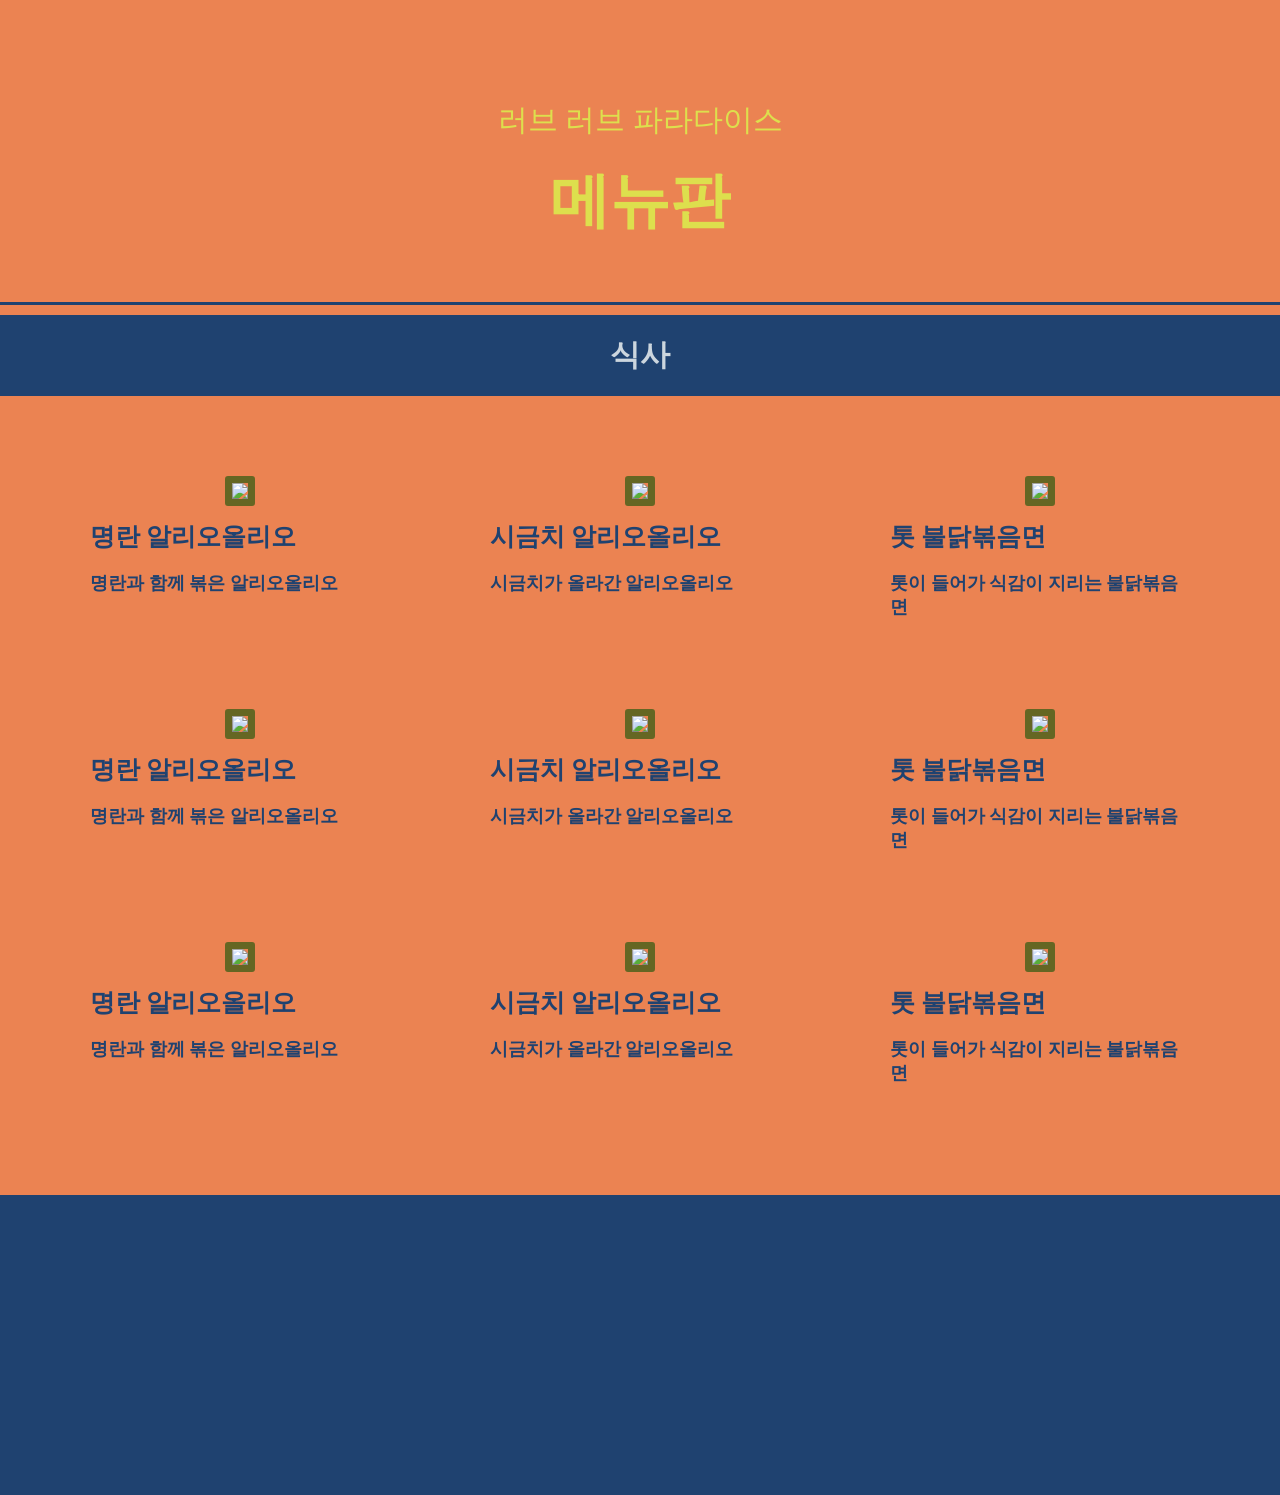
==== index.html @ 1af5fb3c "Init" ====
<!DOCTYPE html>
<html lang="en">
<head>
    <meta charset="UTF-8">
    <meta name="viewport" content="width=device-width, initial-scale=1.0">
    <title>Love Love Paradise</title>
    <link rel="stylesheet" href="index.css" />
</head>
<body>
    <header class="head-container">
        <h1>러브 러브 파라다이스</h1>
        <p>메뉴판</p>
    </header>

    <div class="line"></div>

    <div class="menu-container-wrapper">
        <div class="menu-container">
            <h3 class="menu-container-header">식사</h3>
            <div class="menu-card-wrapper">
                <div class="menu-card">
                    <div class="img-wrapper">
                        <img class="menu-img" src="https://blog.kakaocdn.net/dn/b9HRYb/btsl0VYTbI5/VXFDdSrzNPkSFCFZr5yyDk/img.jpg">
                    </div>
                    <div class="menu-name">명란 알리오올리오</div>
                    <p class="menu-detail">명란과 함께 볶은 알리오올리오</p>
                </div>
                <div class="menu-card">
                    <div class="img-wrapper">
                        <img class="menu-img" src="https://blog.kakaocdn.net/dn/b9HRYb/btsl0VYTbI5/VXFDdSrzNPkSFCFZr5yyDk/img.jpg">
                    </div>
                    <div class="menu-name">시금치 알리오올리오</div>
                    <p class="menu-detail">시금치가 올라간 알리오올리오</p>
                </div>
                <div class="menu-card">
                    <div class="img-wrapper">
                        <img class="menu-img" src="https://blog.kakaocdn.net/dn/b9HRYb/btsl0VYTbI5/VXFDdSrzNPkSFCFZr5yyDk/img.jpg">
                    </div>
                    <div class="menu-name">톳 불닭볶음면</div>
                    <p class="menu-detail">톳이 들어가 식감이 지리는 불닭볶음면</p>
                </div>
            </div>
            <div class="menu-card-wrapper">
                <div class="menu-card">
                    <div class="img-wrapper">
                        <img class="menu-img" src="https://blog.kakaocdn.net/dn/b9HRYb/btsl0VYTbI5/VXFDdSrzNPkSFCFZr5yyDk/img.jpg">
                    </div>
                    <div class="menu-name">명란 알리오올리오</div>
                    <p class="menu-detail">명란과 함께 볶은 알리오올리오</p>
                </div>
                <div class="menu-card">
                    <div class="img-wrapper">
                        <img class="menu-img" src="https://blog.kakaocdn.net/dn/b9HRYb/btsl0VYTbI5/VXFDdSrzNPkSFCFZr5yyDk/img.jpg">
                    </div>
                    <div class="menu-name">시금치 알리오올리오</div>
                    <p class="menu-detail">시금치가 올라간 알리오올리오</p>
                </div>
                <div class="menu-card">
                    <div class="img-wrapper">
                        <img class="menu-img" src="https://blog.kakaocdn.net/dn/b9HRYb/btsl0VYTbI5/VXFDdSrzNPkSFCFZr5yyDk/img.jpg">
                    </div>
                    <div class="menu-name">톳 불닭볶음면</div>
                    <p class="menu-detail">톳이 들어가 식감이 지리는 불닭볶음면</p>
                </div>
            </div>
            <div class="menu-card-wrapper">
                <div class="menu-card">
                    <div class="img-wrapper">
                        <img class="menu-img" src="https://blog.kakaocdn.net/dn/b9HRYb/btsl0VYTbI5/VXFDdSrzNPkSFCFZr5yyDk/img.jpg">
                    </div>
                    <div class="menu-name">명란 알리오올리오</div>
                    <p class="menu-detail">명란과 함께 볶은 알리오올리오</p>
                </div>
                <div class="menu-card">
                    <div class="img-wrapper">
                        <img class="menu-img" src="https://blog.kakaocdn.net/dn/b9HRYb/btsl0VYTbI5/VXFDdSrzNPkSFCFZr5yyDk/img.jpg">
                    </div>
                    <div class="menu-name">시금치 알리오올리오</div>
                    <p class="menu-detail">시금치가 올라간 알리오올리오</p>
                </div>
                <div class="menu-card">
                    <div class="img-wrapper">
                        <img class="menu-img" src="https://blog.kakaocdn.net/dn/b9HRYb/btsl0VYTbI5/VXFDdSrzNPkSFCFZr5yyDk/img.jpg">
                    </div>
                    <div class="menu-name">톳 불닭볶음면</div>
                    <p class="menu-detail">톳이 들어가 식감이 지리는 불닭볶음면</p>
                </div>
            </div>
        </div>
    </div>
<footer>

</footer>
</body>
</html>
---- index.css ----
@font-face {
    font-family: 'YoonChildfundkoreaManSeh';
    src: url('https://fastly.jsdelivr.net/gh/projectnoonnu/2408@1.0/YoonChildfundkoreaManSeh.woff2') format('woff2');
    font-weight: normal;
    font-style: normal;
}

body {
    background-color: #eb8352;
    padding: 0;
    margin: 0;
}

.head-container {
    width: 100%;
    text-align: center;
    margin-top: 100px;
    border-bottom: 3px solid #1f4270;
}

.head-container h1 {
    font-size: 30px;
    font-weight: 100;
    color: #dddf4d;
    font-family: "YoonChildfundkoreaManSeh", serif
}

.head-container p {
    font-size: 60px;
    font-weight: bold;
    margin-top: 0;
    color: #dddf4d;
    font-family: "YoonChildfundkoreaManSeh", serif
}

.menu-container-wrapper {
    margin-bottom: 100px;
}

.menu-container-header {
    padding: 20px 0 20px 0;
    font-size: 30px;
    color: #ccd6de;
    background-color: #1f4270;
    margin-top: 10px;
    margin-bottom: 80px;
    text-align: center;
}

.menu-card-wrapper {
    display: flex;
    justify-content: center;
    gap: 100px;
    margin-bottom: 80px;
}

.menu-card {
    width: 300px;
}

.img-wrapper {
    text-align: center;
    margin-bottom: 10px;
}

.menu-img {
    width: 100%;
    border: 7px solid #656623;
    border-radius: 3px;
}

.menu-name {
    font-size: 25px;
    font-weight: bold;
    margin-bottom: 10px;
    color: #1f4270;
    font-family: "YoonChildfundkoreaManSeh", serif
}

.menu-detail {
    font-size: 18px;
    font-weight: bold;
    margin-bottom: 10px;
    color: #1f4270;
    font-family: "YoonChildfundkoreaManSeh", serif
}


























footer {
    background-color: #1f4270;
    width: 100%;
    height: 300px;
}
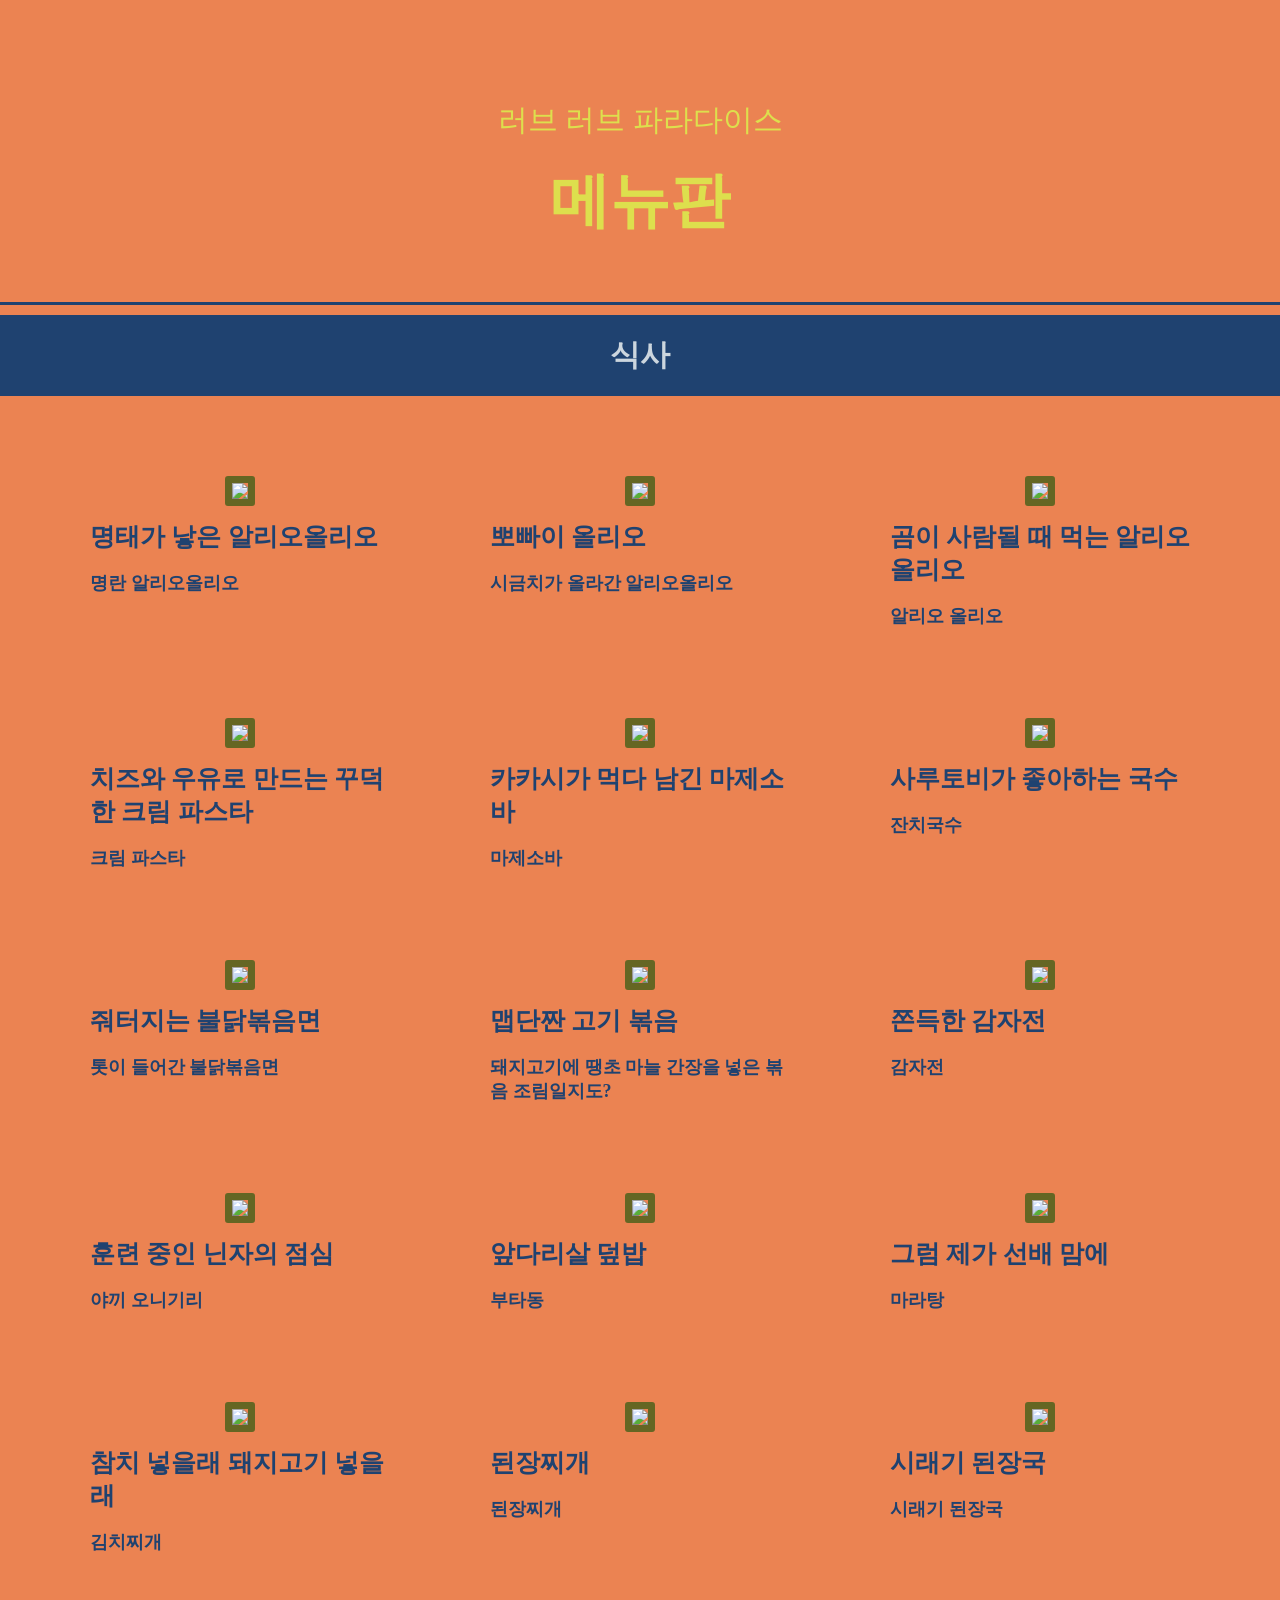
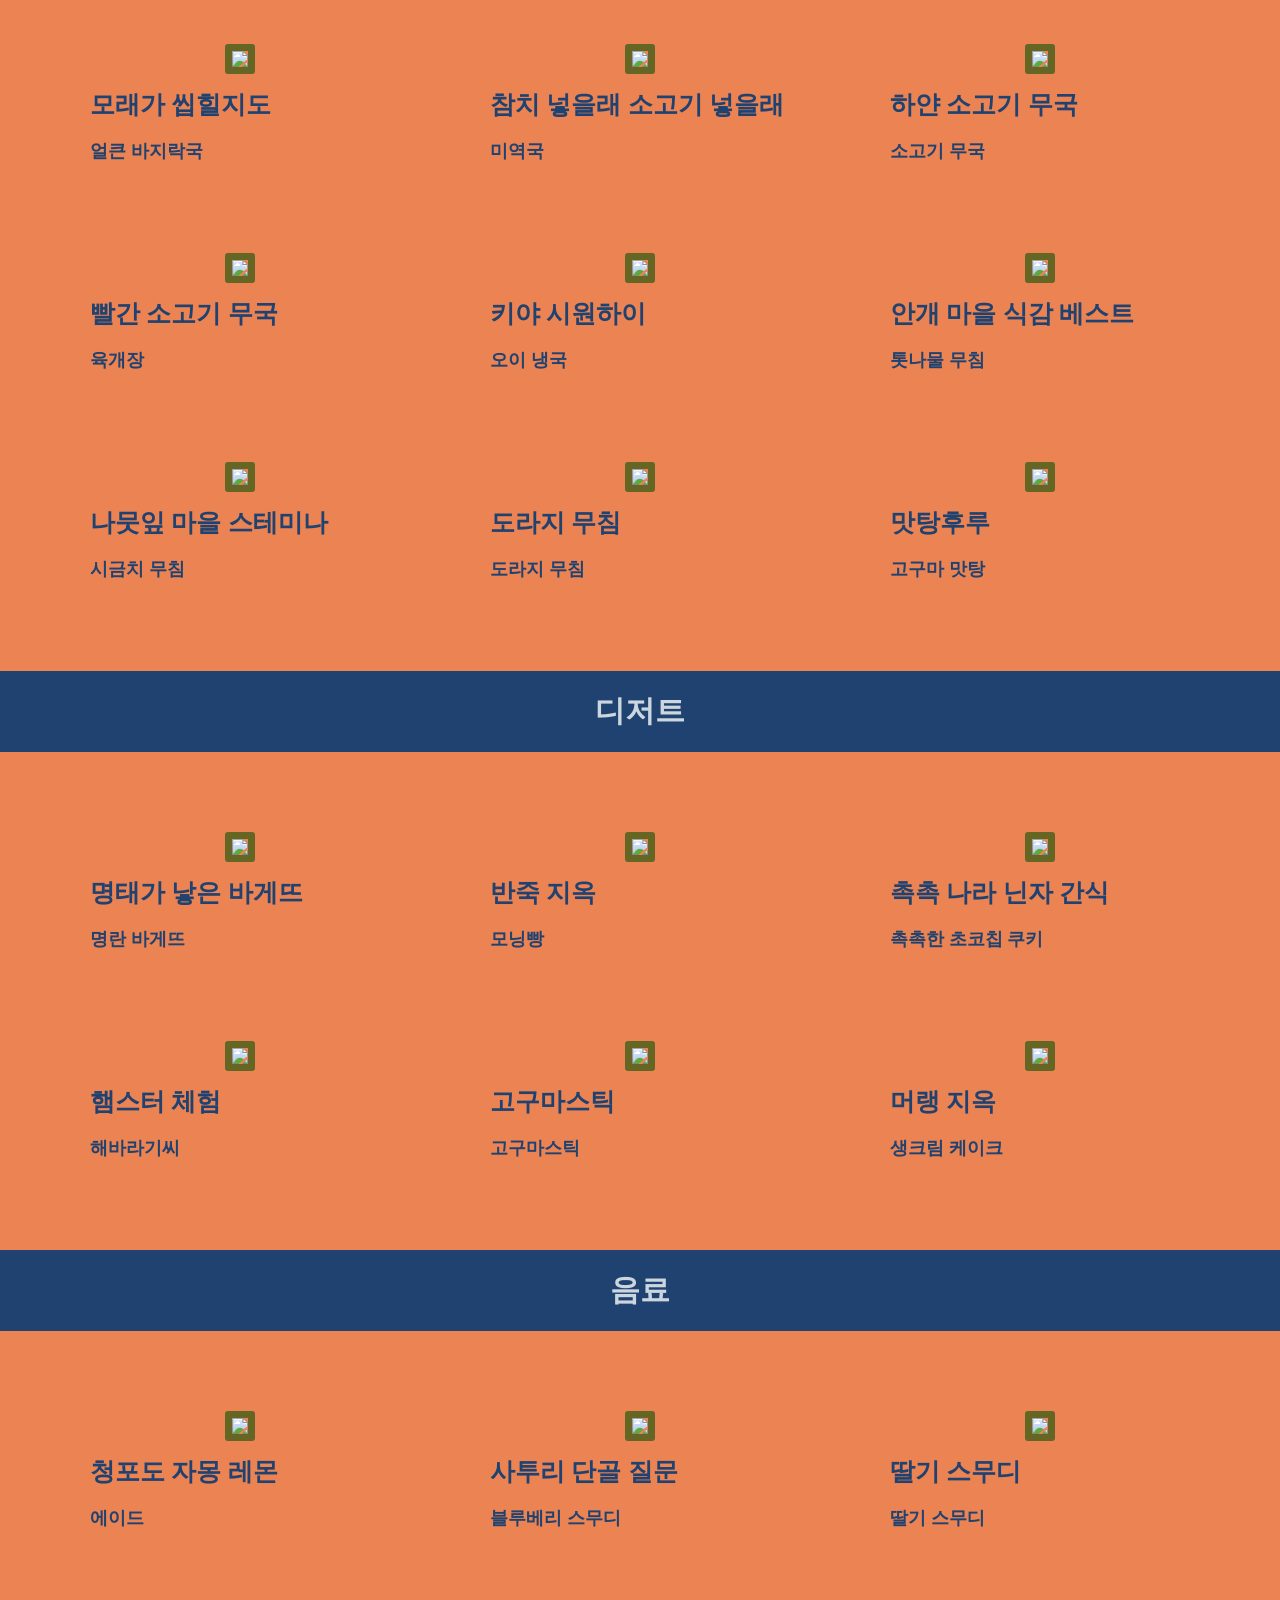
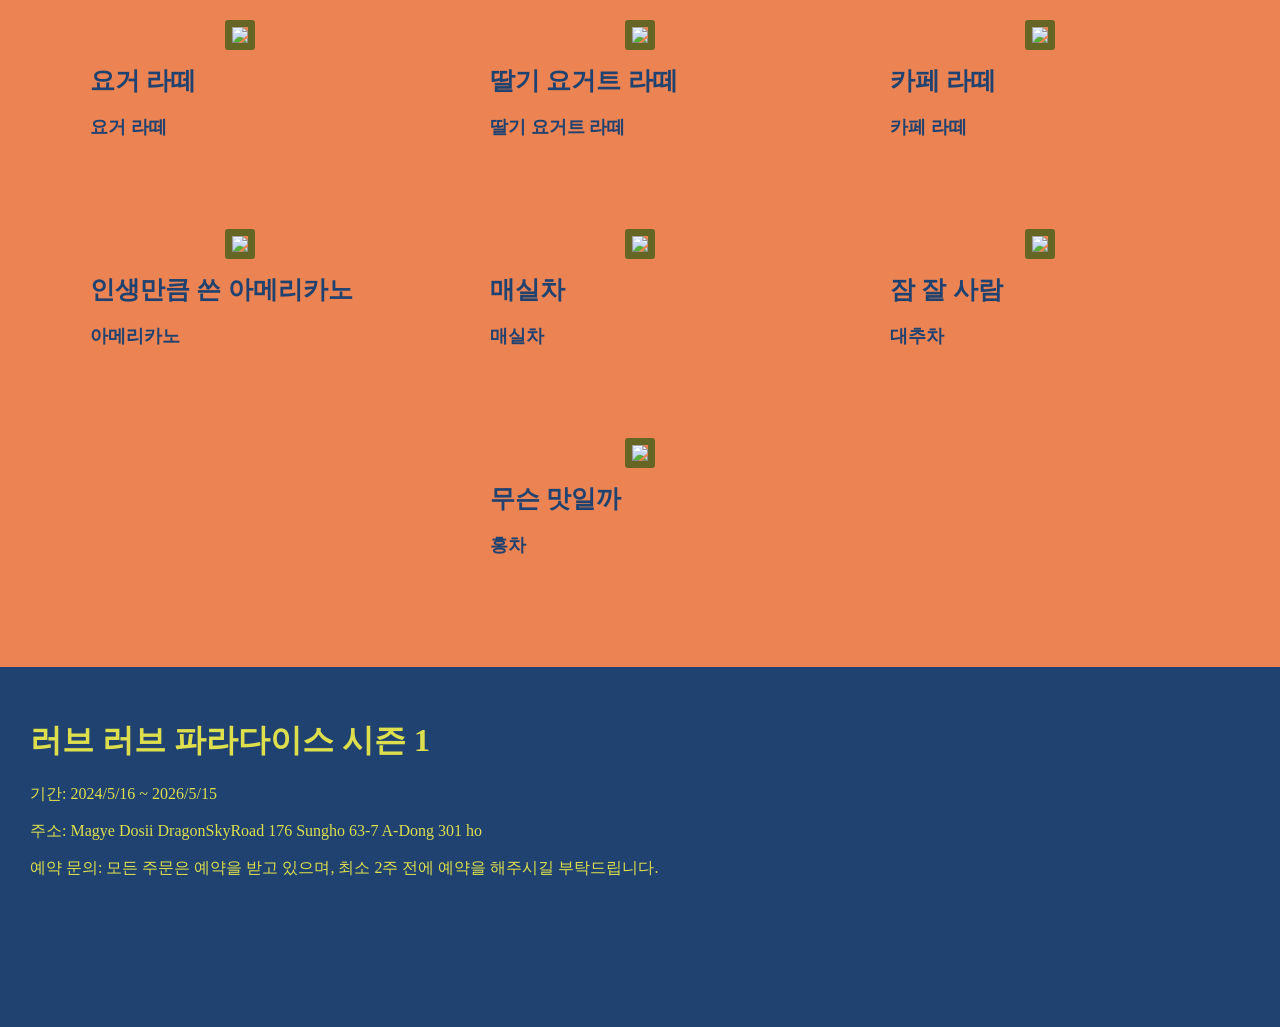
==== commit 9c227390: "Update: menu" ====
--- a/index.html
+++ b/index.html
@@ -22,74 +22,325 @@
                     <div class="img-wrapper">
                         <img class="menu-img" src="https://blog.kakaocdn.net/dn/b9HRYb/btsl0VYTbI5/VXFDdSrzNPkSFCFZr5yyDk/img.jpg">
                     </div>
-                    <div class="menu-name">명란 알리오올리오</div>
-                    <p class="menu-detail">명란과 함께 볶은 알리오올리오</p>
-                </div>
-                <div class="menu-card">
-                    <div class="img-wrapper">
-                        <img class="menu-img" src="https://blog.kakaocdn.net/dn/b9HRYb/btsl0VYTbI5/VXFDdSrzNPkSFCFZr5yyDk/img.jpg">
-                    </div>
-                    <div class="menu-name">시금치 알리오올리오</div>
+                    <div class="menu-name">명태가 낳은 알리오올리오</div>
+                    <p class="menu-detail">명란 알리오올리오</p>
+                </div>
+                <div class="menu-card">
+                    <div class="img-wrapper">
+                        <img class="menu-img" src="https://blog.kakaocdn.net/dn/b9HRYb/btsl0VYTbI5/VXFDdSrzNPkSFCFZr5yyDk/img.jpg">
+                    </div>
+                    <div class="menu-name">뽀빠이 올리오</div>
                     <p class="menu-detail">시금치가 올라간 알리오올리오</p>
                 </div>
                 <div class="menu-card">
                     <div class="img-wrapper">
                         <img class="menu-img" src="https://blog.kakaocdn.net/dn/b9HRYb/btsl0VYTbI5/VXFDdSrzNPkSFCFZr5yyDk/img.jpg">
                     </div>
-                    <div class="menu-name">톳 불닭볶음면</div>
-                    <p class="menu-detail">톳이 들어가 식감이 지리는 불닭볶음면</p>
-                </div>
-            </div>
-            <div class="menu-card-wrapper">
-                <div class="menu-card">
-                    <div class="img-wrapper">
-                        <img class="menu-img" src="https://blog.kakaocdn.net/dn/b9HRYb/btsl0VYTbI5/VXFDdSrzNPkSFCFZr5yyDk/img.jpg">
-                    </div>
-                    <div class="menu-name">명란 알리오올리오</div>
-                    <p class="menu-detail">명란과 함께 볶은 알리오올리오</p>
-                </div>
-                <div class="menu-card">
-                    <div class="img-wrapper">
-                        <img class="menu-img" src="https://blog.kakaocdn.net/dn/b9HRYb/btsl0VYTbI5/VXFDdSrzNPkSFCFZr5yyDk/img.jpg">
-                    </div>
-                    <div class="menu-name">시금치 알리오올리오</div>
-                    <p class="menu-detail">시금치가 올라간 알리오올리오</p>
-                </div>
-                <div class="menu-card">
-                    <div class="img-wrapper">
-                        <img class="menu-img" src="https://blog.kakaocdn.net/dn/b9HRYb/btsl0VYTbI5/VXFDdSrzNPkSFCFZr5yyDk/img.jpg">
-                    </div>
-                    <div class="menu-name">톳 불닭볶음면</div>
-                    <p class="menu-detail">톳이 들어가 식감이 지리는 불닭볶음면</p>
-                </div>
-            </div>
-            <div class="menu-card-wrapper">
-                <div class="menu-card">
-                    <div class="img-wrapper">
-                        <img class="menu-img" src="https://blog.kakaocdn.net/dn/b9HRYb/btsl0VYTbI5/VXFDdSrzNPkSFCFZr5yyDk/img.jpg">
-                    </div>
-                    <div class="menu-name">명란 알리오올리오</div>
-                    <p class="menu-detail">명란과 함께 볶은 알리오올리오</p>
-                </div>
-                <div class="menu-card">
-                    <div class="img-wrapper">
-                        <img class="menu-img" src="https://blog.kakaocdn.net/dn/b9HRYb/btsl0VYTbI5/VXFDdSrzNPkSFCFZr5yyDk/img.jpg">
-                    </div>
-                    <div class="menu-name">시금치 알리오올리오</div>
-                    <p class="menu-detail">시금치가 올라간 알리오올리오</p>
-                </div>
-                <div class="menu-card">
-                    <div class="img-wrapper">
-                        <img class="menu-img" src="https://blog.kakaocdn.net/dn/b9HRYb/btsl0VYTbI5/VXFDdSrzNPkSFCFZr5yyDk/img.jpg">
-                    </div>
-                    <div class="menu-name">톳 불닭볶음면</div>
-                    <p class="menu-detail">톳이 들어가 식감이 지리는 불닭볶음면</p>
+                    <div class="menu-name">곰이 사람될 때 먹는 알리오 올리오</div>
+                    <p class="menu-detail">알리오 올리오</p>
+                </div>
+            </div>
+            <div class="menu-card-wrapper">
+                <div class="menu-card">
+                    <div class="img-wrapper">
+                        <img class="menu-img" src="https://blog.kakaocdn.net/dn/b9HRYb/btsl0VYTbI5/VXFDdSrzNPkSFCFZr5yyDk/img.jpg">
+                    </div>
+                    <div class="menu-name">치즈와 우유로 만드는 꾸덕한 크림 파스타</div>
+                    <p class="menu-detail">크림 파스타</p>
+                </div>
+                <div class="menu-card">
+                    <div class="img-wrapper">
+                        <img class="menu-img" src="https://blog.kakaocdn.net/dn/b9HRYb/btsl0VYTbI5/VXFDdSrzNPkSFCFZr5yyDk/img.jpg">
+                    </div>
+                    <div class="menu-name">카카시가 먹다 남긴 마제소바</div>
+                    <p class="menu-detail">마제소바</p>
+                </div>
+                <div class="menu-card">
+                    <div class="img-wrapper">
+                        <img class="menu-img" src="https://blog.kakaocdn.net/dn/b9HRYb/btsl0VYTbI5/VXFDdSrzNPkSFCFZr5yyDk/img.jpg">
+                    </div>
+                    <div class="menu-name">사루토비가 좋아하는 국수</div>
+                    <p class="menu-detail">잔치국수</p>
+                </div>
+            </div>
+            <div class="menu-card-wrapper">
+                <div class="menu-card">
+                    <div class="img-wrapper">
+                        <img class="menu-img" src="https://blog.kakaocdn.net/dn/b9HRYb/btsl0VYTbI5/VXFDdSrzNPkSFCFZr5yyDk/img.jpg">
+                    </div>
+                    <div class="menu-name">줘터지는 불닭볶음면</div>
+                    <p class="menu-detail">톳이 들어간 불닭볶음면</p>
+                </div>
+                <div class="menu-card">
+                    <div class="img-wrapper">
+                        <img class="menu-img" src="https://blog.kakaocdn.net/dn/b9HRYb/btsl0VYTbI5/VXFDdSrzNPkSFCFZr5yyDk/img.jpg">
+                    </div>
+                    <div class="menu-name">맵단짠 고기 볶음</div>
+                    <p class="menu-detail">돼지고기에 땡초 마늘 간장을 넣은 볶음 조림일지도?</p>
+                </div>
+                <div class="menu-card">
+                    <div class="img-wrapper">
+                        <img class="menu-img" src="https://blog.kakaocdn.net/dn/b9HRYb/btsl0VYTbI5/VXFDdSrzNPkSFCFZr5yyDk/img.jpg">
+                    </div>
+                    <div class="menu-name">쫀득한 감자전</div>
+                    <p class="menu-detail">감자전</p>
+                </div>
+            </div>
+            <div class="menu-card-wrapper">
+                <div class="menu-card">
+                    <div class="img-wrapper">
+                        <img class="menu-img" src="https://blog.kakaocdn.net/dn/b9HRYb/btsl0VYTbI5/VXFDdSrzNPkSFCFZr5yyDk/img.jpg">
+                    </div>
+                    <div class="menu-name">훈련 중인 닌자의 점심</div>
+                    <p class="menu-detail">야끼 오니기리</p>
+                </div>
+                <div class="menu-card">
+                    <div class="img-wrapper">
+                        <img class="menu-img" src="https://blog.kakaocdn.net/dn/b9HRYb/btsl0VYTbI5/VXFDdSrzNPkSFCFZr5yyDk/img.jpg">
+                    </div>
+                    <div class="menu-name">앞다리살 덮밥</div>
+                    <p class="menu-detail">부타동</p>
+                </div>
+                <div class="menu-card">
+                    <div class="img-wrapper">
+                        <img class="menu-img" src="https://blog.kakaocdn.net/dn/b9HRYb/btsl0VYTbI5/VXFDdSrzNPkSFCFZr5yyDk/img.jpg">
+                    </div>
+                    <div class="menu-name">그럼 제가 선배 맘에</div>
+                    <p class="menu-detail">마라탕</p>
+                </div>
+            </div>
+            <div class="menu-card-wrapper">
+                <div class="menu-card">
+                    <div class="img-wrapper">
+                        <img class="menu-img" src="https://blog.kakaocdn.net/dn/b9HRYb/btsl0VYTbI5/VXFDdSrzNPkSFCFZr5yyDk/img.jpg">
+                    </div>
+                    <div class="menu-name">참치 넣을래 돼지고기 넣을래</div>
+                    <p class="menu-detail">김치찌개</p>
+                </div>
+                <div class="menu-card">
+                    <div class="img-wrapper">
+                        <img class="menu-img" src="https://blog.kakaocdn.net/dn/b9HRYb/btsl0VYTbI5/VXFDdSrzNPkSFCFZr5yyDk/img.jpg">
+                    </div>
+                    <div class="menu-name">된장찌개</div>
+                    <p class="menu-detail">된장찌개</p>
+                </div>
+                <div class="menu-card">
+                    <div class="img-wrapper">
+                        <img class="menu-img" src="https://blog.kakaocdn.net/dn/b9HRYb/btsl0VYTbI5/VXFDdSrzNPkSFCFZr5yyDk/img.jpg">
+                    </div>
+                    <div class="menu-name">시래기 된장국</div>
+                    <p class="menu-detail">시래기 된장국</p>
+                </div>
+            </div>
+            <div class="menu-card-wrapper">
+                <div class="menu-card">
+                    <div class="img-wrapper">
+                        <img class="menu-img" src="https://blog.kakaocdn.net/dn/b9HRYb/btsl0VYTbI5/VXFDdSrzNPkSFCFZr5yyDk/img.jpg">
+                    </div>
+                    <div class="menu-name">모래가 씹힐지도</div>
+                    <p class="menu-detail">얼큰 바지락국</p>
+                </div>
+                <div class="menu-card">
+                    <div class="img-wrapper">
+                        <img class="menu-img" src="https://blog.kakaocdn.net/dn/b9HRYb/btsl0VYTbI5/VXFDdSrzNPkSFCFZr5yyDk/img.jpg">
+                    </div>
+                    <div class="menu-name">참치 넣을래 소고기 넣을래</div>
+                    <p class="menu-detail">미역국</p>
+                </div>
+                <div class="menu-card">
+                    <div class="img-wrapper">
+                        <img class="menu-img" src="https://blog.kakaocdn.net/dn/b9HRYb/btsl0VYTbI5/VXFDdSrzNPkSFCFZr5yyDk/img.jpg">
+                    </div>
+                    <div class="menu-name">하얀 소고기 무국</div>
+                    <p class="menu-detail">소고기 무국</p>
+                </div>
+            </div>
+            <div class="menu-card-wrapper">
+                <div class="menu-card">
+                    <div class="img-wrapper">
+                        <img class="menu-img" src="https://blog.kakaocdn.net/dn/b9HRYb/btsl0VYTbI5/VXFDdSrzNPkSFCFZr5yyDk/img.jpg">
+                    </div>
+                    <div class="menu-name">빨간 소고기 무국</div>
+                    <p class="menu-detail">육개장</p>
+                </div>
+                <div class="menu-card">
+                    <div class="img-wrapper">
+                        <img class="menu-img" src="https://blog.kakaocdn.net/dn/b9HRYb/btsl0VYTbI5/VXFDdSrzNPkSFCFZr5yyDk/img.jpg">
+                    </div>
+                    <div class="menu-name">키야 시원하이</div>
+                    <p class="menu-detail">오이 냉국</p>
+                </div>
+                <div class="menu-card">
+                    <div class="img-wrapper">
+                        <img class="menu-img" src="https://blog.kakaocdn.net/dn/b9HRYb/btsl0VYTbI5/VXFDdSrzNPkSFCFZr5yyDk/img.jpg">
+                    </div>
+                    <div class="menu-name">안개 마을 식감 베스트</div>
+                    <p class="menu-detail">톳나물 무침</p>
+                </div>
+            </div>
+            <div class="menu-card-wrapper">
+                <div class="menu-card">
+                    <div class="img-wrapper">
+                        <img class="menu-img" src="https://blog.kakaocdn.net/dn/b9HRYb/btsl0VYTbI5/VXFDdSrzNPkSFCFZr5yyDk/img.jpg">
+                    </div>
+                    <div class="menu-name">나뭇잎 마을 스테미나</div>
+                    <p class="menu-detail">시금치 무침</p>
+                </div>
+                <div class="menu-card">
+                    <div class="img-wrapper">
+                        <img class="menu-img" src="https://blog.kakaocdn.net/dn/b9HRYb/btsl0VYTbI5/VXFDdSrzNPkSFCFZr5yyDk/img.jpg">
+                    </div>
+                    <div class="menu-name">도라지 무침</div>
+                    <p class="menu-detail">도라지 무침</p>
+                </div>
+                <div class="menu-card">
+                    <div class="img-wrapper">
+                        <img class="menu-img" src="https://blog.kakaocdn.net/dn/b9HRYb/btsl0VYTbI5/VXFDdSrzNPkSFCFZr5yyDk/img.jpg">
+                    </div>
+                    <div class="menu-name">맛탕후루</div>
+                    <p class="menu-detail">고구마 맛탕</p>
+                </div>
+            </div>
+        </div>
+        <div class="menu-container">
+            <h3 class="menu-container-header">디저트</h3>
+            <div class="menu-card-wrapper">
+                <div class="menu-card">
+                    <div class="img-wrapper">
+                        <img class="menu-img" src="https://blog.kakaocdn.net/dn/b9HRYb/btsl0VYTbI5/VXFDdSrzNPkSFCFZr5yyDk/img.jpg">
+                    </div>
+                    <div class="menu-name">명태가 낳은 바게뜨</div>
+                    <p class="menu-detail">명란 바게뜨</p>
+                </div>
+                <div class="menu-card">
+                    <div class="img-wrapper">
+                        <img class="menu-img" src="https://blog.kakaocdn.net/dn/b9HRYb/btsl0VYTbI5/VXFDdSrzNPkSFCFZr5yyDk/img.jpg">
+                    </div>
+                    <div class="menu-name">반죽 지옥</div>
+                    <p class="menu-detail">모닝빵</p>
+                </div>
+                <div class="menu-card">
+                    <div class="img-wrapper">
+                        <img class="menu-img" src="https://blog.kakaocdn.net/dn/b9HRYb/btsl0VYTbI5/VXFDdSrzNPkSFCFZr5yyDk/img.jpg">
+                    </div>
+                    <div class="menu-name">촉촉 나라 닌자 간식</div>
+                    <p class="menu-detail">촉촉한 초코칩 쿠키</p>
+                </div>
+            </div>
+            <div class="menu-card-wrapper">
+                <div class="menu-card">
+                    <div class="img-wrapper">
+                        <img class="menu-img" src="https://blog.kakaocdn.net/dn/b9HRYb/btsl0VYTbI5/VXFDdSrzNPkSFCFZr5yyDk/img.jpg">
+                    </div>
+                    <div class="menu-name">햄스터 체험</div>
+                    <p class="menu-detail">해바라기씨</p>
+                </div>
+                <div class="menu-card">
+                    <div class="img-wrapper">
+                        <img class="menu-img" src="https://blog.kakaocdn.net/dn/b9HRYb/btsl0VYTbI5/VXFDdSrzNPkSFCFZr5yyDk/img.jpg">
+                    </div>
+                    <div class="menu-name">고구마스틱</div>
+                    <p class="menu-detail">고구마스틱</p>
+                </div>
+                <div class="menu-card">
+                    <div class="img-wrapper">
+                        <img class="menu-img" src="https://blog.kakaocdn.net/dn/b9HRYb/btsl0VYTbI5/VXFDdSrzNPkSFCFZr5yyDk/img.jpg">
+                    </div>
+                    <div class="menu-name">머랭 지옥</div>
+                    <p class="menu-detail">생크림 케이크</p>
+                </div>
+            </div>
+        </div>
+        <div class="menu-container">
+            <h3 class="menu-container-header">음료</h3>
+            <div class="menu-card-wrapper">
+                <div class="menu-card">
+                    <div class="img-wrapper">
+                        <img class="menu-img" src="https://blog.kakaocdn.net/dn/b9HRYb/btsl0VYTbI5/VXFDdSrzNPkSFCFZr5yyDk/img.jpg">
+                    </div>
+                    <div class="menu-name">청포도 자몽 레몬</div>
+                    <p class="menu-detail">에이드</p>
+                </div>
+                <div class="menu-card">
+                    <div class="img-wrapper">
+                        <img class="menu-img" src="https://blog.kakaocdn.net/dn/b9HRYb/btsl0VYTbI5/VXFDdSrzNPkSFCFZr5yyDk/img.jpg">
+                    </div>
+                    <div class="menu-name">사투리 단골 질문</div>
+                    <p class="menu-detail">블루베리 스무디</p>
+                </div>
+                <div class="menu-card">
+                    <div class="img-wrapper">
+                        <img class="menu-img" src="https://blog.kakaocdn.net/dn/b9HRYb/btsl0VYTbI5/VXFDdSrzNPkSFCFZr5yyDk/img.jpg">
+                    </div>
+                    <div class="menu-name">딸기 스무디</div>
+                    <p class="menu-detail">딸기 스무디</p>
+                </div>
+            </div>
+            <div class="menu-card-wrapper">
+                <div class="menu-card">
+                    <div class="img-wrapper">
+                        <img class="menu-img" src="https://blog.kakaocdn.net/dn/b9HRYb/btsl0VYTbI5/VXFDdSrzNPkSFCFZr5yyDk/img.jpg">
+                    </div>
+                    <div class="menu-name">요거 라떼</div>
+                    <p class="menu-detail">요거 라떼</p>
+                </div>
+                <div class="menu-card">
+                    <div class="img-wrapper">
+                        <img class="menu-img" src="https://blog.kakaocdn.net/dn/b9HRYb/btsl0VYTbI5/VXFDdSrzNPkSFCFZr5yyDk/img.jpg">
+                    </div>
+                    <div class="menu-name">딸기 요거트 라떼</div>
+                    <p class="menu-detail">딸기 요거트 라떼</p>
+                </div>
+                <div class="menu-card">
+                    <div class="img-wrapper">
+                        <img class="menu-img" src="https://blog.kakaocdn.net/dn/b9HRYb/btsl0VYTbI5/VXFDdSrzNPkSFCFZr5yyDk/img.jpg">
+                    </div>
+                    <div class="menu-name">카페 라떼</div>
+                    <p class="menu-detail">카페 라떼</p>
+                </div>
+
+            </div>
+            <div class="menu-card-wrapper">
+                <div class="menu-card">
+                    <div class="img-wrapper">
+                        <img class="menu-img" src="https://blog.kakaocdn.net/dn/b9HRYb/btsl0VYTbI5/VXFDdSrzNPkSFCFZr5yyDk/img.jpg">
+                    </div>
+                    <div class="menu-name">인생만큼 쓴 아메리카노</div>
+                    <p class="menu-detail">아메리카노</p>
+                </div>
+                <div class="menu-card">
+                    <div class="img-wrapper">
+                        <img class="menu-img" src="https://blog.kakaocdn.net/dn/b9HRYb/btsl0VYTbI5/VXFDdSrzNPkSFCFZr5yyDk/img.jpg">
+                    </div>
+                    <div class="menu-name">매실차</div>
+                    <p class="menu-detail">매실차</p>
+                </div>
+                <div class="menu-card">
+                    <div class="img-wrapper">
+                        <img class="menu-img" src="https://blog.kakaocdn.net/dn/b9HRYb/btsl0VYTbI5/VXFDdSrzNPkSFCFZr5yyDk/img.jpg">
+                    </div>
+                    <div class="menu-name">잠 잘 사람</div>
+                    <p class="menu-detail">대추차</p>
+                </div>
+            </div>
+            <div class="menu-card-wrapper">
+                <div class="menu-card">
+                    <div class="img-wrapper">
+                        <img class="menu-img" src="https://blog.kakaocdn.net/dn/b9HRYb/btsl0VYTbI5/VXFDdSrzNPkSFCFZr5yyDk/img.jpg">
+                    </div>
+                    <div class="menu-name">무슨 맛일까</div>
+                    <p class="menu-detail">홍차</p>
                 </div>
             </div>
         </div>
     </div>
 <footer>
-
+    <div class="wrapper">
+        <h1>러브 러브 파라다이스 시즌 1</h1>
+        <p>기간: 2024/5/16 ~ 2026/5/15</p>
+        <p>주소: Magye Dosii DragonSkyRoad 176 Sungho 63-7 A-Dong 301 ho</p>
+        <p>예약 문의: 모든 주문은 예약을 받고 있으며, 최소 2주 전에 예약을 해주시길 부탁드립니다. </p>
+    </div>
 </footer>
 </body>
 </html>
--- a/index.css
+++ b/index.css
@@ -22,7 +22,7 @@
     font-size: 30px;
     font-weight: 100;
     color: #dddf4d;
-    font-family: "YoonChildfundkoreaManSeh", serif
+    font-family: "YoonChildfundkoreaManSeh", serif;
 }
 
 .head-container p {
@@ -30,7 +30,7 @@
     font-weight: bold;
     margin-top: 0;
     color: #dddf4d;
-    font-family: "YoonChildfundkoreaManSeh", serif
+    font-family: "YoonChildfundkoreaManSeh", serif;
 }
 
 .menu-container-wrapper {
@@ -74,7 +74,7 @@
     font-weight: bold;
     margin-bottom: 10px;
     color: #1f4270;
-    font-family: "YoonChildfundkoreaManSeh", serif
+    font-family: "YoonChildfundkoreaManSeh", serif;
 }
 
 .menu-detail {
@@ -82,36 +82,14 @@
     font-weight: bold;
     margin-bottom: 10px;
     color: #1f4270;
-    font-family: "YoonChildfundkoreaManSeh", serif
+    font-family: "YoonChildfundkoreaManSeh", serif;
 }
 
-
-
-
-
-
-
-
-
-
-
-
-
-
-
-
-
-
-
-
-
-
-
-
-
-
 footer {
+    color: #dddf4d;
+    font-family: "YoonChildfundkoreaManSeh", serif;
     background-color: #1f4270;
     width: 100%;
     height: 300px;
+    padding: 30px;
 }
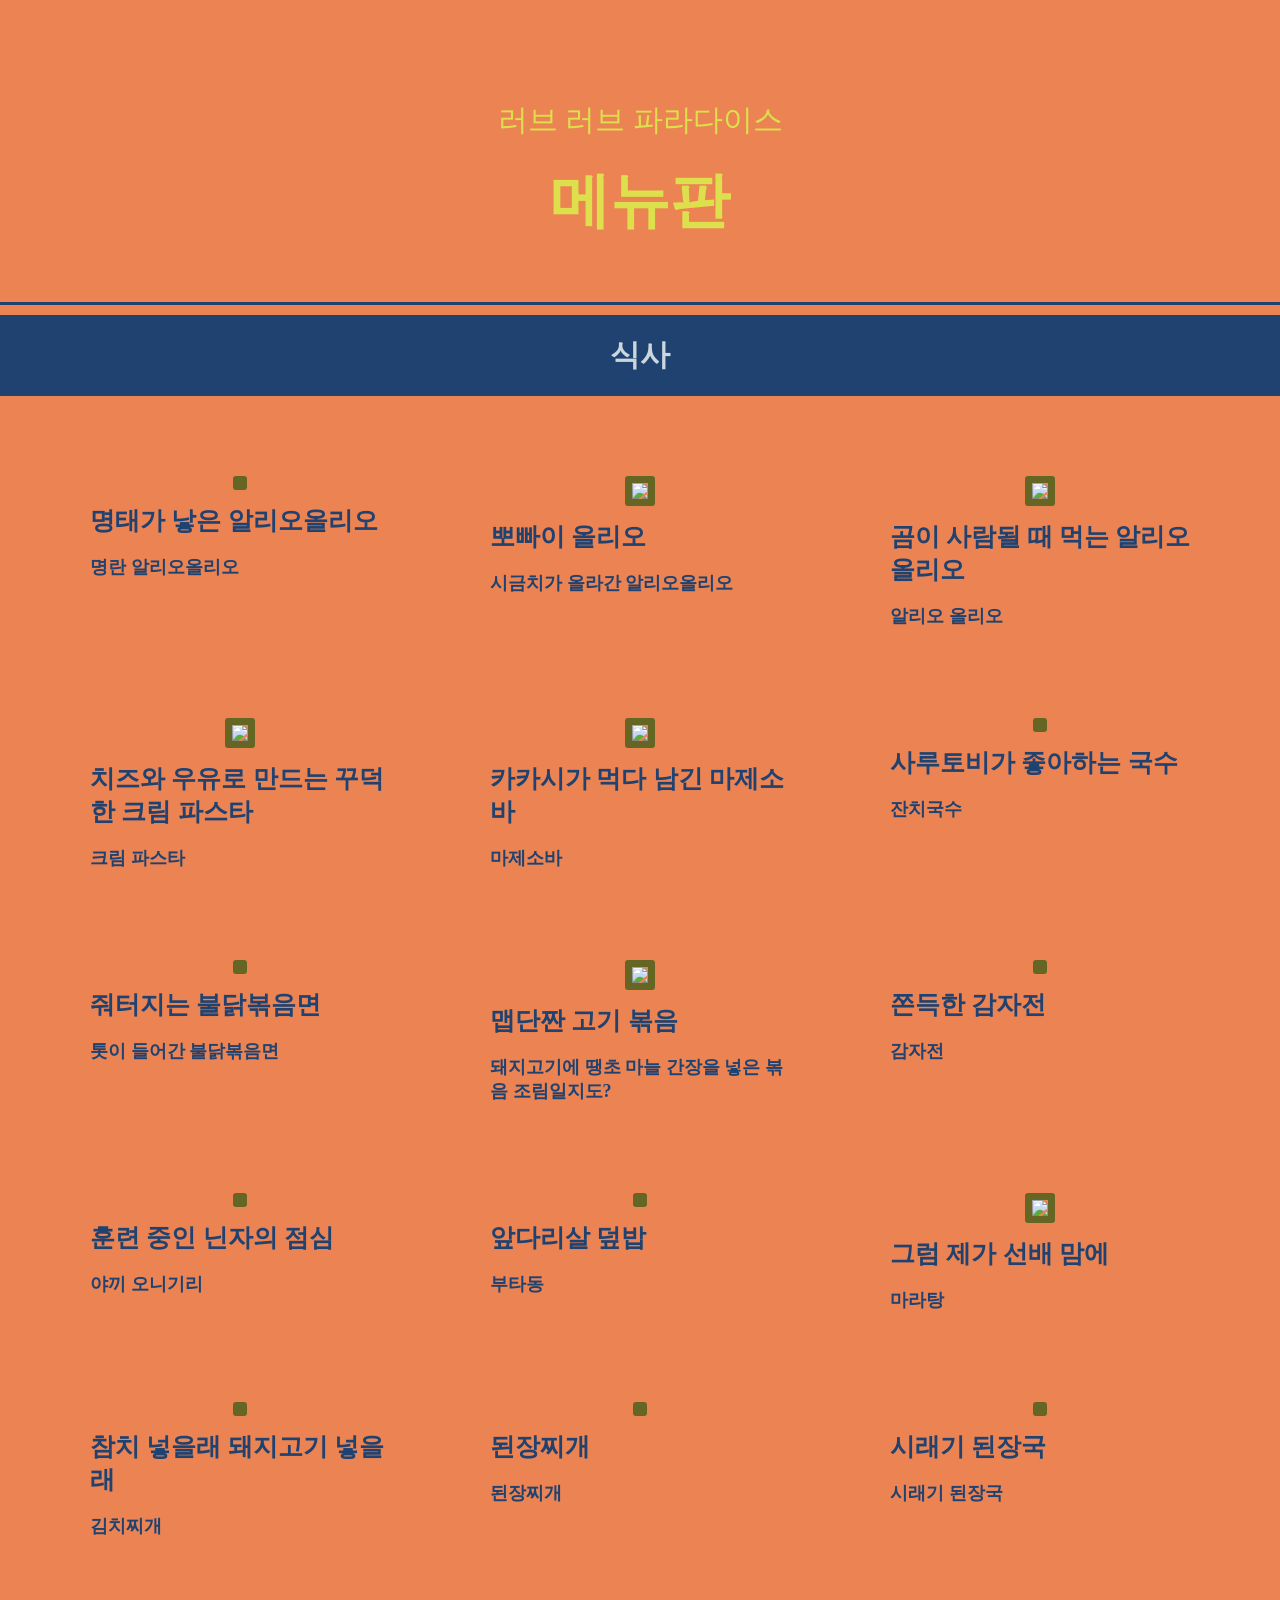
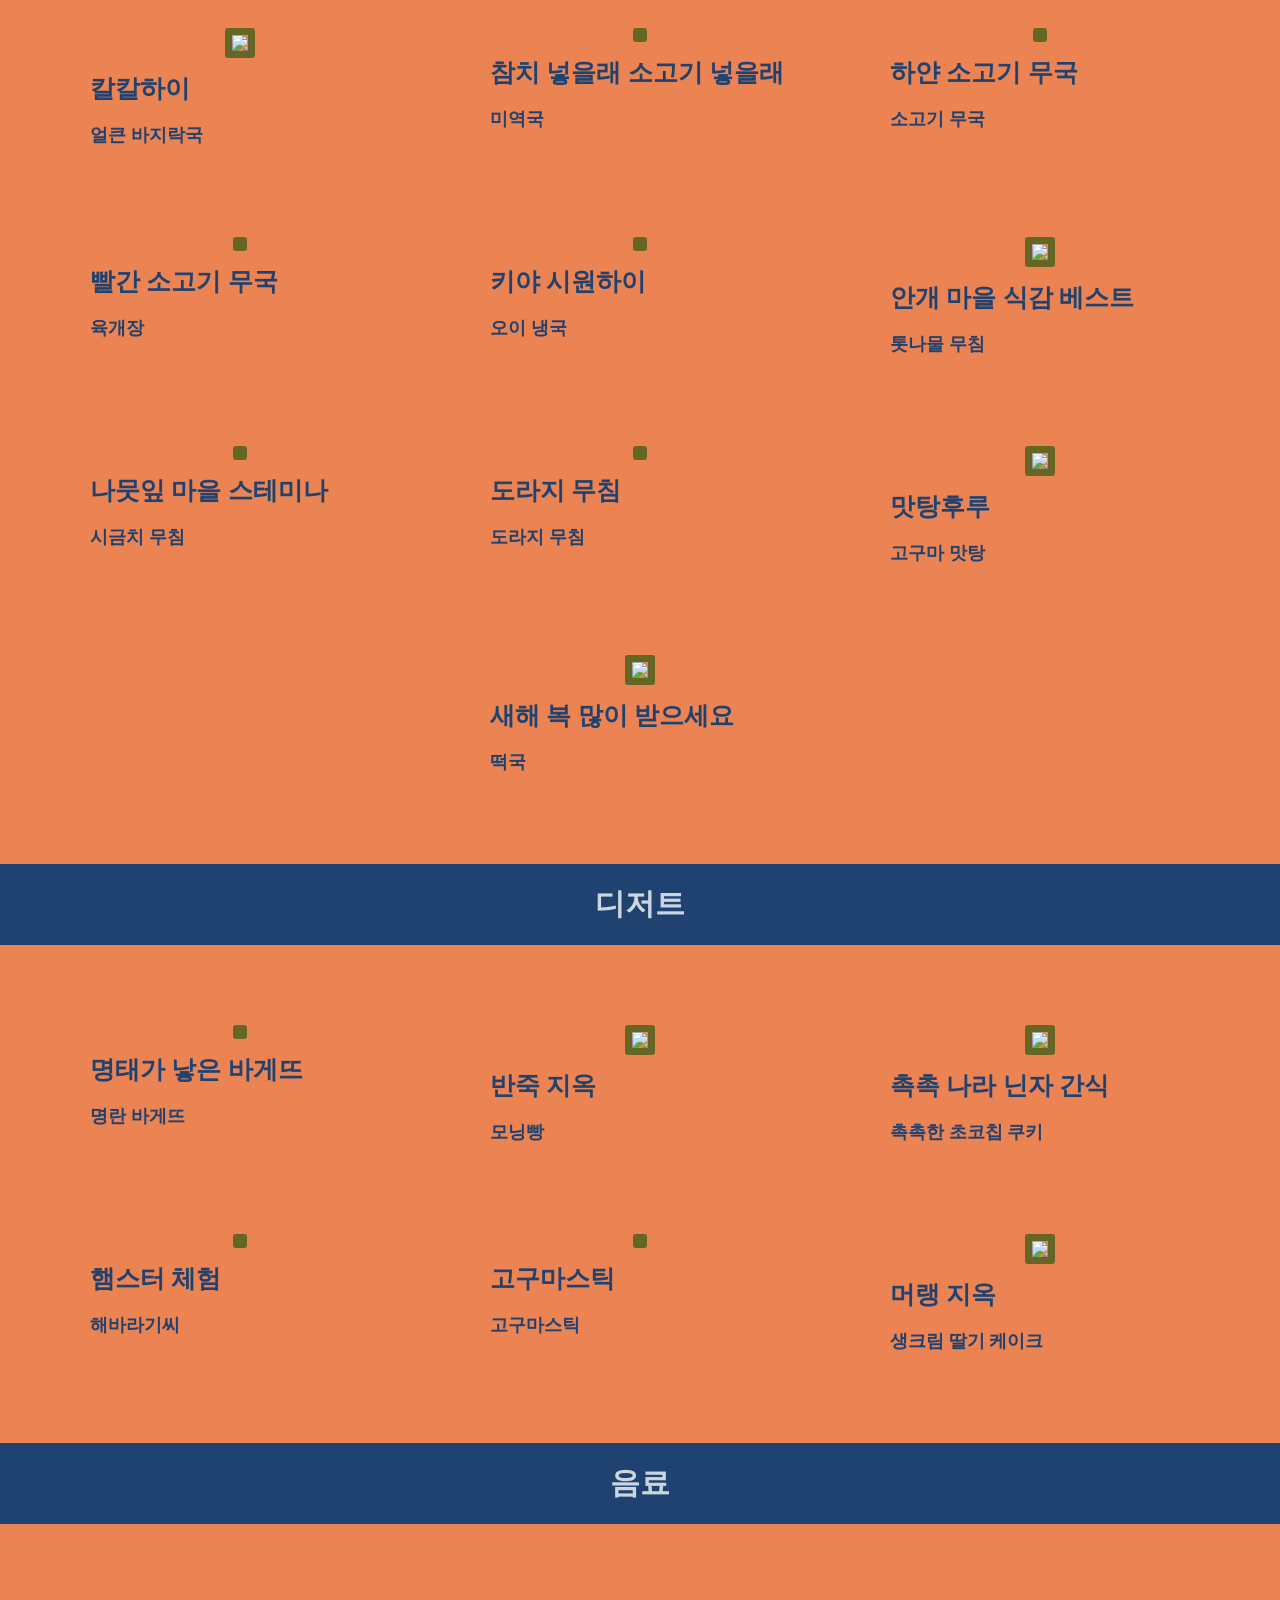
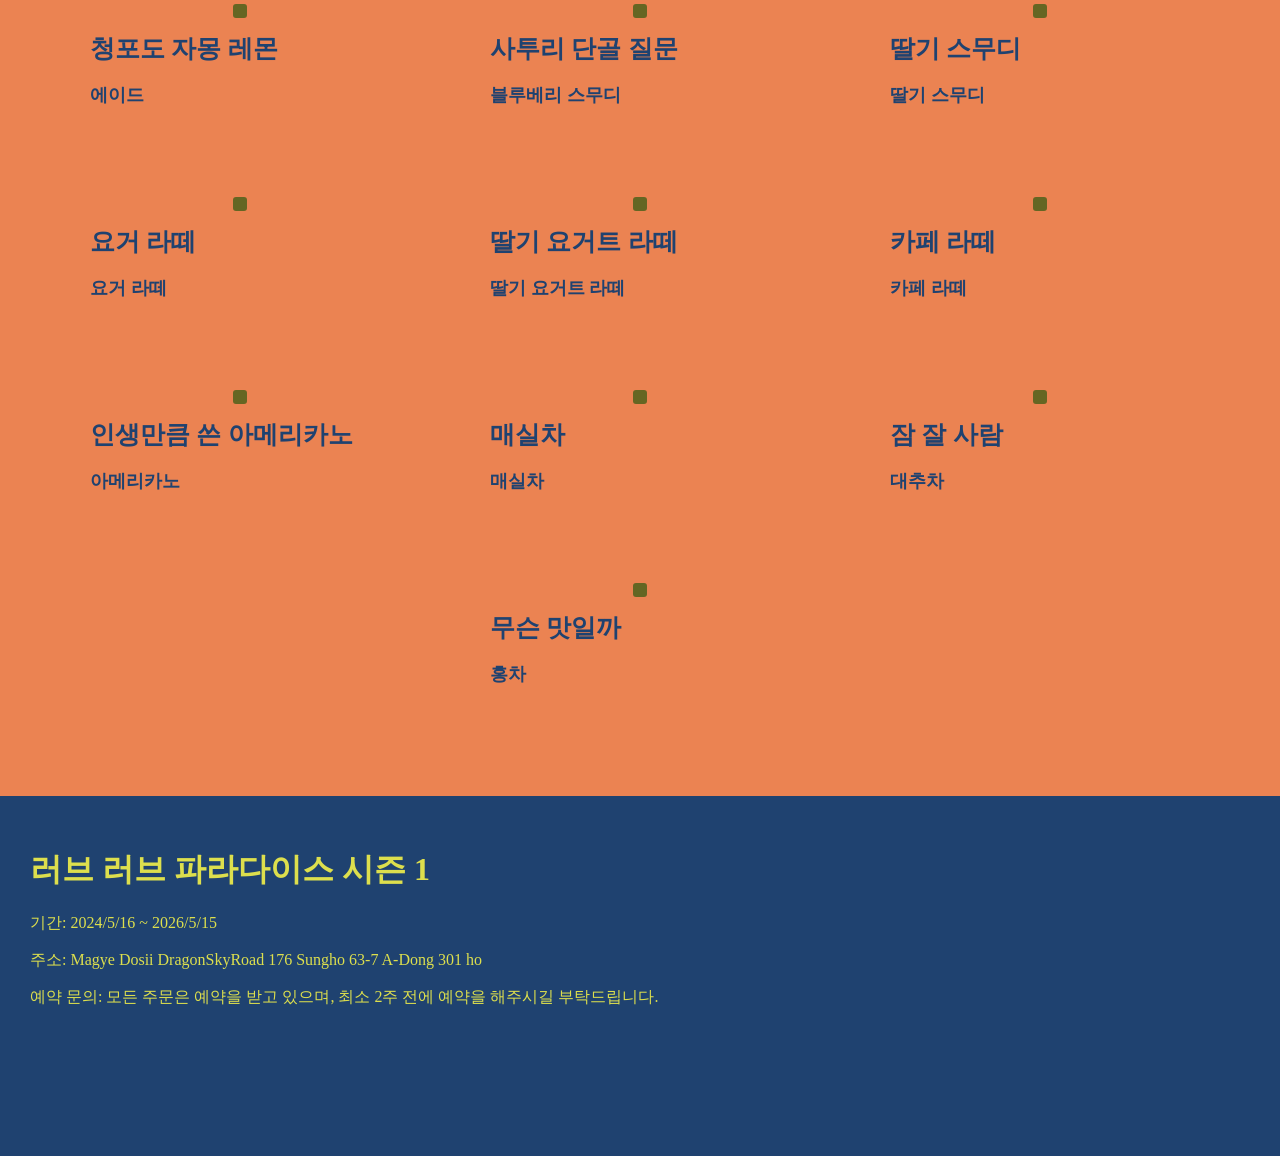
==== commit 16ab5541: "Create: images" ====
--- a/index.html
+++ b/index.html
@@ -20,21 +20,21 @@
             <div class="menu-card-wrapper">
                 <div class="menu-card">
                     <div class="img-wrapper">
-                        <img class="menu-img" src="https://blog.kakaocdn.net/dn/b9HRYb/btsl0VYTbI5/VXFDdSrzNPkSFCFZr5yyDk/img.jpg">
+                        <img class="menu-img" src="">
                     </div>
                     <div class="menu-name">명태가 낳은 알리오올리오</div>
                     <p class="menu-detail">명란 알리오올리오</p>
                 </div>
                 <div class="menu-card">
                     <div class="img-wrapper">
-                        <img class="menu-img" src="https://blog.kakaocdn.net/dn/b9HRYb/btsl0VYTbI5/VXFDdSrzNPkSFCFZr5yyDk/img.jpg">
+                        <img class="menu-img" src="./assets/시금치올리오.png">
                     </div>
                     <div class="menu-name">뽀빠이 올리오</div>
                     <p class="menu-detail">시금치가 올라간 알리오올리오</p>
                 </div>
                 <div class="menu-card">
                     <div class="img-wrapper">
-                        <img class="menu-img" src="https://blog.kakaocdn.net/dn/b9HRYb/btsl0VYTbI5/VXFDdSrzNPkSFCFZr5yyDk/img.jpg">
+                        <img class="menu-img" src="./assets/알리오올리오.png">
                     </div>
                     <div class="menu-name">곰이 사람될 때 먹는 알리오 올리오</div>
                     <p class="menu-detail">알리오 올리오</p>
@@ -43,21 +43,21 @@
             <div class="menu-card-wrapper">
                 <div class="menu-card">
                     <div class="img-wrapper">
-                        <img class="menu-img" src="https://blog.kakaocdn.net/dn/b9HRYb/btsl0VYTbI5/VXFDdSrzNPkSFCFZr5yyDk/img.jpg">
+                        <img class="menu-img" src="./assets/크림파스타.png">
                     </div>
                     <div class="menu-name">치즈와 우유로 만드는 꾸덕한 크림 파스타</div>
                     <p class="menu-detail">크림 파스타</p>
                 </div>
                 <div class="menu-card">
                     <div class="img-wrapper">
-                        <img class="menu-img" src="https://blog.kakaocdn.net/dn/b9HRYb/btsl0VYTbI5/VXFDdSrzNPkSFCFZr5yyDk/img.jpg">
+                        <img class="menu-img" src="./assets/마제소바.png">
                     </div>
                     <div class="menu-name">카카시가 먹다 남긴 마제소바</div>
                     <p class="menu-detail">마제소바</p>
                 </div>
                 <div class="menu-card">
                     <div class="img-wrapper">
-                        <img class="menu-img" src="https://blog.kakaocdn.net/dn/b9HRYb/btsl0VYTbI5/VXFDdSrzNPkSFCFZr5yyDk/img.jpg">
+                        <img class="menu-img" src="">
                     </div>
                     <div class="menu-name">사루토비가 좋아하는 국수</div>
                     <p class="menu-detail">잔치국수</p>
@@ -66,21 +66,21 @@
             <div class="menu-card-wrapper">
                 <div class="menu-card">
                     <div class="img-wrapper">
-                        <img class="menu-img" src="https://blog.kakaocdn.net/dn/b9HRYb/btsl0VYTbI5/VXFDdSrzNPkSFCFZr5yyDk/img.jpg">
+                        <img class="menu-img" src="">
                     </div>
                     <div class="menu-name">줘터지는 불닭볶음면</div>
                     <p class="menu-detail">톳이 들어간 불닭볶음면</p>
                 </div>
                 <div class="menu-card">
                     <div class="img-wrapper">
-                        <img class="menu-img" src="https://blog.kakaocdn.net/dn/b9HRYb/btsl0VYTbI5/VXFDdSrzNPkSFCFZr5yyDk/img.jpg">
+                        <img class="menu-img" src="./assets/간장고기조림.png">
                     </div>
                     <div class="menu-name">맵단짠 고기 볶음</div>
                     <p class="menu-detail">돼지고기에 땡초 마늘 간장을 넣은 볶음 조림일지도?</p>
                 </div>
                 <div class="menu-card">
                     <div class="img-wrapper">
-                        <img class="menu-img" src="https://blog.kakaocdn.net/dn/b9HRYb/btsl0VYTbI5/VXFDdSrzNPkSFCFZr5yyDk/img.jpg">
+                        <img class="menu-img" src="">
                     </div>
                     <div class="menu-name">쫀득한 감자전</div>
                     <p class="menu-detail">감자전</p>
@@ -89,21 +89,21 @@
             <div class="menu-card-wrapper">
                 <div class="menu-card">
                     <div class="img-wrapper">
-                        <img class="menu-img" src="https://blog.kakaocdn.net/dn/b9HRYb/btsl0VYTbI5/VXFDdSrzNPkSFCFZr5yyDk/img.jpg">
+                        <img class="menu-img" src="">
                     </div>
                     <div class="menu-name">훈련 중인 닌자의 점심</div>
                     <p class="menu-detail">야끼 오니기리</p>
                 </div>
                 <div class="menu-card">
                     <div class="img-wrapper">
-                        <img class="menu-img" src="https://blog.kakaocdn.net/dn/b9HRYb/btsl0VYTbI5/VXFDdSrzNPkSFCFZr5yyDk/img.jpg">
+                        <img class="menu-img" src="">
                     </div>
                     <div class="menu-name">앞다리살 덮밥</div>
                     <p class="menu-detail">부타동</p>
                 </div>
                 <div class="menu-card">
                     <div class="img-wrapper">
-                        <img class="menu-img" src="https://blog.kakaocdn.net/dn/b9HRYb/btsl0VYTbI5/VXFDdSrzNPkSFCFZr5yyDk/img.jpg">
+                        <img class="menu-img" src="./assets/마라탕.png">
                     </div>
                     <div class="menu-name">그럼 제가 선배 맘에</div>
                     <p class="menu-detail">마라탕</p>
@@ -112,21 +112,21 @@
             <div class="menu-card-wrapper">
                 <div class="menu-card">
                     <div class="img-wrapper">
-                        <img class="menu-img" src="https://blog.kakaocdn.net/dn/b9HRYb/btsl0VYTbI5/VXFDdSrzNPkSFCFZr5yyDk/img.jpg">
+                        <img class="menu-img" src="">
                     </div>
                     <div class="menu-name">참치 넣을래 돼지고기 넣을래</div>
                     <p class="menu-detail">김치찌개</p>
                 </div>
                 <div class="menu-card">
                     <div class="img-wrapper">
-                        <img class="menu-img" src="https://blog.kakaocdn.net/dn/b9HRYb/btsl0VYTbI5/VXFDdSrzNPkSFCFZr5yyDk/img.jpg">
+                        <img class="menu-img" src="">
                     </div>
                     <div class="menu-name">된장찌개</div>
                     <p class="menu-detail">된장찌개</p>
                 </div>
                 <div class="menu-card">
                     <div class="img-wrapper">
-                        <img class="menu-img" src="https://blog.kakaocdn.net/dn/b9HRYb/btsl0VYTbI5/VXFDdSrzNPkSFCFZr5yyDk/img.jpg">
+                        <img class="menu-img" src="">
                     </div>
                     <div class="menu-name">시래기 된장국</div>
                     <p class="menu-detail">시래기 된장국</p>
@@ -135,21 +135,21 @@
             <div class="menu-card-wrapper">
                 <div class="menu-card">
                     <div class="img-wrapper">
-                        <img class="menu-img" src="https://blog.kakaocdn.net/dn/b9HRYb/btsl0VYTbI5/VXFDdSrzNPkSFCFZr5yyDk/img.jpg">
-                    </div>
-                    <div class="menu-name">모래가 씹힐지도</div>
+                        <img class="menu-img" src="./assets/바지락국.png">
+                    </div>
+                    <div class="menu-name">칼칼하이</div>
                     <p class="menu-detail">얼큰 바지락국</p>
                 </div>
                 <div class="menu-card">
                     <div class="img-wrapper">
-                        <img class="menu-img" src="https://blog.kakaocdn.net/dn/b9HRYb/btsl0VYTbI5/VXFDdSrzNPkSFCFZr5yyDk/img.jpg">
+                        <img class="menu-img" src="">
                     </div>
                     <div class="menu-name">참치 넣을래 소고기 넣을래</div>
                     <p class="menu-detail">미역국</p>
                 </div>
                 <div class="menu-card">
                     <div class="img-wrapper">
-                        <img class="menu-img" src="https://blog.kakaocdn.net/dn/b9HRYb/btsl0VYTbI5/VXFDdSrzNPkSFCFZr5yyDk/img.jpg">
+                        <img class="menu-img" src="">
                     </div>
                     <div class="menu-name">하얀 소고기 무국</div>
                     <p class="menu-detail">소고기 무국</p>
@@ -158,21 +158,21 @@
             <div class="menu-card-wrapper">
                 <div class="menu-card">
                     <div class="img-wrapper">
-                        <img class="menu-img" src="https://blog.kakaocdn.net/dn/b9HRYb/btsl0VYTbI5/VXFDdSrzNPkSFCFZr5yyDk/img.jpg">
+                        <img class="menu-img" src="">
                     </div>
                     <div class="menu-name">빨간 소고기 무국</div>
                     <p class="menu-detail">육개장</p>
                 </div>
                 <div class="menu-card">
                     <div class="img-wrapper">
-                        <img class="menu-img" src="https://blog.kakaocdn.net/dn/b9HRYb/btsl0VYTbI5/VXFDdSrzNPkSFCFZr5yyDk/img.jpg">
+                        <img class="menu-img" src="">
                     </div>
                     <div class="menu-name">키야 시원하이</div>
                     <p class="menu-detail">오이 냉국</p>
                 </div>
                 <div class="menu-card">
                     <div class="img-wrapper">
-                        <img class="menu-img" src="https://blog.kakaocdn.net/dn/b9HRYb/btsl0VYTbI5/VXFDdSrzNPkSFCFZr5yyDk/img.jpg">
+                        <img class="menu-img" src="./assets/톳나물.png">
                     </div>
                     <div class="menu-name">안개 마을 식감 베스트</div>
                     <p class="menu-detail">톳나물 무침</p>
@@ -181,24 +181,33 @@
             <div class="menu-card-wrapper">
                 <div class="menu-card">
                     <div class="img-wrapper">
-                        <img class="menu-img" src="https://blog.kakaocdn.net/dn/b9HRYb/btsl0VYTbI5/VXFDdSrzNPkSFCFZr5yyDk/img.jpg">
+                        <img class="menu-img" src="">
                     </div>
                     <div class="menu-name">나뭇잎 마을 스테미나</div>
                     <p class="menu-detail">시금치 무침</p>
                 </div>
                 <div class="menu-card">
                     <div class="img-wrapper">
-                        <img class="menu-img" src="https://blog.kakaocdn.net/dn/b9HRYb/btsl0VYTbI5/VXFDdSrzNPkSFCFZr5yyDk/img.jpg">
+                        <img class="menu-img" src="">
                     </div>
                     <div class="menu-name">도라지 무침</div>
                     <p class="menu-detail">도라지 무침</p>
                 </div>
                 <div class="menu-card">
                     <div class="img-wrapper">
-                        <img class="menu-img" src="https://blog.kakaocdn.net/dn/b9HRYb/btsl0VYTbI5/VXFDdSrzNPkSFCFZr5yyDk/img.jpg">
+                        <img class="menu-img" src="고구마맛탕">
                     </div>
                     <div class="menu-name">맛탕후루</div>
                     <p class="menu-detail">고구마 맛탕</p>
+                </div>
+            </div>
+            <div class="menu-card-wrapper">
+                <div class="menu-card">
+                    <div class="img-wrapper">
+                        <img class="menu-img" src="./assets/떡국.png">
+                    </div>
+                    <div class="menu-name">새해 복 많이 받으세요</div>
+                    <p class="menu-detail">떡국</p>
                 </div>
             </div>
         </div>
@@ -207,21 +216,21 @@
             <div class="menu-card-wrapper">
                 <div class="menu-card">
                     <div class="img-wrapper">
-                        <img class="menu-img" src="https://blog.kakaocdn.net/dn/b9HRYb/btsl0VYTbI5/VXFDdSrzNPkSFCFZr5yyDk/img.jpg">
+                        <img class="menu-img" src="">
                     </div>
                     <div class="menu-name">명태가 낳은 바게뜨</div>
                     <p class="menu-detail">명란 바게뜨</p>
                 </div>
                 <div class="menu-card">
                     <div class="img-wrapper">
-                        <img class="menu-img" src="https://blog.kakaocdn.net/dn/b9HRYb/btsl0VYTbI5/VXFDdSrzNPkSFCFZr5yyDk/img.jpg">
+                        <img class="menu-img" src="./assets/모닝빵.png">
                     </div>
                     <div class="menu-name">반죽 지옥</div>
                     <p class="menu-detail">모닝빵</p>
                 </div>
                 <div class="menu-card">
                     <div class="img-wrapper">
-                        <img class="menu-img" src="https://blog.kakaocdn.net/dn/b9HRYb/btsl0VYTbI5/VXFDdSrzNPkSFCFZr5yyDk/img.jpg">
+                        <img class="menu-img" src="./assets/촉촉한초코칩쿠키.png">
                     </div>
                     <div class="menu-name">촉촉 나라 닌자 간식</div>
                     <p class="menu-detail">촉촉한 초코칩 쿠키</p>
@@ -230,24 +239,24 @@
             <div class="menu-card-wrapper">
                 <div class="menu-card">
                     <div class="img-wrapper">
-                        <img class="menu-img" src="https://blog.kakaocdn.net/dn/b9HRYb/btsl0VYTbI5/VXFDdSrzNPkSFCFZr5yyDk/img.jpg">
+                        <img class="menu-img" src="">
                     </div>
                     <div class="menu-name">햄스터 체험</div>
                     <p class="menu-detail">해바라기씨</p>
                 </div>
                 <div class="menu-card">
                     <div class="img-wrapper">
-                        <img class="menu-img" src="https://blog.kakaocdn.net/dn/b9HRYb/btsl0VYTbI5/VXFDdSrzNPkSFCFZr5yyDk/img.jpg">
+                        <img class="menu-img" src="">
                     </div>
                     <div class="menu-name">고구마스틱</div>
                     <p class="menu-detail">고구마스틱</p>
                 </div>
                 <div class="menu-card">
                     <div class="img-wrapper">
-                        <img class="menu-img" src="https://blog.kakaocdn.net/dn/b9HRYb/btsl0VYTbI5/VXFDdSrzNPkSFCFZr5yyDk/img.jpg">
+                        <img class="menu-img" src="./assets/생크림딸기케이크.png">
                     </div>
                     <div class="menu-name">머랭 지옥</div>
-                    <p class="menu-detail">생크림 케이크</p>
+                    <p class="menu-detail">생크림 딸기 케이크</p>
                 </div>
             </div>
         </div>
@@ -256,21 +265,21 @@
             <div class="menu-card-wrapper">
                 <div class="menu-card">
                     <div class="img-wrapper">
-                        <img class="menu-img" src="https://blog.kakaocdn.net/dn/b9HRYb/btsl0VYTbI5/VXFDdSrzNPkSFCFZr5yyDk/img.jpg">
+                        <img class="menu-img" src="">
                     </div>
                     <div class="menu-name">청포도 자몽 레몬</div>
                     <p class="menu-detail">에이드</p>
                 </div>
                 <div class="menu-card">
                     <div class="img-wrapper">
-                        <img class="menu-img" src="https://blog.kakaocdn.net/dn/b9HRYb/btsl0VYTbI5/VXFDdSrzNPkSFCFZr5yyDk/img.jpg">
+                        <img class="menu-img" src="">
                     </div>
                     <div class="menu-name">사투리 단골 질문</div>
                     <p class="menu-detail">블루베리 스무디</p>
                 </div>
                 <div class="menu-card">
                     <div class="img-wrapper">
-                        <img class="menu-img" src="https://blog.kakaocdn.net/dn/b9HRYb/btsl0VYTbI5/VXFDdSrzNPkSFCFZr5yyDk/img.jpg">
+                        <img class="menu-img" src="">
                     </div>
                     <div class="menu-name">딸기 스무디</div>
                     <p class="menu-detail">딸기 스무디</p>
@@ -279,21 +288,21 @@
             <div class="menu-card-wrapper">
                 <div class="menu-card">
                     <div class="img-wrapper">
-                        <img class="menu-img" src="https://blog.kakaocdn.net/dn/b9HRYb/btsl0VYTbI5/VXFDdSrzNPkSFCFZr5yyDk/img.jpg">
+                        <img class="menu-img" src="">
                     </div>
                     <div class="menu-name">요거 라떼</div>
                     <p class="menu-detail">요거 라떼</p>
                 </div>
                 <div class="menu-card">
                     <div class="img-wrapper">
-                        <img class="menu-img" src="https://blog.kakaocdn.net/dn/b9HRYb/btsl0VYTbI5/VXFDdSrzNPkSFCFZr5yyDk/img.jpg">
+                        <img class="menu-img" src="">
                     </div>
                     <div class="menu-name">딸기 요거트 라떼</div>
                     <p class="menu-detail">딸기 요거트 라떼</p>
                 </div>
                 <div class="menu-card">
                     <div class="img-wrapper">
-                        <img class="menu-img" src="https://blog.kakaocdn.net/dn/b9HRYb/btsl0VYTbI5/VXFDdSrzNPkSFCFZr5yyDk/img.jpg">
+                        <img class="menu-img" src="">
                     </div>
                     <div class="menu-name">카페 라떼</div>
                     <p class="menu-detail">카페 라떼</p>
@@ -303,21 +312,21 @@
             <div class="menu-card-wrapper">
                 <div class="menu-card">
                     <div class="img-wrapper">
-                        <img class="menu-img" src="https://blog.kakaocdn.net/dn/b9HRYb/btsl0VYTbI5/VXFDdSrzNPkSFCFZr5yyDk/img.jpg">
+                        <img class="menu-img" src="">
                     </div>
                     <div class="menu-name">인생만큼 쓴 아메리카노</div>
                     <p class="menu-detail">아메리카노</p>
                 </div>
                 <div class="menu-card">
                     <div class="img-wrapper">
-                        <img class="menu-img" src="https://blog.kakaocdn.net/dn/b9HRYb/btsl0VYTbI5/VXFDdSrzNPkSFCFZr5yyDk/img.jpg">
+                        <img class="menu-img" src="">
                     </div>
                     <div class="menu-name">매실차</div>
                     <p class="menu-detail">매실차</p>
                 </div>
                 <div class="menu-card">
                     <div class="img-wrapper">
-                        <img class="menu-img" src="https://blog.kakaocdn.net/dn/b9HRYb/btsl0VYTbI5/VXFDdSrzNPkSFCFZr5yyDk/img.jpg">
+                        <img class="menu-img" src="">
                     </div>
                     <div class="menu-name">잠 잘 사람</div>
                     <p class="menu-detail">대추차</p>
@@ -326,7 +335,7 @@
             <div class="menu-card-wrapper">
                 <div class="menu-card">
                     <div class="img-wrapper">
-                        <img class="menu-img" src="https://blog.kakaocdn.net/dn/b9HRYb/btsl0VYTbI5/VXFDdSrzNPkSFCFZr5yyDk/img.jpg">
+                        <img class="menu-img" src="">
                     </div>
                     <div class="menu-name">무슨 맛일까</div>
                     <p class="menu-detail">홍차</p>
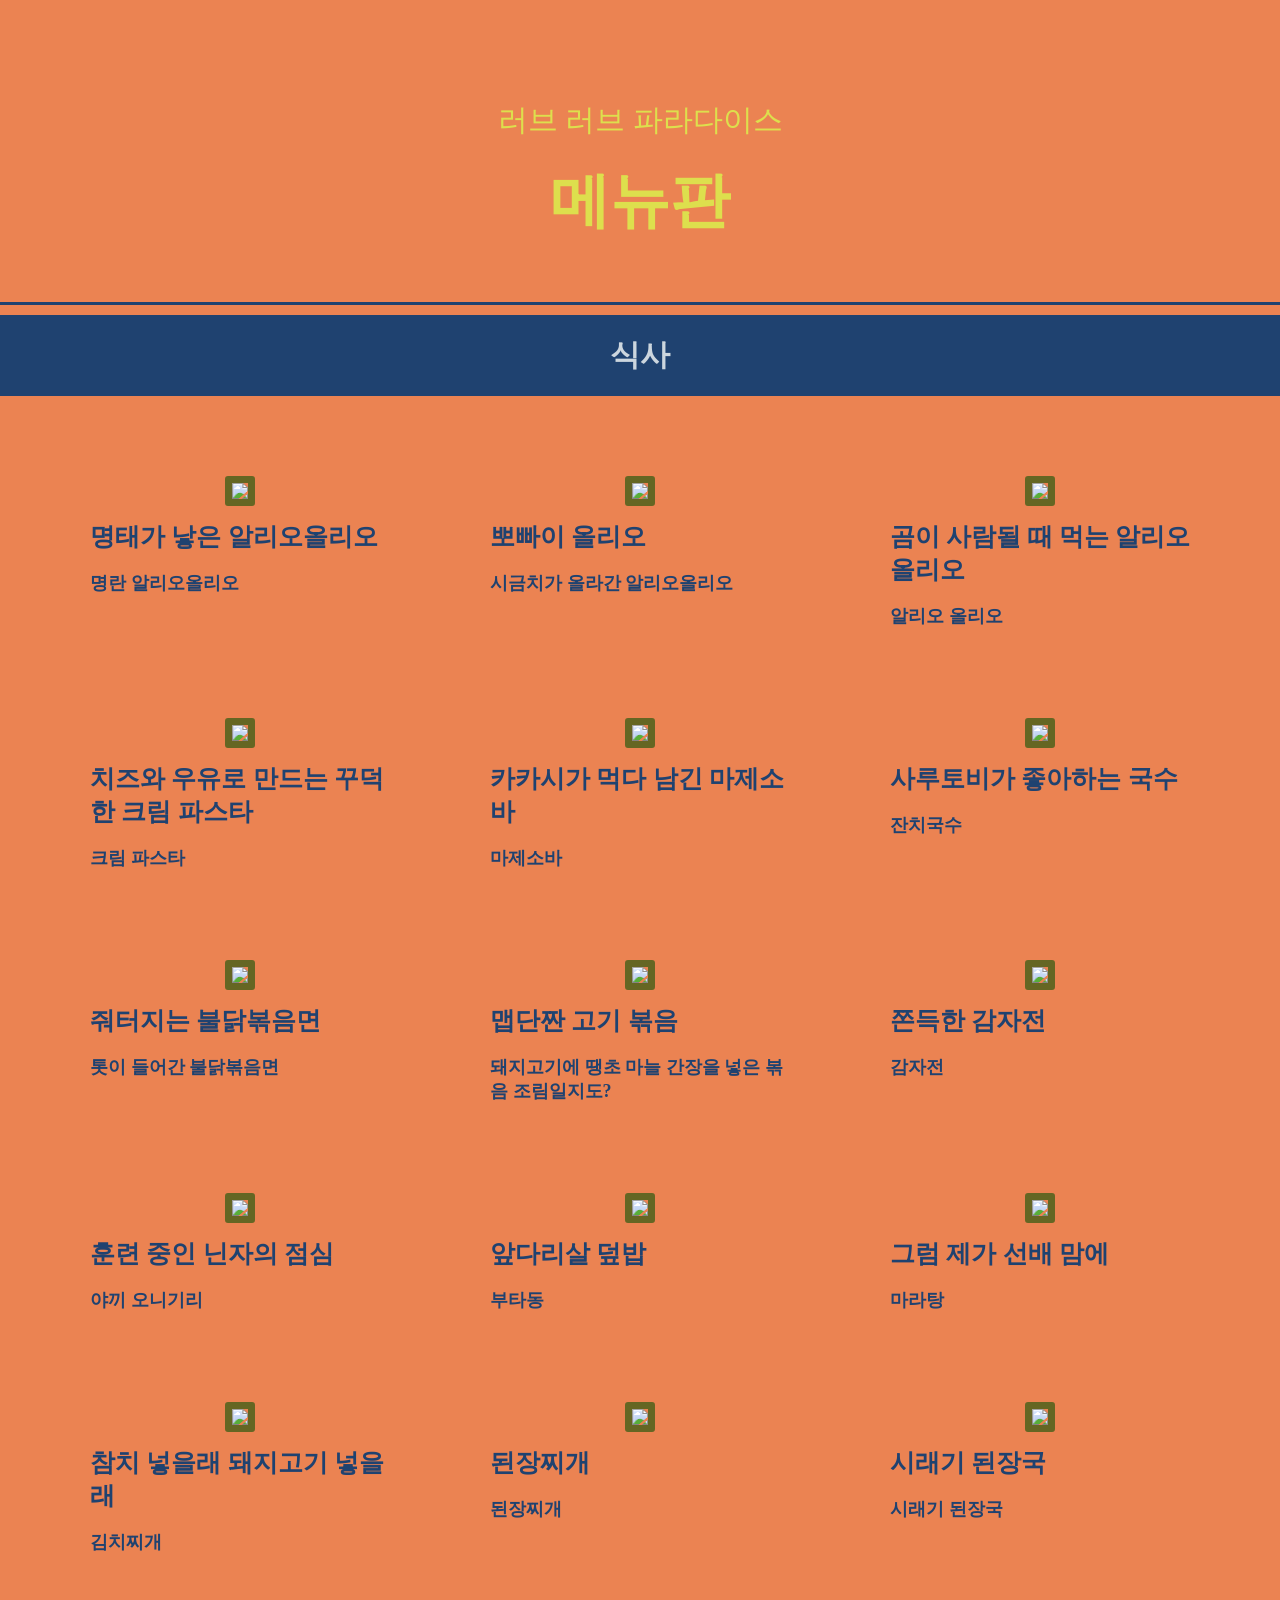
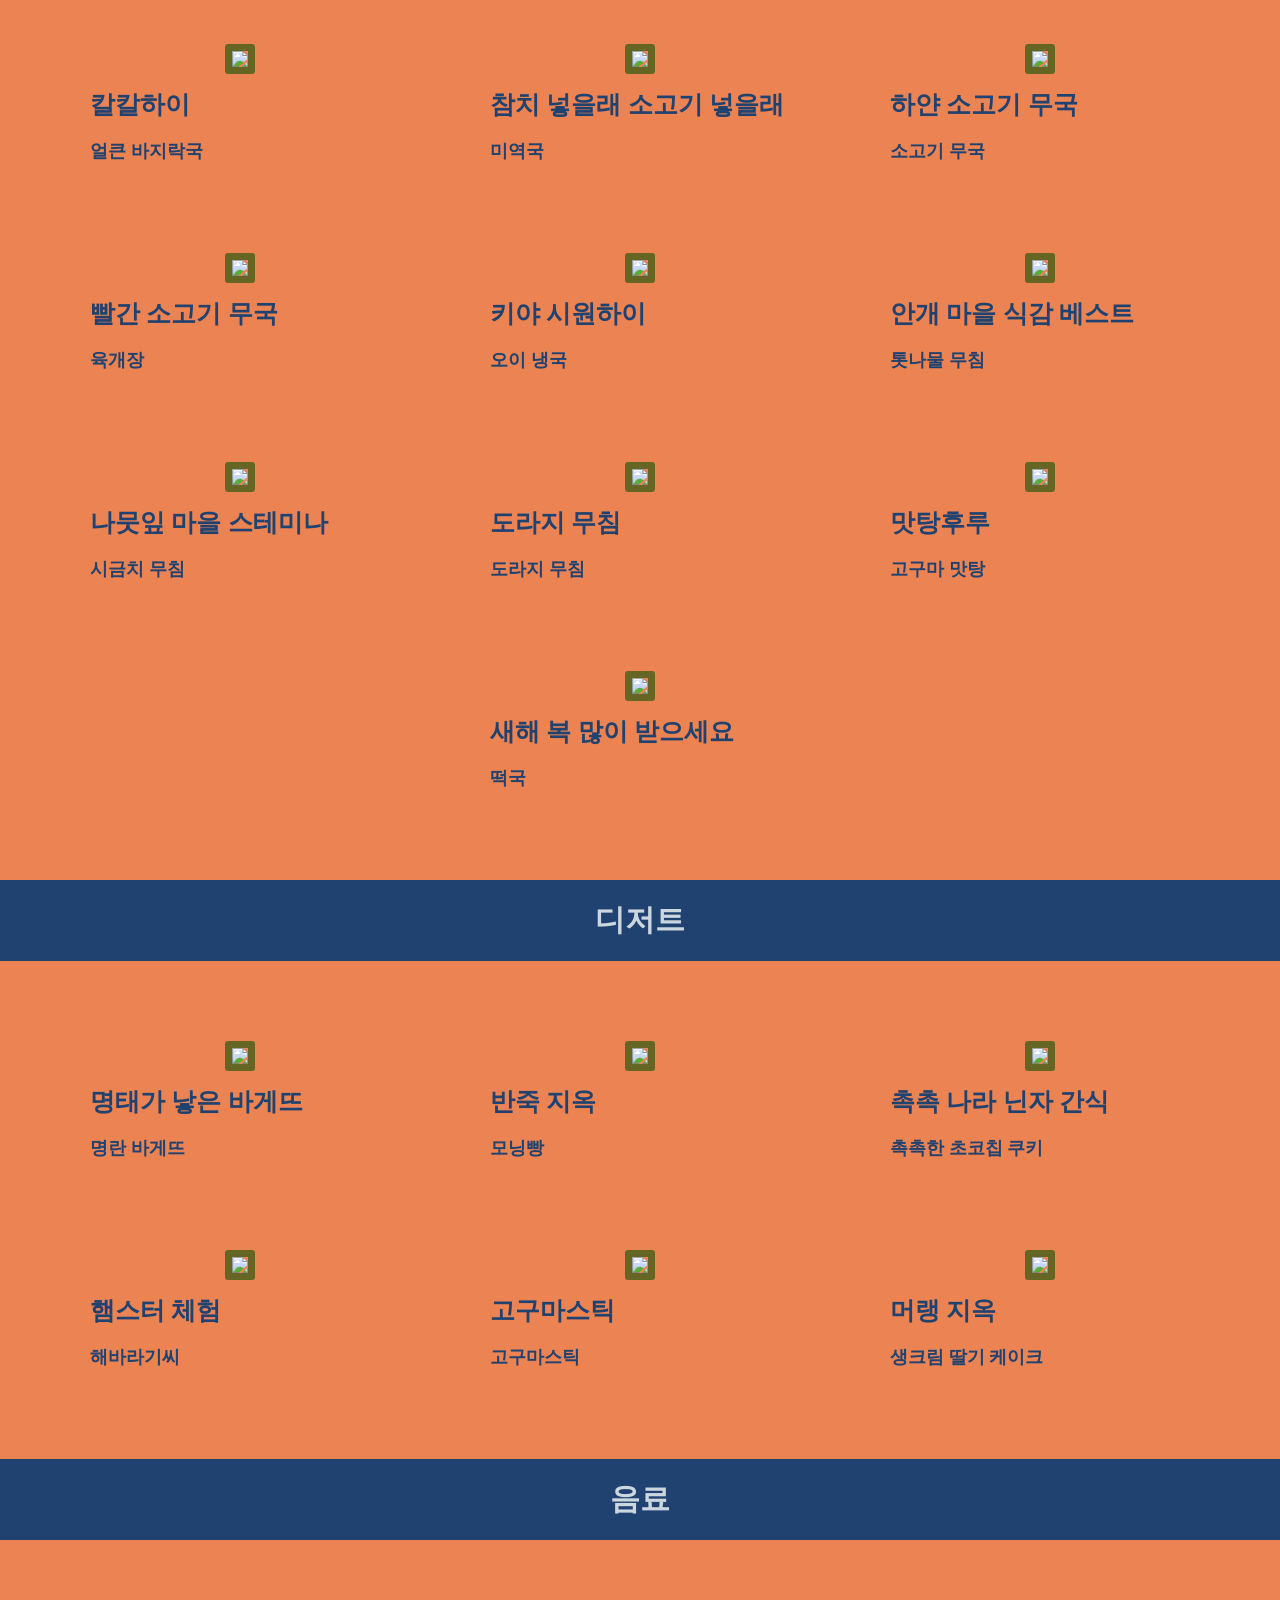
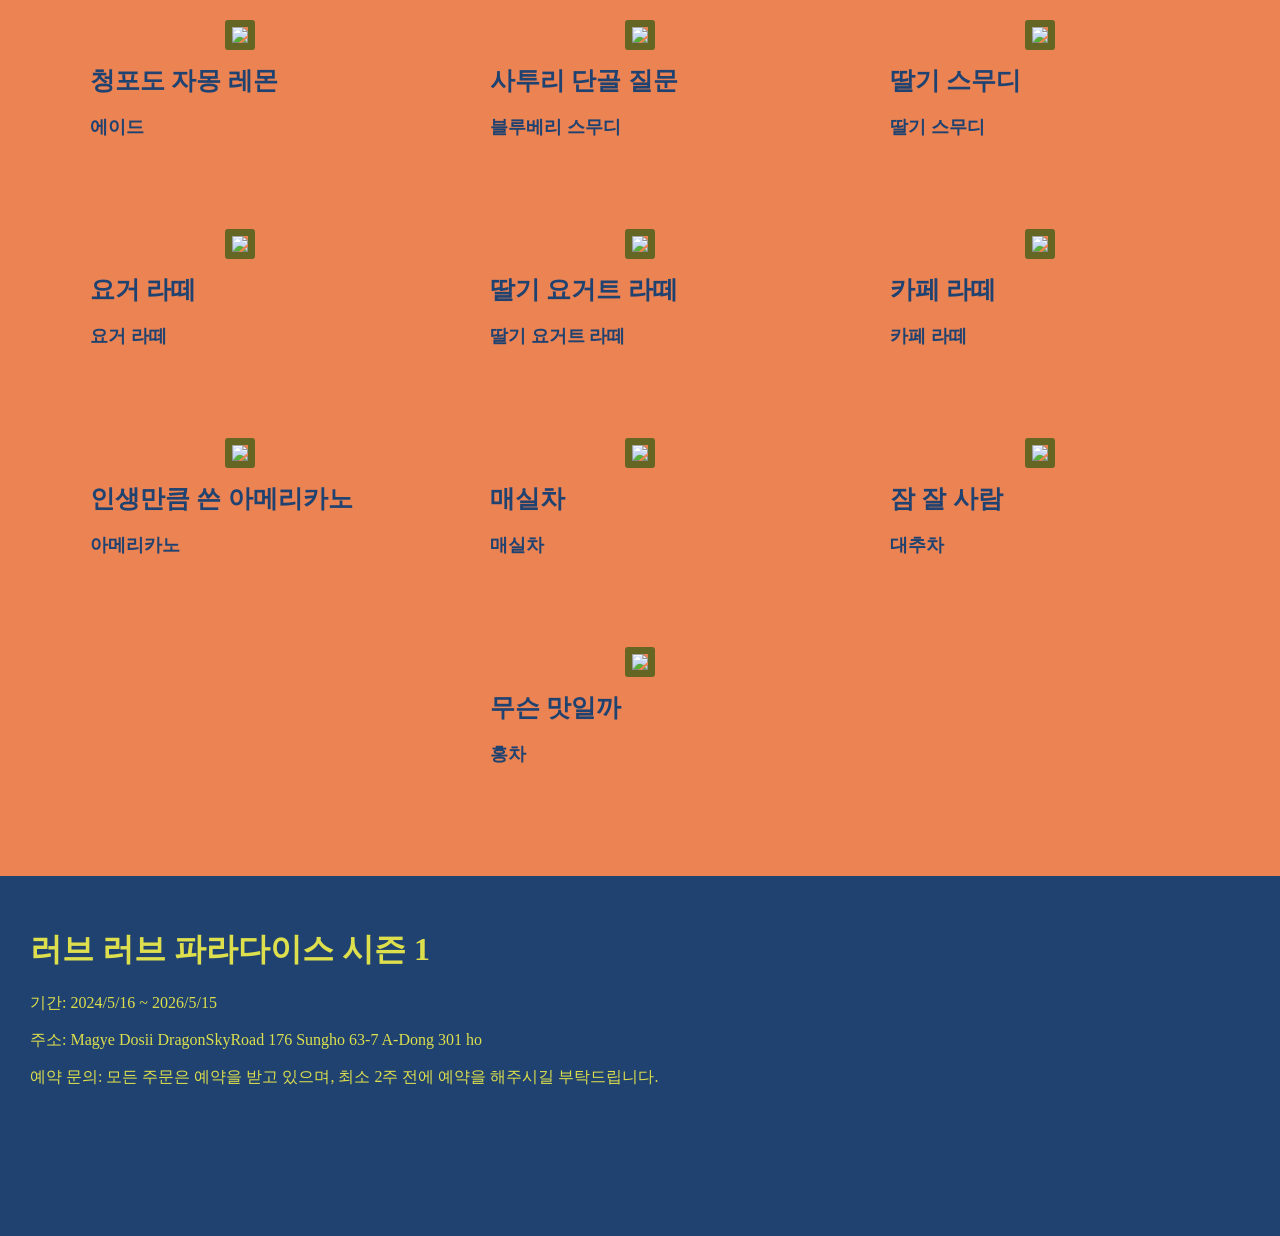
==== commit 93bdd636: "Update: image link" ====
--- a/index.html
+++ b/index.html
@@ -20,21 +20,21 @@
             <div class="menu-card-wrapper">
                 <div class="menu-card">
                     <div class="img-wrapper">
-                        <img class="menu-img" src="">
+                        <img class="menu-img" src="https://i.namu.wiki/i/IE_6CRMM82G0Ag3PAVXO4U20fqJvUgpxa3ZyCsemeITAAdGG-vCcfXVplOfixj6UMYwcw_d5Jc0lJXCOJJHoHLOgeEYLAiezGgAMmRtiNNsPT2LlfQ8wEw_Vo-1fhC6i5OC9AXPHNewkfn0n6Crykg.webp">
                     </div>
                     <div class="menu-name">명태가 낳은 알리오올리오</div>
                     <p class="menu-detail">명란 알리오올리오</p>
                 </div>
                 <div class="menu-card">
                     <div class="img-wrapper">
-                        <img class="menu-img" src="./assets/시금치올리오.png">
+                        <img class="menu-img" src="./assets/시금치올리오.png">
                     </div>
                     <div class="menu-name">뽀빠이 올리오</div>
                     <p class="menu-detail">시금치가 올라간 알리오올리오</p>
                 </div>
                 <div class="menu-card">
                     <div class="img-wrapper">
-                        <img class="menu-img" src="./assets/알리오올리오.png">
+                        <img class="menu-img" src="./assets/알리오올리오.png">
                     </div>
                     <div class="menu-name">곰이 사람될 때 먹는 알리오 올리오</div>
                     <p class="menu-detail">알리오 올리오</p>
@@ -57,7 +57,7 @@
                 </div>
                 <div class="menu-card">
                     <div class="img-wrapper">
-                        <img class="menu-img" src="">
+                        <img class="menu-img" src="https://i.namu.wiki/i/IE_6CRMM82G0Ag3PAVXO4U20fqJvUgpxa3ZyCsemeITAAdGG-vCcfXVplOfixj6UMYwcw_d5Jc0lJXCOJJHoHLOgeEYLAiezGgAMmRtiNNsPT2LlfQ8wEw_Vo-1fhC6i5OC9AXPHNewkfn0n6Crykg.webp">
                     </div>
                     <div class="menu-name">사루토비가 좋아하는 국수</div>
                     <p class="menu-detail">잔치국수</p>
@@ -66,7 +66,7 @@
             <div class="menu-card-wrapper">
                 <div class="menu-card">
                     <div class="img-wrapper">
-                        <img class="menu-img" src="">
+                        <img class="menu-img" src="https://i.namu.wiki/i/IE_6CRMM82G0Ag3PAVXO4U20fqJvUgpxa3ZyCsemeITAAdGG-vCcfXVplOfixj6UMYwcw_d5Jc0lJXCOJJHoHLOgeEYLAiezGgAMmRtiNNsPT2LlfQ8wEw_Vo-1fhC6i5OC9AXPHNewkfn0n6Crykg.webp">
                     </div>
                     <div class="menu-name">줘터지는 불닭볶음면</div>
                     <p class="menu-detail">톳이 들어간 불닭볶음면</p>
@@ -80,7 +80,7 @@
                 </div>
                 <div class="menu-card">
                     <div class="img-wrapper">
-                        <img class="menu-img" src="">
+                        <img class="menu-img" src="https://i.namu.wiki/i/IE_6CRMM82G0Ag3PAVXO4U20fqJvUgpxa3ZyCsemeITAAdGG-vCcfXVplOfixj6UMYwcw_d5Jc0lJXCOJJHoHLOgeEYLAiezGgAMmRtiNNsPT2LlfQ8wEw_Vo-1fhC6i5OC9AXPHNewkfn0n6Crykg.webp">
                     </div>
                     <div class="menu-name">쫀득한 감자전</div>
                     <p class="menu-detail">감자전</p>
@@ -89,14 +89,14 @@
             <div class="menu-card-wrapper">
                 <div class="menu-card">
                     <div class="img-wrapper">
-                        <img class="menu-img" src="">
+                        <img class="menu-img" src="https://i.namu.wiki/i/IE_6CRMM82G0Ag3PAVXO4U20fqJvUgpxa3ZyCsemeITAAdGG-vCcfXVplOfixj6UMYwcw_d5Jc0lJXCOJJHoHLOgeEYLAiezGgAMmRtiNNsPT2LlfQ8wEw_Vo-1fhC6i5OC9AXPHNewkfn0n6Crykg.webp">
                     </div>
                     <div class="menu-name">훈련 중인 닌자의 점심</div>
                     <p class="menu-detail">야끼 오니기리</p>
                 </div>
                 <div class="menu-card">
                     <div class="img-wrapper">
-                        <img class="menu-img" src="">
+                        <img class="menu-img" src="https://i.namu.wiki/i/IE_6CRMM82G0Ag3PAVXO4U20fqJvUgpxa3ZyCsemeITAAdGG-vCcfXVplOfixj6UMYwcw_d5Jc0lJXCOJJHoHLOgeEYLAiezGgAMmRtiNNsPT2LlfQ8wEw_Vo-1fhC6i5OC9AXPHNewkfn0n6Crykg.webp">
                     </div>
                     <div class="menu-name">앞다리살 덮밥</div>
                     <p class="menu-detail">부타동</p>
@@ -112,21 +112,21 @@
             <div class="menu-card-wrapper">
                 <div class="menu-card">
                     <div class="img-wrapper">
-                        <img class="menu-img" src="">
+                        <img class="menu-img" src="https://i.namu.wiki/i/IE_6CRMM82G0Ag3PAVXO4U20fqJvUgpxa3ZyCsemeITAAdGG-vCcfXVplOfixj6UMYwcw_d5Jc0lJXCOJJHoHLOgeEYLAiezGgAMmRtiNNsPT2LlfQ8wEw_Vo-1fhC6i5OC9AXPHNewkfn0n6Crykg.webp">
                     </div>
                     <div class="menu-name">참치 넣을래 돼지고기 넣을래</div>
                     <p class="menu-detail">김치찌개</p>
                 </div>
                 <div class="menu-card">
                     <div class="img-wrapper">
-                        <img class="menu-img" src="">
+                        <img class="menu-img" src="https://i.namu.wiki/i/IE_6CRMM82G0Ag3PAVXO4U20fqJvUgpxa3ZyCsemeITAAdGG-vCcfXVplOfixj6UMYwcw_d5Jc0lJXCOJJHoHLOgeEYLAiezGgAMmRtiNNsPT2LlfQ8wEw_Vo-1fhC6i5OC9AXPHNewkfn0n6Crykg.webp">
                     </div>
                     <div class="menu-name">된장찌개</div>
                     <p class="menu-detail">된장찌개</p>
                 </div>
                 <div class="menu-card">
                     <div class="img-wrapper">
-                        <img class="menu-img" src="">
+                        <img class="menu-img" src="https://i.namu.wiki/i/IE_6CRMM82G0Ag3PAVXO4U20fqJvUgpxa3ZyCsemeITAAdGG-vCcfXVplOfixj6UMYwcw_d5Jc0lJXCOJJHoHLOgeEYLAiezGgAMmRtiNNsPT2LlfQ8wEw_Vo-1fhC6i5OC9AXPHNewkfn0n6Crykg.webp">
                     </div>
                     <div class="menu-name">시래기 된장국</div>
                     <p class="menu-detail">시래기 된장국</p>
@@ -142,14 +142,14 @@
                 </div>
                 <div class="menu-card">
                     <div class="img-wrapper">
-                        <img class="menu-img" src="">
+                        <img class="menu-img" src="https://i.namu.wiki/i/IE_6CRMM82G0Ag3PAVXO4U20fqJvUgpxa3ZyCsemeITAAdGG-vCcfXVplOfixj6UMYwcw_d5Jc0lJXCOJJHoHLOgeEYLAiezGgAMmRtiNNsPT2LlfQ8wEw_Vo-1fhC6i5OC9AXPHNewkfn0n6Crykg.webp">
                     </div>
                     <div class="menu-name">참치 넣을래 소고기 넣을래</div>
                     <p class="menu-detail">미역국</p>
                 </div>
                 <div class="menu-card">
                     <div class="img-wrapper">
-                        <img class="menu-img" src="">
+                        <img class="menu-img" src="https://i.namu.wiki/i/IE_6CRMM82G0Ag3PAVXO4U20fqJvUgpxa3ZyCsemeITAAdGG-vCcfXVplOfixj6UMYwcw_d5Jc0lJXCOJJHoHLOgeEYLAiezGgAMmRtiNNsPT2LlfQ8wEw_Vo-1fhC6i5OC9AXPHNewkfn0n6Crykg.webp">
                     </div>
                     <div class="menu-name">하얀 소고기 무국</div>
                     <p class="menu-detail">소고기 무국</p>
@@ -158,14 +158,14 @@
             <div class="menu-card-wrapper">
                 <div class="menu-card">
                     <div class="img-wrapper">
-                        <img class="menu-img" src="">
+                        <img class="menu-img" src="https://i.namu.wiki/i/IE_6CRMM82G0Ag3PAVXO4U20fqJvUgpxa3ZyCsemeITAAdGG-vCcfXVplOfixj6UMYwcw_d5Jc0lJXCOJJHoHLOgeEYLAiezGgAMmRtiNNsPT2LlfQ8wEw_Vo-1fhC6i5OC9AXPHNewkfn0n6Crykg.webp">
                     </div>
                     <div class="menu-name">빨간 소고기 무국</div>
                     <p class="menu-detail">육개장</p>
                 </div>
                 <div class="menu-card">
                     <div class="img-wrapper">
-                        <img class="menu-img" src="">
+                        <img class="menu-img" src="https://i.namu.wiki/i/IE_6CRMM82G0Ag3PAVXO4U20fqJvUgpxa3ZyCsemeITAAdGG-vCcfXVplOfixj6UMYwcw_d5Jc0lJXCOJJHoHLOgeEYLAiezGgAMmRtiNNsPT2LlfQ8wEw_Vo-1fhC6i5OC9AXPHNewkfn0n6Crykg.webp">
                     </div>
                     <div class="menu-name">키야 시원하이</div>
                     <p class="menu-detail">오이 냉국</p>
@@ -181,21 +181,21 @@
             <div class="menu-card-wrapper">
                 <div class="menu-card">
                     <div class="img-wrapper">
-                        <img class="menu-img" src="">
+                        <img class="menu-img" src="https://i.namu.wiki/i/IE_6CRMM82G0Ag3PAVXO4U20fqJvUgpxa3ZyCsemeITAAdGG-vCcfXVplOfixj6UMYwcw_d5Jc0lJXCOJJHoHLOgeEYLAiezGgAMmRtiNNsPT2LlfQ8wEw_Vo-1fhC6i5OC9AXPHNewkfn0n6Crykg.webp">
                     </div>
                     <div class="menu-name">나뭇잎 마을 스테미나</div>
                     <p class="menu-detail">시금치 무침</p>
                 </div>
                 <div class="menu-card">
                     <div class="img-wrapper">
-                        <img class="menu-img" src="">
+                        <img class="menu-img" src="https://i.namu.wiki/i/IE_6CRMM82G0Ag3PAVXO4U20fqJvUgpxa3ZyCsemeITAAdGG-vCcfXVplOfixj6UMYwcw_d5Jc0lJXCOJJHoHLOgeEYLAiezGgAMmRtiNNsPT2LlfQ8wEw_Vo-1fhC6i5OC9AXPHNewkfn0n6Crykg.webp">
                     </div>
                     <div class="menu-name">도라지 무침</div>
                     <p class="menu-detail">도라지 무침</p>
                 </div>
                 <div class="menu-card">
                     <div class="img-wrapper">
-                        <img class="menu-img" src="고구마맛탕">
+                        <img class="menu-img" src="./assets/고구마맛탕.png">
                     </div>
                     <div class="menu-name">맛탕후루</div>
                     <p class="menu-detail">고구마 맛탕</p>
@@ -216,7 +216,7 @@
             <div class="menu-card-wrapper">
                 <div class="menu-card">
                     <div class="img-wrapper">
-                        <img class="menu-img" src="">
+                        <img class="menu-img" src="https://i.namu.wiki/i/IE_6CRMM82G0Ag3PAVXO4U20fqJvUgpxa3ZyCsemeITAAdGG-vCcfXVplOfixj6UMYwcw_d5Jc0lJXCOJJHoHLOgeEYLAiezGgAMmRtiNNsPT2LlfQ8wEw_Vo-1fhC6i5OC9AXPHNewkfn0n6Crykg.webp">
                     </div>
                     <div class="menu-name">명태가 낳은 바게뜨</div>
                     <p class="menu-detail">명란 바게뜨</p>
@@ -239,14 +239,14 @@
             <div class="menu-card-wrapper">
                 <div class="menu-card">
                     <div class="img-wrapper">
-                        <img class="menu-img" src="">
+                        <img class="menu-img" src="https://i.namu.wiki/i/IE_6CRMM82G0Ag3PAVXO4U20fqJvUgpxa3ZyCsemeITAAdGG-vCcfXVplOfixj6UMYwcw_d5Jc0lJXCOJJHoHLOgeEYLAiezGgAMmRtiNNsPT2LlfQ8wEw_Vo-1fhC6i5OC9AXPHNewkfn0n6Crykg.webp">
                     </div>
                     <div class="menu-name">햄스터 체험</div>
                     <p class="menu-detail">해바라기씨</p>
                 </div>
                 <div class="menu-card">
                     <div class="img-wrapper">
-                        <img class="menu-img" src="">
+                        <img class="menu-img" src="https://i.namu.wiki/i/IE_6CRMM82G0Ag3PAVXO4U20fqJvUgpxa3ZyCsemeITAAdGG-vCcfXVplOfixj6UMYwcw_d5Jc0lJXCOJJHoHLOgeEYLAiezGgAMmRtiNNsPT2LlfQ8wEw_Vo-1fhC6i5OC9AXPHNewkfn0n6Crykg.webp">
                     </div>
                     <div class="menu-name">고구마스틱</div>
                     <p class="menu-detail">고구마스틱</p>
@@ -265,21 +265,21 @@
             <div class="menu-card-wrapper">
                 <div class="menu-card">
                     <div class="img-wrapper">
-                        <img class="menu-img" src="">
+                        <img class="menu-img" src="https://i.namu.wiki/i/IE_6CRMM82G0Ag3PAVXO4U20fqJvUgpxa3ZyCsemeITAAdGG-vCcfXVplOfixj6UMYwcw_d5Jc0lJXCOJJHoHLOgeEYLAiezGgAMmRtiNNsPT2LlfQ8wEw_Vo-1fhC6i5OC9AXPHNewkfn0n6Crykg.webp">
                     </div>
                     <div class="menu-name">청포도 자몽 레몬</div>
                     <p class="menu-detail">에이드</p>
                 </div>
                 <div class="menu-card">
                     <div class="img-wrapper">
-                        <img class="menu-img" src="">
+                        <img class="menu-img" src="https://i.namu.wiki/i/IE_6CRMM82G0Ag3PAVXO4U20fqJvUgpxa3ZyCsemeITAAdGG-vCcfXVplOfixj6UMYwcw_d5Jc0lJXCOJJHoHLOgeEYLAiezGgAMmRtiNNsPT2LlfQ8wEw_Vo-1fhC6i5OC9AXPHNewkfn0n6Crykg.webp">
                     </div>
                     <div class="menu-name">사투리 단골 질문</div>
                     <p class="menu-detail">블루베리 스무디</p>
                 </div>
                 <div class="menu-card">
                     <div class="img-wrapper">
-                        <img class="menu-img" src="">
+                        <img class="menu-img" src="https://i.namu.wiki/i/IE_6CRMM82G0Ag3PAVXO4U20fqJvUgpxa3ZyCsemeITAAdGG-vCcfXVplOfixj6UMYwcw_d5Jc0lJXCOJJHoHLOgeEYLAiezGgAMmRtiNNsPT2LlfQ8wEw_Vo-1fhC6i5OC9AXPHNewkfn0n6Crykg.webp">
                     </div>
                     <div class="menu-name">딸기 스무디</div>
                     <p class="menu-detail">딸기 스무디</p>
@@ -288,21 +288,21 @@
             <div class="menu-card-wrapper">
                 <div class="menu-card">
                     <div class="img-wrapper">
-                        <img class="menu-img" src="">
+                        <img class="menu-img" src="https://i.namu.wiki/i/IE_6CRMM82G0Ag3PAVXO4U20fqJvUgpxa3ZyCsemeITAAdGG-vCcfXVplOfixj6UMYwcw_d5Jc0lJXCOJJHoHLOgeEYLAiezGgAMmRtiNNsPT2LlfQ8wEw_Vo-1fhC6i5OC9AXPHNewkfn0n6Crykg.webp">
                     </div>
                     <div class="menu-name">요거 라떼</div>
                     <p class="menu-detail">요거 라떼</p>
                 </div>
                 <div class="menu-card">
                     <div class="img-wrapper">
-                        <img class="menu-img" src="">
+                        <img class="menu-img" src="https://i.namu.wiki/i/IE_6CRMM82G0Ag3PAVXO4U20fqJvUgpxa3ZyCsemeITAAdGG-vCcfXVplOfixj6UMYwcw_d5Jc0lJXCOJJHoHLOgeEYLAiezGgAMmRtiNNsPT2LlfQ8wEw_Vo-1fhC6i5OC9AXPHNewkfn0n6Crykg.webp">
                     </div>
                     <div class="menu-name">딸기 요거트 라떼</div>
                     <p class="menu-detail">딸기 요거트 라떼</p>
                 </div>
                 <div class="menu-card">
                     <div class="img-wrapper">
-                        <img class="menu-img" src="">
+                        <img class="menu-img" src="https://i.namu.wiki/i/IE_6CRMM82G0Ag3PAVXO4U20fqJvUgpxa3ZyCsemeITAAdGG-vCcfXVplOfixj6UMYwcw_d5Jc0lJXCOJJHoHLOgeEYLAiezGgAMmRtiNNsPT2LlfQ8wEw_Vo-1fhC6i5OC9AXPHNewkfn0n6Crykg.webp">
                     </div>
                     <div class="menu-name">카페 라떼</div>
                     <p class="menu-detail">카페 라떼</p>
@@ -312,21 +312,21 @@
             <div class="menu-card-wrapper">
                 <div class="menu-card">
                     <div class="img-wrapper">
-                        <img class="menu-img" src="">
+                        <img class="menu-img" src="https://i.namu.wiki/i/IE_6CRMM82G0Ag3PAVXO4U20fqJvUgpxa3ZyCsemeITAAdGG-vCcfXVplOfixj6UMYwcw_d5Jc0lJXCOJJHoHLOgeEYLAiezGgAMmRtiNNsPT2LlfQ8wEw_Vo-1fhC6i5OC9AXPHNewkfn0n6Crykg.webp">
                     </div>
                     <div class="menu-name">인생만큼 쓴 아메리카노</div>
                     <p class="menu-detail">아메리카노</p>
                 </div>
                 <div class="menu-card">
                     <div class="img-wrapper">
-                        <img class="menu-img" src="">
+                        <img class="menu-img" src="https://i.namu.wiki/i/IE_6CRMM82G0Ag3PAVXO4U20fqJvUgpxa3ZyCsemeITAAdGG-vCcfXVplOfixj6UMYwcw_d5Jc0lJXCOJJHoHLOgeEYLAiezGgAMmRtiNNsPT2LlfQ8wEw_Vo-1fhC6i5OC9AXPHNewkfn0n6Crykg.webp">
                     </div>
                     <div class="menu-name">매실차</div>
                     <p class="menu-detail">매실차</p>
                 </div>
                 <div class="menu-card">
                     <div class="img-wrapper">
-                        <img class="menu-img" src="">
+                        <img class="menu-img" src="https://i.namu.wiki/i/IE_6CRMM82G0Ag3PAVXO4U20fqJvUgpxa3ZyCsemeITAAdGG-vCcfXVplOfixj6UMYwcw_d5Jc0lJXCOJJHoHLOgeEYLAiezGgAMmRtiNNsPT2LlfQ8wEw_Vo-1fhC6i5OC9AXPHNewkfn0n6Crykg.webp">
                     </div>
                     <div class="menu-name">잠 잘 사람</div>
                     <p class="menu-detail">대추차</p>
@@ -335,7 +335,7 @@
             <div class="menu-card-wrapper">
                 <div class="menu-card">
                     <div class="img-wrapper">
-                        <img class="menu-img" src="">
+                        <img class="menu-img" src="https://i.namu.wiki/i/IE_6CRMM82G0Ag3PAVXO4U20fqJvUgpxa3ZyCsemeITAAdGG-vCcfXVplOfixj6UMYwcw_d5Jc0lJXCOJJHoHLOgeEYLAiezGgAMmRtiNNsPT2LlfQ8wEw_Vo-1fhC6i5OC9AXPHNewkfn0n6Crykg.webp">
                     </div>
                     <div class="menu-name">무슨 맛일까</div>
                     <p class="menu-detail">홍차</p>
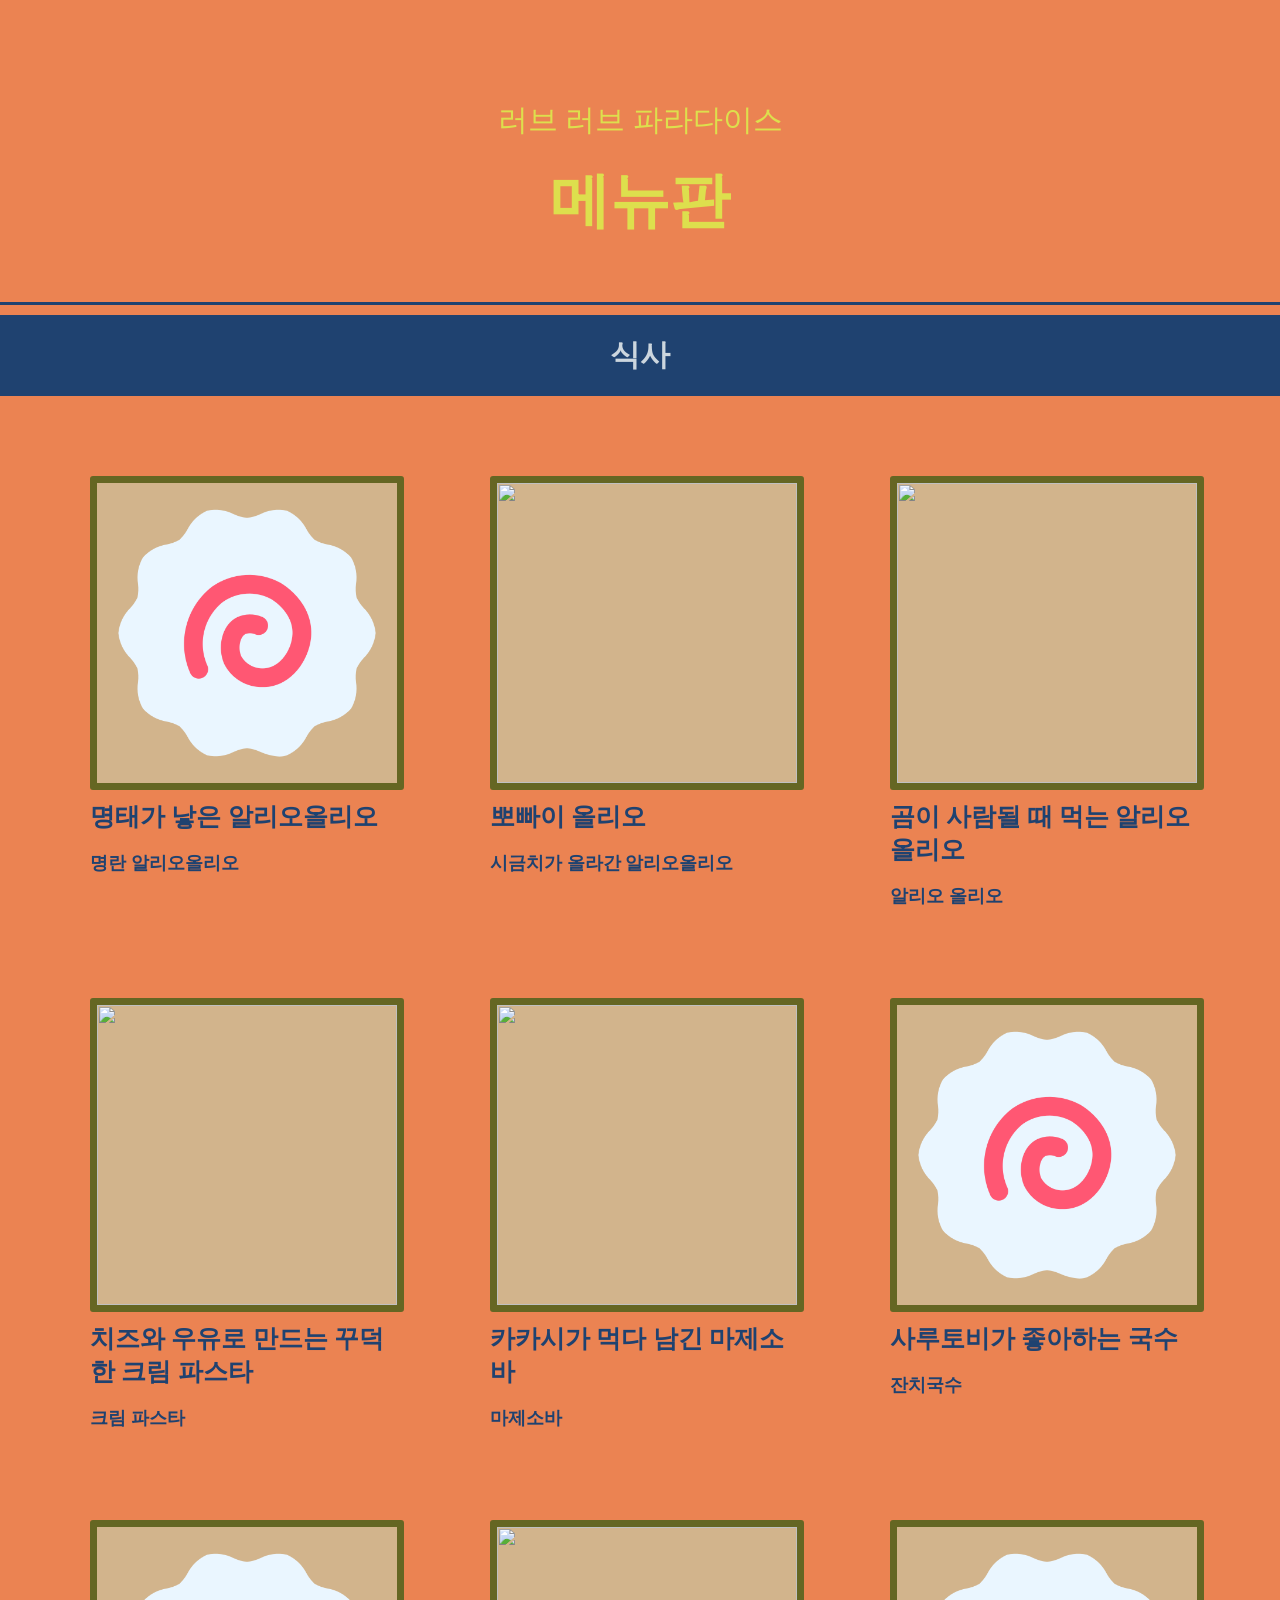
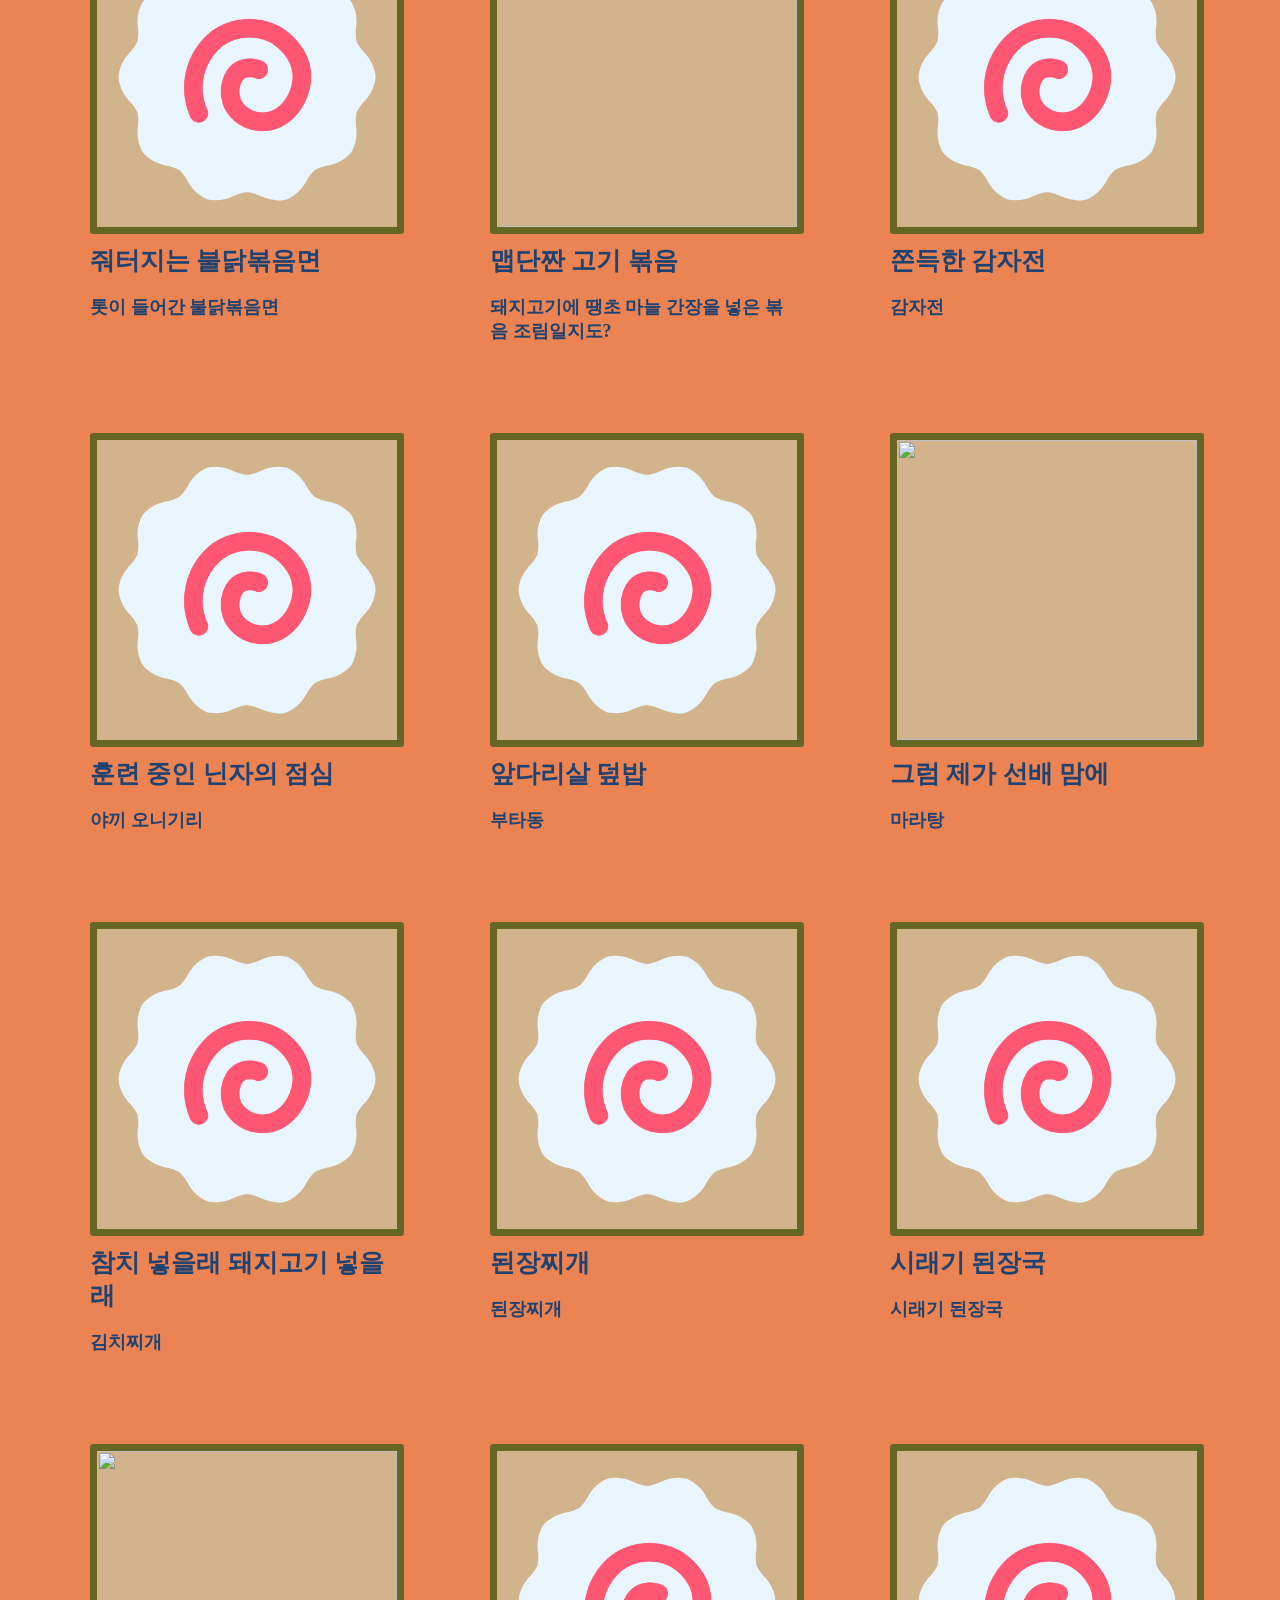
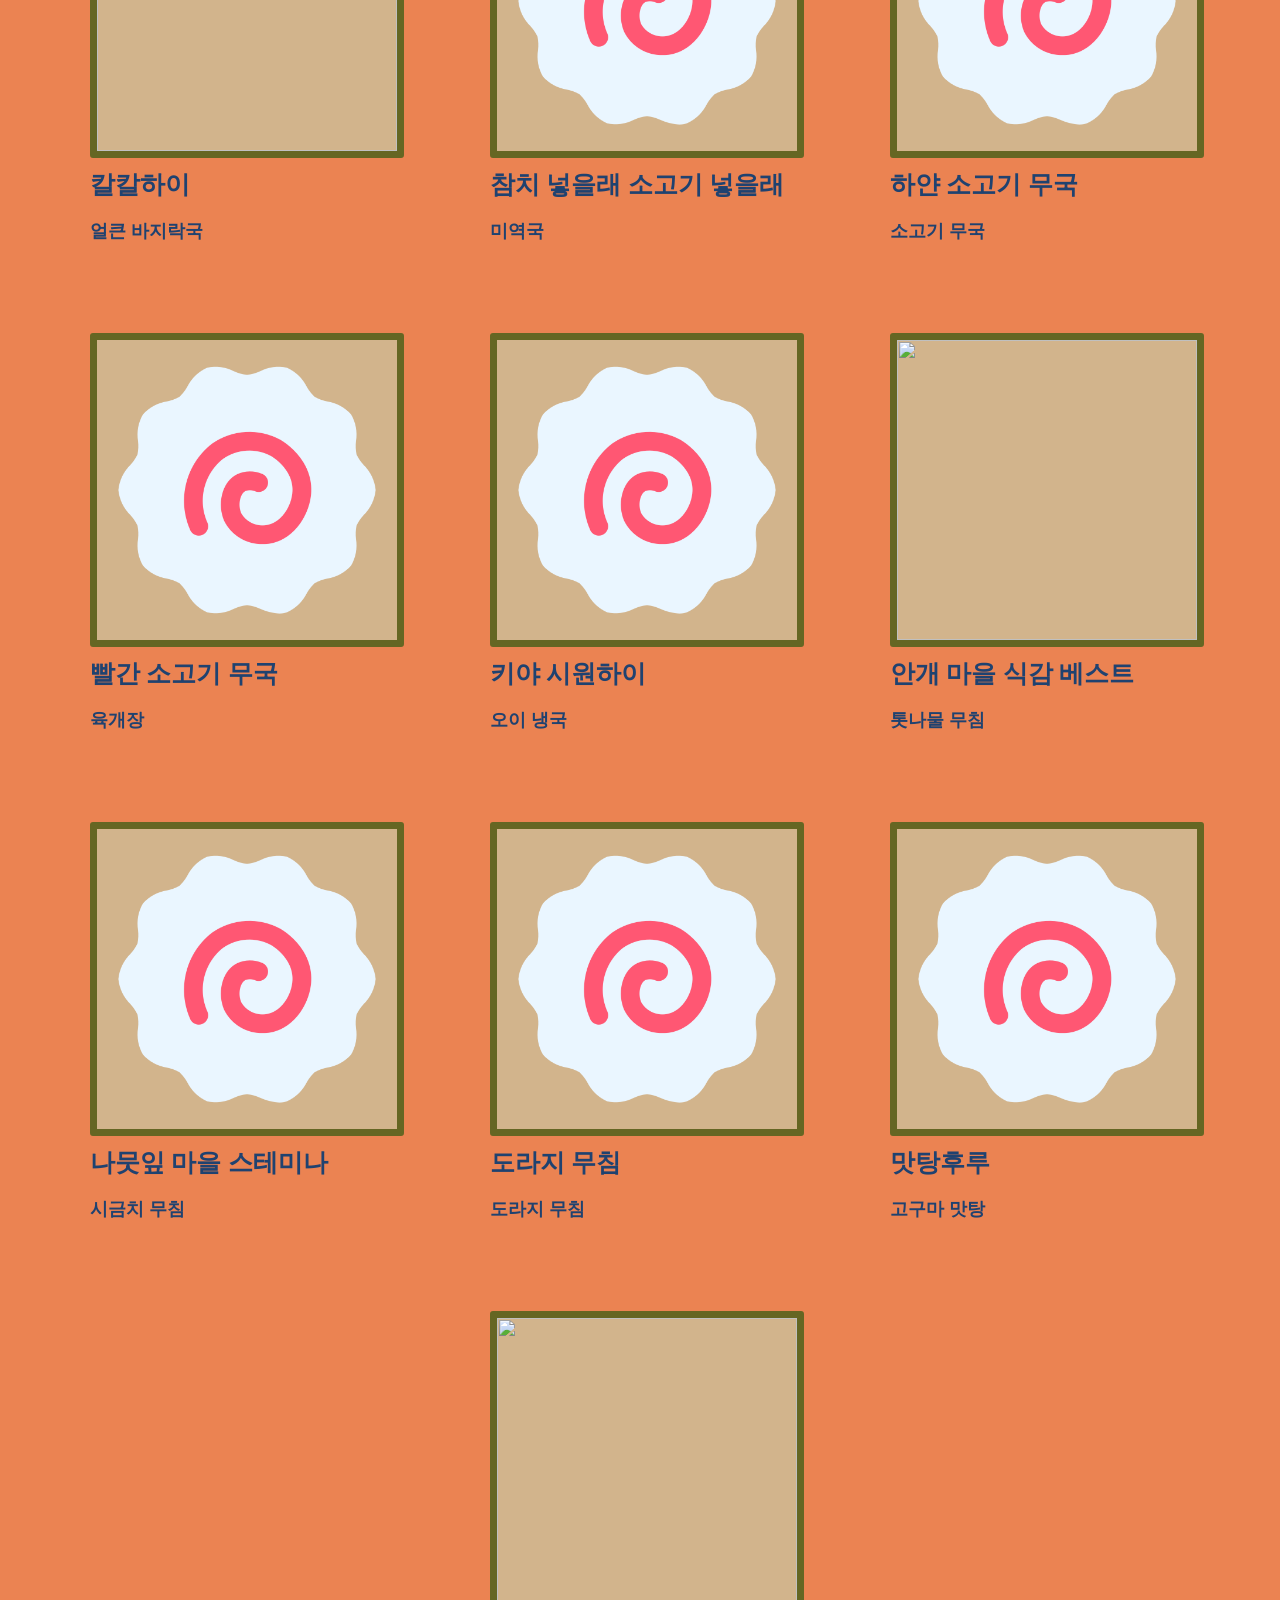
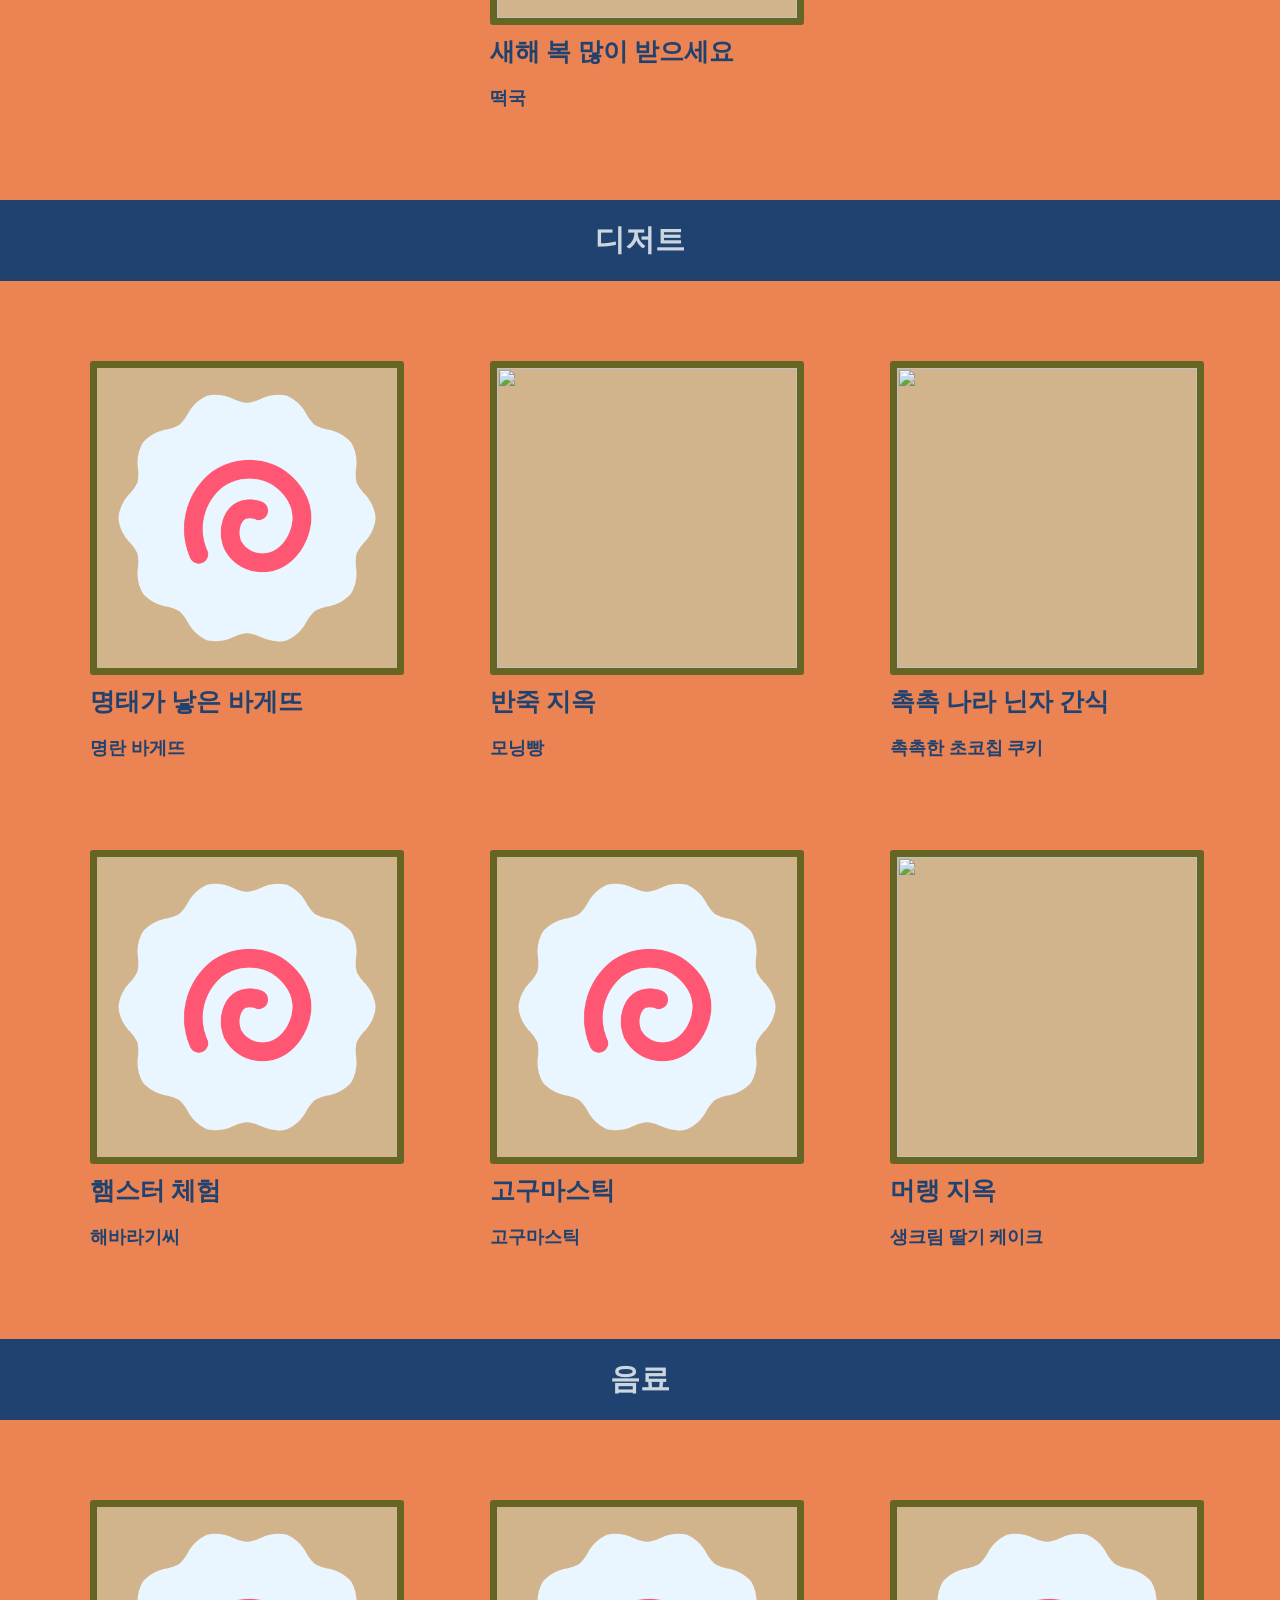
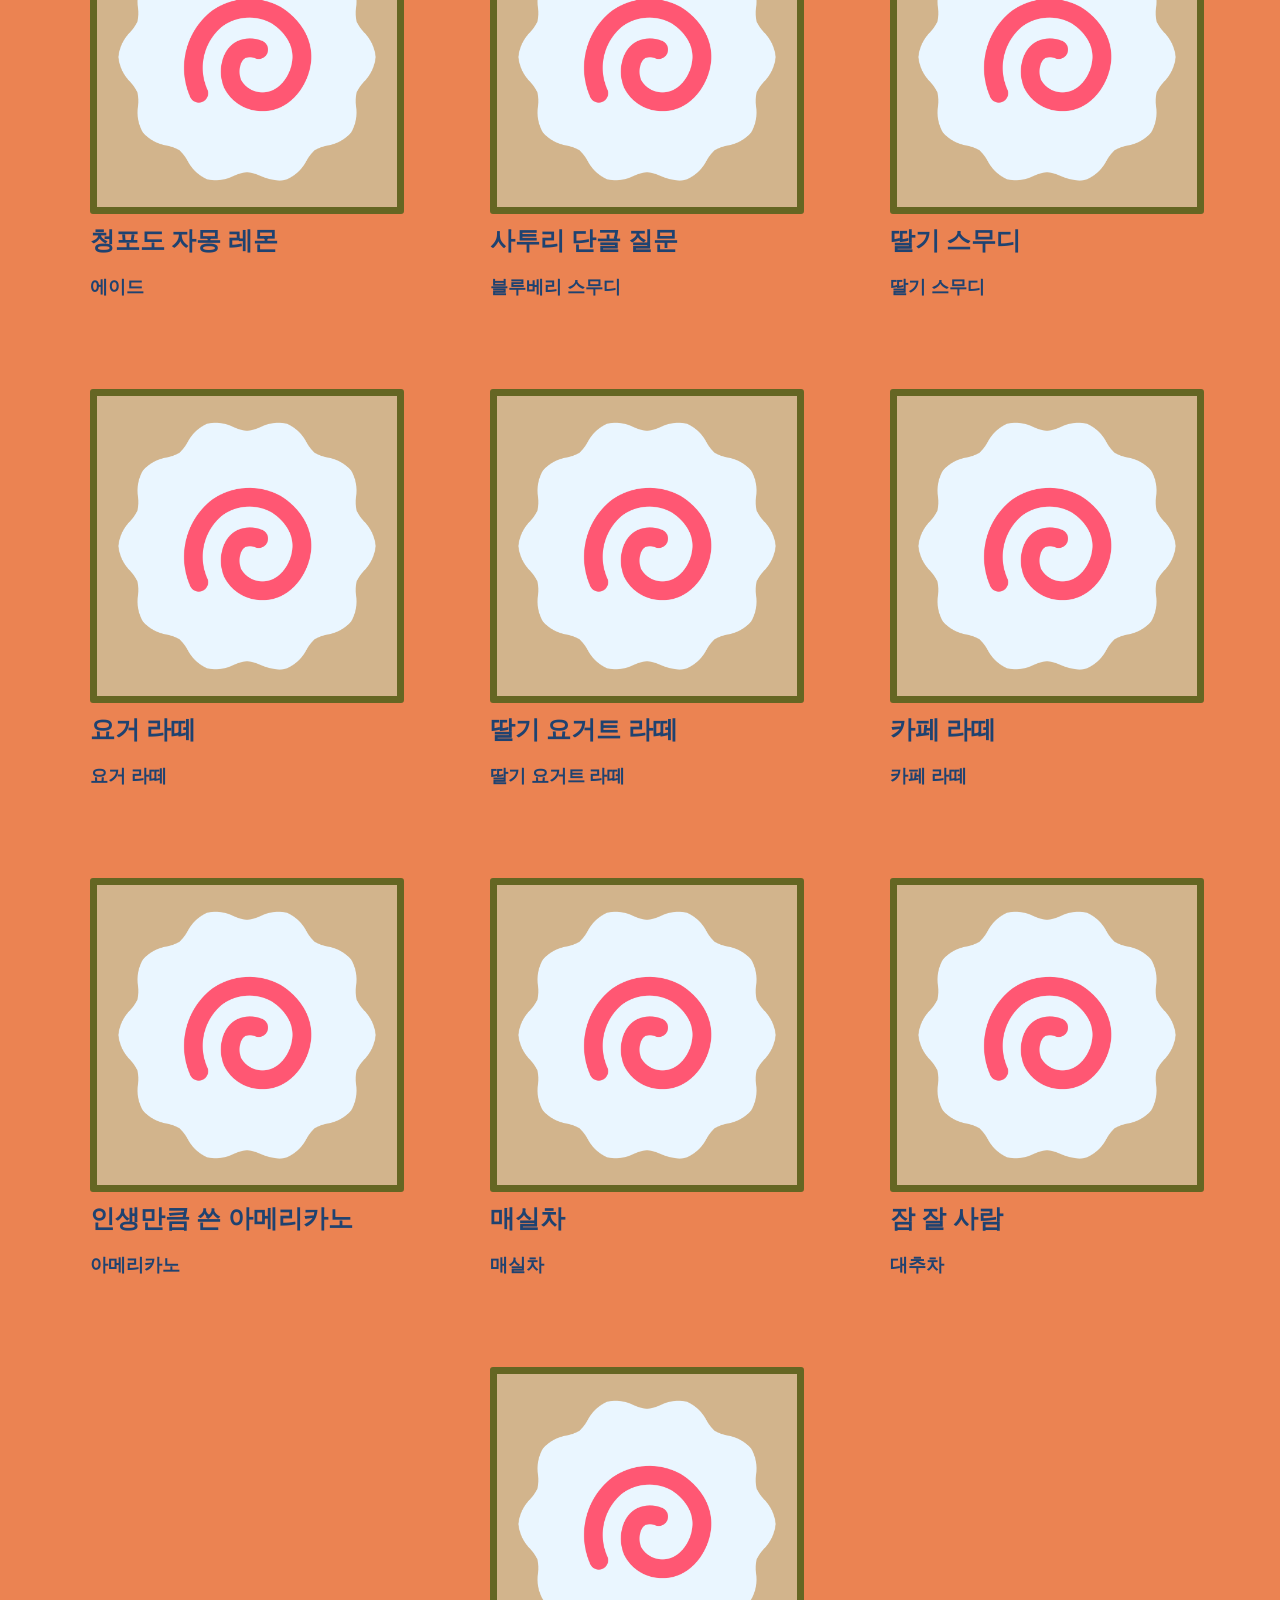
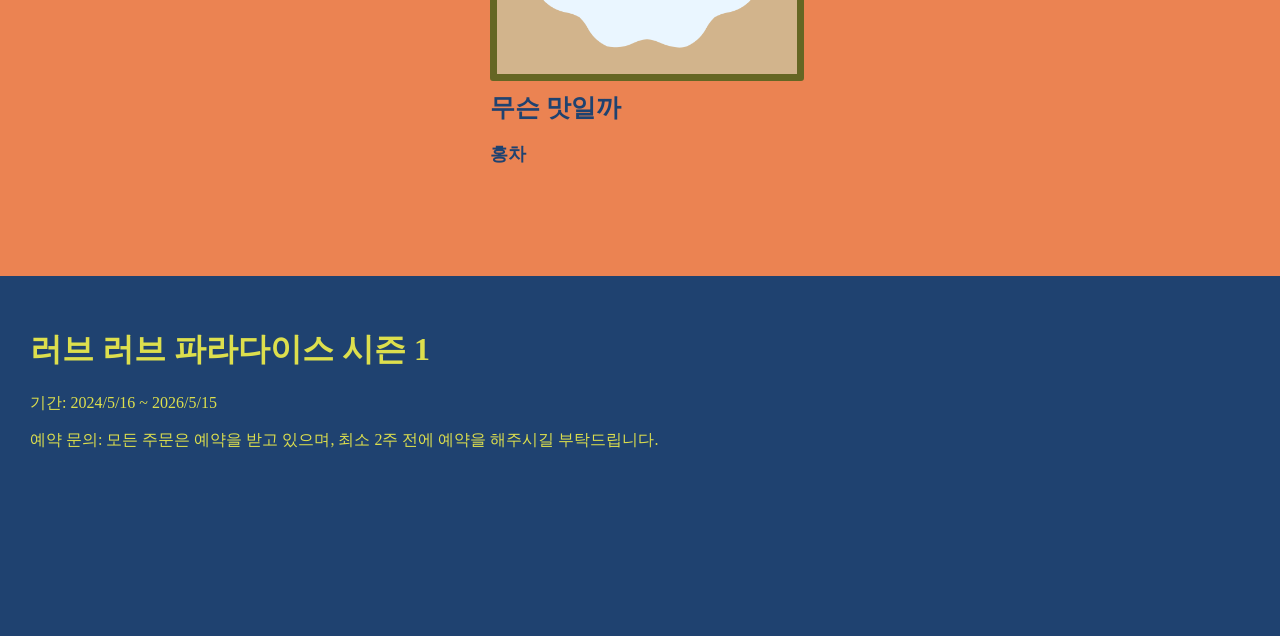
==== commit 979ffdb6: "Update: img" ====
--- a/index.html
+++ b/index.html
@@ -20,21 +20,21 @@
             <div class="menu-card-wrapper">
                 <div class="menu-card">
                     <div class="img-wrapper">
-                        <img class="menu-img" src="https://i.namu.wiki/i/IE_6CRMM82G0Ag3PAVXO4U20fqJvUgpxa3ZyCsemeITAAdGG-vCcfXVplOfixj6UMYwcw_d5Jc0lJXCOJJHoHLOgeEYLAiezGgAMmRtiNNsPT2LlfQ8wEw_Vo-1fhC6i5OC9AXPHNewkfn0n6Crykg.webp">
+                        <img class="menu-img" src="./assets/나루토마키.png">
                     </div>
                     <div class="menu-name">명태가 낳은 알리오올리오</div>
                     <p class="menu-detail">명란 알리오올리오</p>
                 </div>
                 <div class="menu-card">
                     <div class="img-wrapper">
-                        <img class="menu-img" src="./assets/시금치올리오.png">
+                        <img class="menu-img" src="./assets/시금치올리오.png">
                     </div>
                     <div class="menu-name">뽀빠이 올리오</div>
                     <p class="menu-detail">시금치가 올라간 알리오올리오</p>
                 </div>
                 <div class="menu-card">
                     <div class="img-wrapper">
-                        <img class="menu-img" src="./assets/알리오올리오.png">
+                        <img class="menu-img" src="./assets/알리오올리오.png">
                     </div>
                     <div class="menu-name">곰이 사람될 때 먹는 알리오 올리오</div>
                     <p class="menu-detail">알리오 올리오</p>
@@ -57,7 +57,7 @@
                 </div>
                 <div class="menu-card">
                     <div class="img-wrapper">
-                        <img class="menu-img" src="https://i.namu.wiki/i/IE_6CRMM82G0Ag3PAVXO4U20fqJvUgpxa3ZyCsemeITAAdGG-vCcfXVplOfixj6UMYwcw_d5Jc0lJXCOJJHoHLOgeEYLAiezGgAMmRtiNNsPT2LlfQ8wEw_Vo-1fhC6i5OC9AXPHNewkfn0n6Crykg.webp">
+                        <img class="menu-img" src="./assets/나루토마키.png">
                     </div>
                     <div class="menu-name">사루토비가 좋아하는 국수</div>
                     <p class="menu-detail">잔치국수</p>
@@ -66,7 +66,7 @@
             <div class="menu-card-wrapper">
                 <div class="menu-card">
                     <div class="img-wrapper">
-                        <img class="menu-img" src="https://i.namu.wiki/i/IE_6CRMM82G0Ag3PAVXO4U20fqJvUgpxa3ZyCsemeITAAdGG-vCcfXVplOfixj6UMYwcw_d5Jc0lJXCOJJHoHLOgeEYLAiezGgAMmRtiNNsPT2LlfQ8wEw_Vo-1fhC6i5OC9AXPHNewkfn0n6Crykg.webp">
+                        <img class="menu-img" src="./assets/나루토마키.png">
                     </div>
                     <div class="menu-name">줘터지는 불닭볶음면</div>
                     <p class="menu-detail">톳이 들어간 불닭볶음면</p>
@@ -80,7 +80,7 @@
                 </div>
                 <div class="menu-card">
                     <div class="img-wrapper">
-                        <img class="menu-img" src="https://i.namu.wiki/i/IE_6CRMM82G0Ag3PAVXO4U20fqJvUgpxa3ZyCsemeITAAdGG-vCcfXVplOfixj6UMYwcw_d5Jc0lJXCOJJHoHLOgeEYLAiezGgAMmRtiNNsPT2LlfQ8wEw_Vo-1fhC6i5OC9AXPHNewkfn0n6Crykg.webp">
+                        <img class="menu-img" src="./assets/나루토마키.png">
                     </div>
                     <div class="menu-name">쫀득한 감자전</div>
                     <p class="menu-detail">감자전</p>
@@ -89,14 +89,14 @@
             <div class="menu-card-wrapper">
                 <div class="menu-card">
                     <div class="img-wrapper">
-                        <img class="menu-img" src="https://i.namu.wiki/i/IE_6CRMM82G0Ag3PAVXO4U20fqJvUgpxa3ZyCsemeITAAdGG-vCcfXVplOfixj6UMYwcw_d5Jc0lJXCOJJHoHLOgeEYLAiezGgAMmRtiNNsPT2LlfQ8wEw_Vo-1fhC6i5OC9AXPHNewkfn0n6Crykg.webp">
+                        <img class="menu-img" src="./assets/나루토마키.png">
                     </div>
                     <div class="menu-name">훈련 중인 닌자의 점심</div>
                     <p class="menu-detail">야끼 오니기리</p>
                 </div>
                 <div class="menu-card">
                     <div class="img-wrapper">
-                        <img class="menu-img" src="https://i.namu.wiki/i/IE_6CRMM82G0Ag3PAVXO4U20fqJvUgpxa3ZyCsemeITAAdGG-vCcfXVplOfixj6UMYwcw_d5Jc0lJXCOJJHoHLOgeEYLAiezGgAMmRtiNNsPT2LlfQ8wEw_Vo-1fhC6i5OC9AXPHNewkfn0n6Crykg.webp">
+                        <img class="menu-img" src="./assets/나루토마키.png">
                     </div>
                     <div class="menu-name">앞다리살 덮밥</div>
                     <p class="menu-detail">부타동</p>
@@ -112,21 +112,21 @@
             <div class="menu-card-wrapper">
                 <div class="menu-card">
                     <div class="img-wrapper">
-                        <img class="menu-img" src="https://i.namu.wiki/i/IE_6CRMM82G0Ag3PAVXO4U20fqJvUgpxa3ZyCsemeITAAdGG-vCcfXVplOfixj6UMYwcw_d5Jc0lJXCOJJHoHLOgeEYLAiezGgAMmRtiNNsPT2LlfQ8wEw_Vo-1fhC6i5OC9AXPHNewkfn0n6Crykg.webp">
+                        <img class="menu-img" src="./assets/나루토마키.png">
                     </div>
                     <div class="menu-name">참치 넣을래 돼지고기 넣을래</div>
                     <p class="menu-detail">김치찌개</p>
                 </div>
                 <div class="menu-card">
                     <div class="img-wrapper">
-                        <img class="menu-img" src="https://i.namu.wiki/i/IE_6CRMM82G0Ag3PAVXO4U20fqJvUgpxa3ZyCsemeITAAdGG-vCcfXVplOfixj6UMYwcw_d5Jc0lJXCOJJHoHLOgeEYLAiezGgAMmRtiNNsPT2LlfQ8wEw_Vo-1fhC6i5OC9AXPHNewkfn0n6Crykg.webp">
+                        <img class="menu-img" src="./assets/나루토마키.png">
                     </div>
                     <div class="menu-name">된장찌개</div>
                     <p class="menu-detail">된장찌개</p>
                 </div>
                 <div class="menu-card">
                     <div class="img-wrapper">
-                        <img class="menu-img" src="https://i.namu.wiki/i/IE_6CRMM82G0Ag3PAVXO4U20fqJvUgpxa3ZyCsemeITAAdGG-vCcfXVplOfixj6UMYwcw_d5Jc0lJXCOJJHoHLOgeEYLAiezGgAMmRtiNNsPT2LlfQ8wEw_Vo-1fhC6i5OC9AXPHNewkfn0n6Crykg.webp">
+                        <img class="menu-img" src="./assets/나루토마키.png">
                     </div>
                     <div class="menu-name">시래기 된장국</div>
                     <p class="menu-detail">시래기 된장국</p>
@@ -142,14 +142,14 @@
                 </div>
                 <div class="menu-card">
                     <div class="img-wrapper">
-                        <img class="menu-img" src="https://i.namu.wiki/i/IE_6CRMM82G0Ag3PAVXO4U20fqJvUgpxa3ZyCsemeITAAdGG-vCcfXVplOfixj6UMYwcw_d5Jc0lJXCOJJHoHLOgeEYLAiezGgAMmRtiNNsPT2LlfQ8wEw_Vo-1fhC6i5OC9AXPHNewkfn0n6Crykg.webp">
+                        <img class="menu-img" src="./assets/나루토마키.png">
                     </div>
                     <div class="menu-name">참치 넣을래 소고기 넣을래</div>
                     <p class="menu-detail">미역국</p>
                 </div>
                 <div class="menu-card">
                     <div class="img-wrapper">
-                        <img class="menu-img" src="https://i.namu.wiki/i/IE_6CRMM82G0Ag3PAVXO4U20fqJvUgpxa3ZyCsemeITAAdGG-vCcfXVplOfixj6UMYwcw_d5Jc0lJXCOJJHoHLOgeEYLAiezGgAMmRtiNNsPT2LlfQ8wEw_Vo-1fhC6i5OC9AXPHNewkfn0n6Crykg.webp">
+                        <img class="menu-img" src="./assets/나루토마키.png">
                     </div>
                     <div class="menu-name">하얀 소고기 무국</div>
                     <p class="menu-detail">소고기 무국</p>
@@ -158,14 +158,14 @@
             <div class="menu-card-wrapper">
                 <div class="menu-card">
                     <div class="img-wrapper">
-                        <img class="menu-img" src="https://i.namu.wiki/i/IE_6CRMM82G0Ag3PAVXO4U20fqJvUgpxa3ZyCsemeITAAdGG-vCcfXVplOfixj6UMYwcw_d5Jc0lJXCOJJHoHLOgeEYLAiezGgAMmRtiNNsPT2LlfQ8wEw_Vo-1fhC6i5OC9AXPHNewkfn0n6Crykg.webp">
+                        <img class="menu-img" src="./assets/나루토마키.png">
                     </div>
                     <div class="menu-name">빨간 소고기 무국</div>
                     <p class="menu-detail">육개장</p>
                 </div>
                 <div class="menu-card">
                     <div class="img-wrapper">
-                        <img class="menu-img" src="https://i.namu.wiki/i/IE_6CRMM82G0Ag3PAVXO4U20fqJvUgpxa3ZyCsemeITAAdGG-vCcfXVplOfixj6UMYwcw_d5Jc0lJXCOJJHoHLOgeEYLAiezGgAMmRtiNNsPT2LlfQ8wEw_Vo-1fhC6i5OC9AXPHNewkfn0n6Crykg.webp">
+                        <img class="menu-img" src="./assets/나루토마키.png">
                     </div>
                     <div class="menu-name">키야 시원하이</div>
                     <p class="menu-detail">오이 냉국</p>
@@ -181,21 +181,21 @@
             <div class="menu-card-wrapper">
                 <div class="menu-card">
                     <div class="img-wrapper">
-                        <img class="menu-img" src="https://i.namu.wiki/i/IE_6CRMM82G0Ag3PAVXO4U20fqJvUgpxa3ZyCsemeITAAdGG-vCcfXVplOfixj6UMYwcw_d5Jc0lJXCOJJHoHLOgeEYLAiezGgAMmRtiNNsPT2LlfQ8wEw_Vo-1fhC6i5OC9AXPHNewkfn0n6Crykg.webp">
+                        <img class="menu-img" src="./assets/나루토마키.png">
                     </div>
                     <div class="menu-name">나뭇잎 마을 스테미나</div>
                     <p class="menu-detail">시금치 무침</p>
                 </div>
                 <div class="menu-card">
                     <div class="img-wrapper">
-                        <img class="menu-img" src="https://i.namu.wiki/i/IE_6CRMM82G0Ag3PAVXO4U20fqJvUgpxa3ZyCsemeITAAdGG-vCcfXVplOfixj6UMYwcw_d5Jc0lJXCOJJHoHLOgeEYLAiezGgAMmRtiNNsPT2LlfQ8wEw_Vo-1fhC6i5OC9AXPHNewkfn0n6Crykg.webp">
+                        <img class="menu-img" src="./assets/나루토마키.png">
                     </div>
                     <div class="menu-name">도라지 무침</div>
                     <p class="menu-detail">도라지 무침</p>
                 </div>
                 <div class="menu-card">
                     <div class="img-wrapper">
-                        <img class="menu-img" src="./assets/고구마맛탕.png">
+                        <img class="menu-img" src="./assets/나루토마키.png">
                     </div>
                     <div class="menu-name">맛탕후루</div>
                     <p class="menu-detail">고구마 맛탕</p>
@@ -216,7 +216,7 @@
             <div class="menu-card-wrapper">
                 <div class="menu-card">
                     <div class="img-wrapper">
-                        <img class="menu-img" src="https://i.namu.wiki/i/IE_6CRMM82G0Ag3PAVXO4U20fqJvUgpxa3ZyCsemeITAAdGG-vCcfXVplOfixj6UMYwcw_d5Jc0lJXCOJJHoHLOgeEYLAiezGgAMmRtiNNsPT2LlfQ8wEw_Vo-1fhC6i5OC9AXPHNewkfn0n6Crykg.webp">
+                        <img class="menu-img" src="./assets/나루토마키.png">
                     </div>
                     <div class="menu-name">명태가 낳은 바게뜨</div>
                     <p class="menu-detail">명란 바게뜨</p>
@@ -239,14 +239,14 @@
             <div class="menu-card-wrapper">
                 <div class="menu-card">
                     <div class="img-wrapper">
-                        <img class="menu-img" src="https://i.namu.wiki/i/IE_6CRMM82G0Ag3PAVXO4U20fqJvUgpxa3ZyCsemeITAAdGG-vCcfXVplOfixj6UMYwcw_d5Jc0lJXCOJJHoHLOgeEYLAiezGgAMmRtiNNsPT2LlfQ8wEw_Vo-1fhC6i5OC9AXPHNewkfn0n6Crykg.webp">
+                        <img class="menu-img" src="./assets/나루토마키.png">
                     </div>
                     <div class="menu-name">햄스터 체험</div>
                     <p class="menu-detail">해바라기씨</p>
                 </div>
                 <div class="menu-card">
                     <div class="img-wrapper">
-                        <img class="menu-img" src="https://i.namu.wiki/i/IE_6CRMM82G0Ag3PAVXO4U20fqJvUgpxa3ZyCsemeITAAdGG-vCcfXVplOfixj6UMYwcw_d5Jc0lJXCOJJHoHLOgeEYLAiezGgAMmRtiNNsPT2LlfQ8wEw_Vo-1fhC6i5OC9AXPHNewkfn0n6Crykg.webp">
+                        <img class="menu-img" src="./assets/나루토마키.png">
                     </div>
                     <div class="menu-name">고구마스틱</div>
                     <p class="menu-detail">고구마스틱</p>
@@ -265,21 +265,21 @@
             <div class="menu-card-wrapper">
                 <div class="menu-card">
                     <div class="img-wrapper">
-                        <img class="menu-img" src="https://i.namu.wiki/i/IE_6CRMM82G0Ag3PAVXO4U20fqJvUgpxa3ZyCsemeITAAdGG-vCcfXVplOfixj6UMYwcw_d5Jc0lJXCOJJHoHLOgeEYLAiezGgAMmRtiNNsPT2LlfQ8wEw_Vo-1fhC6i5OC9AXPHNewkfn0n6Crykg.webp">
+                        <img class="menu-img" src="./assets/나루토마키.png">
                     </div>
                     <div class="menu-name">청포도 자몽 레몬</div>
                     <p class="menu-detail">에이드</p>
                 </div>
                 <div class="menu-card">
                     <div class="img-wrapper">
-                        <img class="menu-img" src="https://i.namu.wiki/i/IE_6CRMM82G0Ag3PAVXO4U20fqJvUgpxa3ZyCsemeITAAdGG-vCcfXVplOfixj6UMYwcw_d5Jc0lJXCOJJHoHLOgeEYLAiezGgAMmRtiNNsPT2LlfQ8wEw_Vo-1fhC6i5OC9AXPHNewkfn0n6Crykg.webp">
+                        <img class="menu-img" src="./assets/나루토마키.png">
                     </div>
                     <div class="menu-name">사투리 단골 질문</div>
                     <p class="menu-detail">블루베리 스무디</p>
                 </div>
                 <div class="menu-card">
                     <div class="img-wrapper">
-                        <img class="menu-img" src="https://i.namu.wiki/i/IE_6CRMM82G0Ag3PAVXO4U20fqJvUgpxa3ZyCsemeITAAdGG-vCcfXVplOfixj6UMYwcw_d5Jc0lJXCOJJHoHLOgeEYLAiezGgAMmRtiNNsPT2LlfQ8wEw_Vo-1fhC6i5OC9AXPHNewkfn0n6Crykg.webp">
+                        <img class="menu-img" src="./assets/나루토마키.png">
                     </div>
                     <div class="menu-name">딸기 스무디</div>
                     <p class="menu-detail">딸기 스무디</p>
@@ -288,21 +288,21 @@
             <div class="menu-card-wrapper">
                 <div class="menu-card">
                     <div class="img-wrapper">
-                        <img class="menu-img" src="https://i.namu.wiki/i/IE_6CRMM82G0Ag3PAVXO4U20fqJvUgpxa3ZyCsemeITAAdGG-vCcfXVplOfixj6UMYwcw_d5Jc0lJXCOJJHoHLOgeEYLAiezGgAMmRtiNNsPT2LlfQ8wEw_Vo-1fhC6i5OC9AXPHNewkfn0n6Crykg.webp">
+                        <img class="menu-img" src="./assets/나루토마키.png">
                     </div>
                     <div class="menu-name">요거 라떼</div>
                     <p class="menu-detail">요거 라떼</p>
                 </div>
                 <div class="menu-card">
                     <div class="img-wrapper">
-                        <img class="menu-img" src="https://i.namu.wiki/i/IE_6CRMM82G0Ag3PAVXO4U20fqJvUgpxa3ZyCsemeITAAdGG-vCcfXVplOfixj6UMYwcw_d5Jc0lJXCOJJHoHLOgeEYLAiezGgAMmRtiNNsPT2LlfQ8wEw_Vo-1fhC6i5OC9AXPHNewkfn0n6Crykg.webp">
+                        <img class="menu-img" src="./assets/나루토마키.png">
                     </div>
                     <div class="menu-name">딸기 요거트 라떼</div>
                     <p class="menu-detail">딸기 요거트 라떼</p>
                 </div>
                 <div class="menu-card">
                     <div class="img-wrapper">
-                        <img class="menu-img" src="https://i.namu.wiki/i/IE_6CRMM82G0Ag3PAVXO4U20fqJvUgpxa3ZyCsemeITAAdGG-vCcfXVplOfixj6UMYwcw_d5Jc0lJXCOJJHoHLOgeEYLAiezGgAMmRtiNNsPT2LlfQ8wEw_Vo-1fhC6i5OC9AXPHNewkfn0n6Crykg.webp">
+                        <img class="menu-img" src="./assets/나루토마키.png">
                     </div>
                     <div class="menu-name">카페 라떼</div>
                     <p class="menu-detail">카페 라떼</p>
@@ -312,21 +312,21 @@
             <div class="menu-card-wrapper">
                 <div class="menu-card">
                     <div class="img-wrapper">
-                        <img class="menu-img" src="https://i.namu.wiki/i/IE_6CRMM82G0Ag3PAVXO4U20fqJvUgpxa3ZyCsemeITAAdGG-vCcfXVplOfixj6UMYwcw_d5Jc0lJXCOJJHoHLOgeEYLAiezGgAMmRtiNNsPT2LlfQ8wEw_Vo-1fhC6i5OC9AXPHNewkfn0n6Crykg.webp">
+                        <img class="menu-img" src="./assets/나루토마키.png">
                     </div>
                     <div class="menu-name">인생만큼 쓴 아메리카노</div>
                     <p class="menu-detail">아메리카노</p>
                 </div>
                 <div class="menu-card">
                     <div class="img-wrapper">
-                        <img class="menu-img" src="https://i.namu.wiki/i/IE_6CRMM82G0Ag3PAVXO4U20fqJvUgpxa3ZyCsemeITAAdGG-vCcfXVplOfixj6UMYwcw_d5Jc0lJXCOJJHoHLOgeEYLAiezGgAMmRtiNNsPT2LlfQ8wEw_Vo-1fhC6i5OC9AXPHNewkfn0n6Crykg.webp">
+                        <img class="menu-img" src="./assets/나루토마키.png">
                     </div>
                     <div class="menu-name">매실차</div>
                     <p class="menu-detail">매실차</p>
                 </div>
                 <div class="menu-card">
                     <div class="img-wrapper">
-                        <img class="menu-img" src="https://i.namu.wiki/i/IE_6CRMM82G0Ag3PAVXO4U20fqJvUgpxa3ZyCsemeITAAdGG-vCcfXVplOfixj6UMYwcw_d5Jc0lJXCOJJHoHLOgeEYLAiezGgAMmRtiNNsPT2LlfQ8wEw_Vo-1fhC6i5OC9AXPHNewkfn0n6Crykg.webp">
+                        <img class="menu-img" src="./assets/나루토마키.png">
                     </div>
                     <div class="menu-name">잠 잘 사람</div>
                     <p class="menu-detail">대추차</p>
@@ -335,7 +335,7 @@
             <div class="menu-card-wrapper">
                 <div class="menu-card">
                     <div class="img-wrapper">
-                        <img class="menu-img" src="https://i.namu.wiki/i/IE_6CRMM82G0Ag3PAVXO4U20fqJvUgpxa3ZyCsemeITAAdGG-vCcfXVplOfixj6UMYwcw_d5Jc0lJXCOJJHoHLOgeEYLAiezGgAMmRtiNNsPT2LlfQ8wEw_Vo-1fhC6i5OC9AXPHNewkfn0n6Crykg.webp">
+                        <img class="menu-img" src="./assets/나루토마키.png">
                     </div>
                     <div class="menu-name">무슨 맛일까</div>
                     <p class="menu-detail">홍차</p>
@@ -347,7 +347,6 @@
     <div class="wrapper">
         <h1>러브 러브 파라다이스 시즌 1</h1>
         <p>기간: 2024/5/16 ~ 2026/5/15</p>
-        <p>주소: Magye Dosii DragonSkyRoad 176 Sungho 63-7 A-Dong 301 ho</p>
         <p>예약 문의: 모든 주문은 예약을 받고 있으며, 최소 2주 전에 예약을 해주시길 부탁드립니다. </p>
     </div>
 </footer>
--- a/index.css
+++ b/index.css
@@ -61,12 +61,23 @@
 .img-wrapper {
     text-align: center;
     margin-bottom: 10px;
+    position: relative;
+    width: 100%;           /* 혹은 원하는 너비 지정 */
+    aspect-ratio: 1 / 1;   /* 1:1 비율 유지 */
+    overflow: hidden;      /* 넘치는 이미지 숨김 */
+    border: 7px solid #656623;
+    border-radius: 3px;
 }
 
 .menu-img {
+    position: absolute;
+    top: 50%;
+    left: 50%;
     width: 100%;
-    border: 7px solid #656623;
-    border-radius: 3px;
+    height: 100%;
+    object-fit: cover;     /* 비율 유지하며 꽉 채움 */
+    transform: translate(-50%, -50%);
+    background-color: tan;
 }
 
 .menu-name {
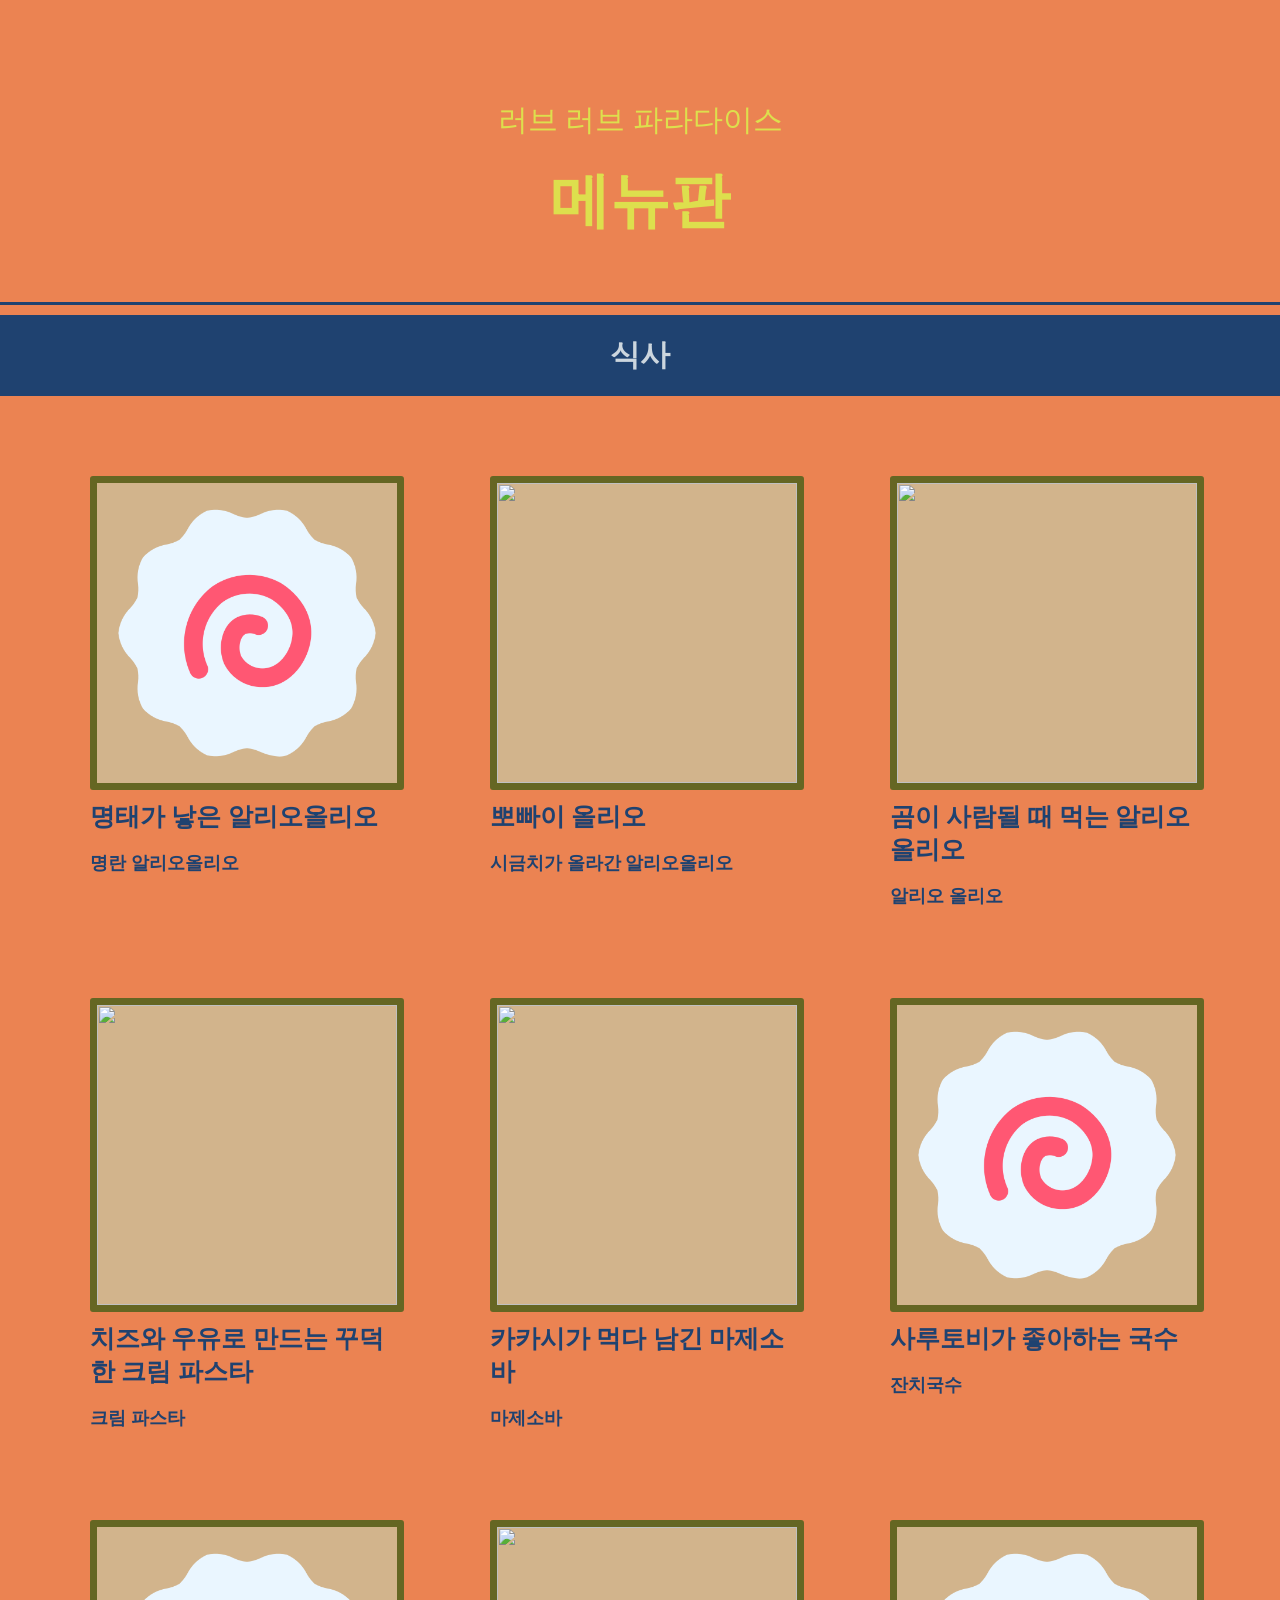
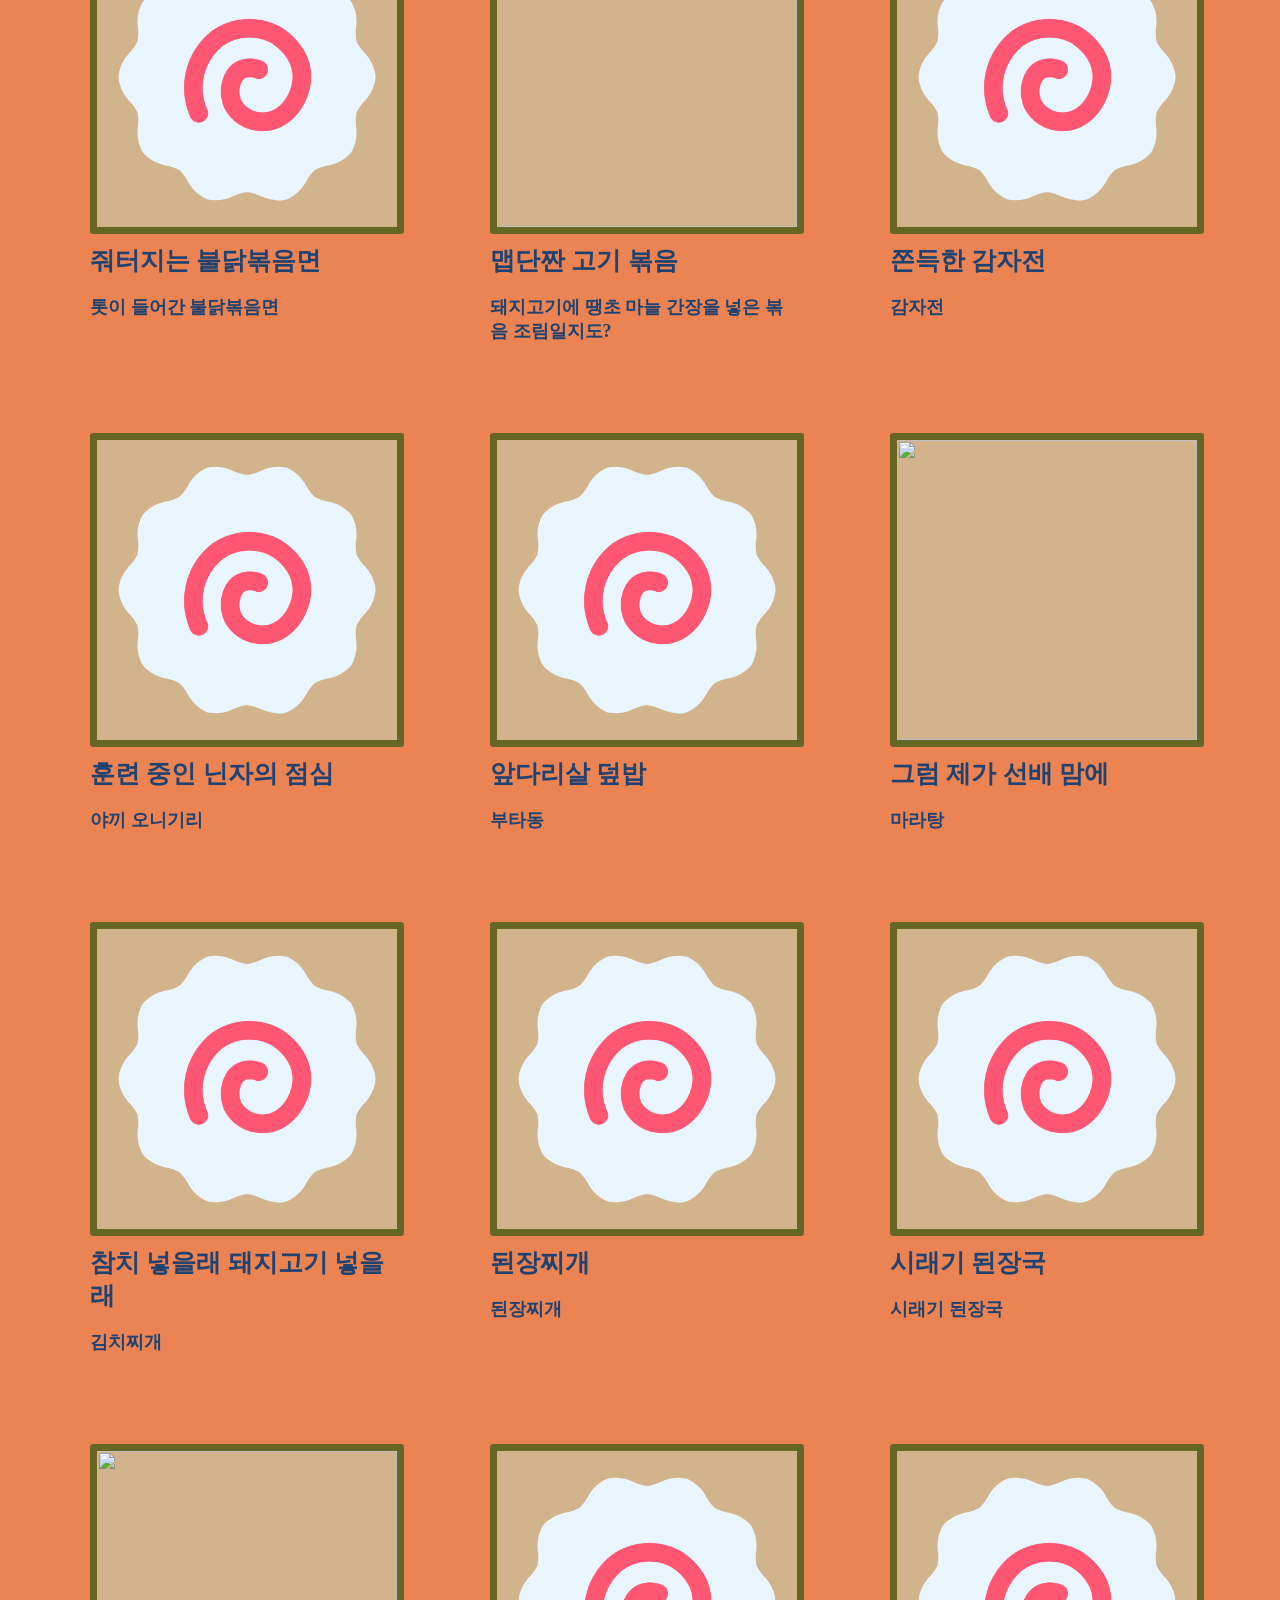
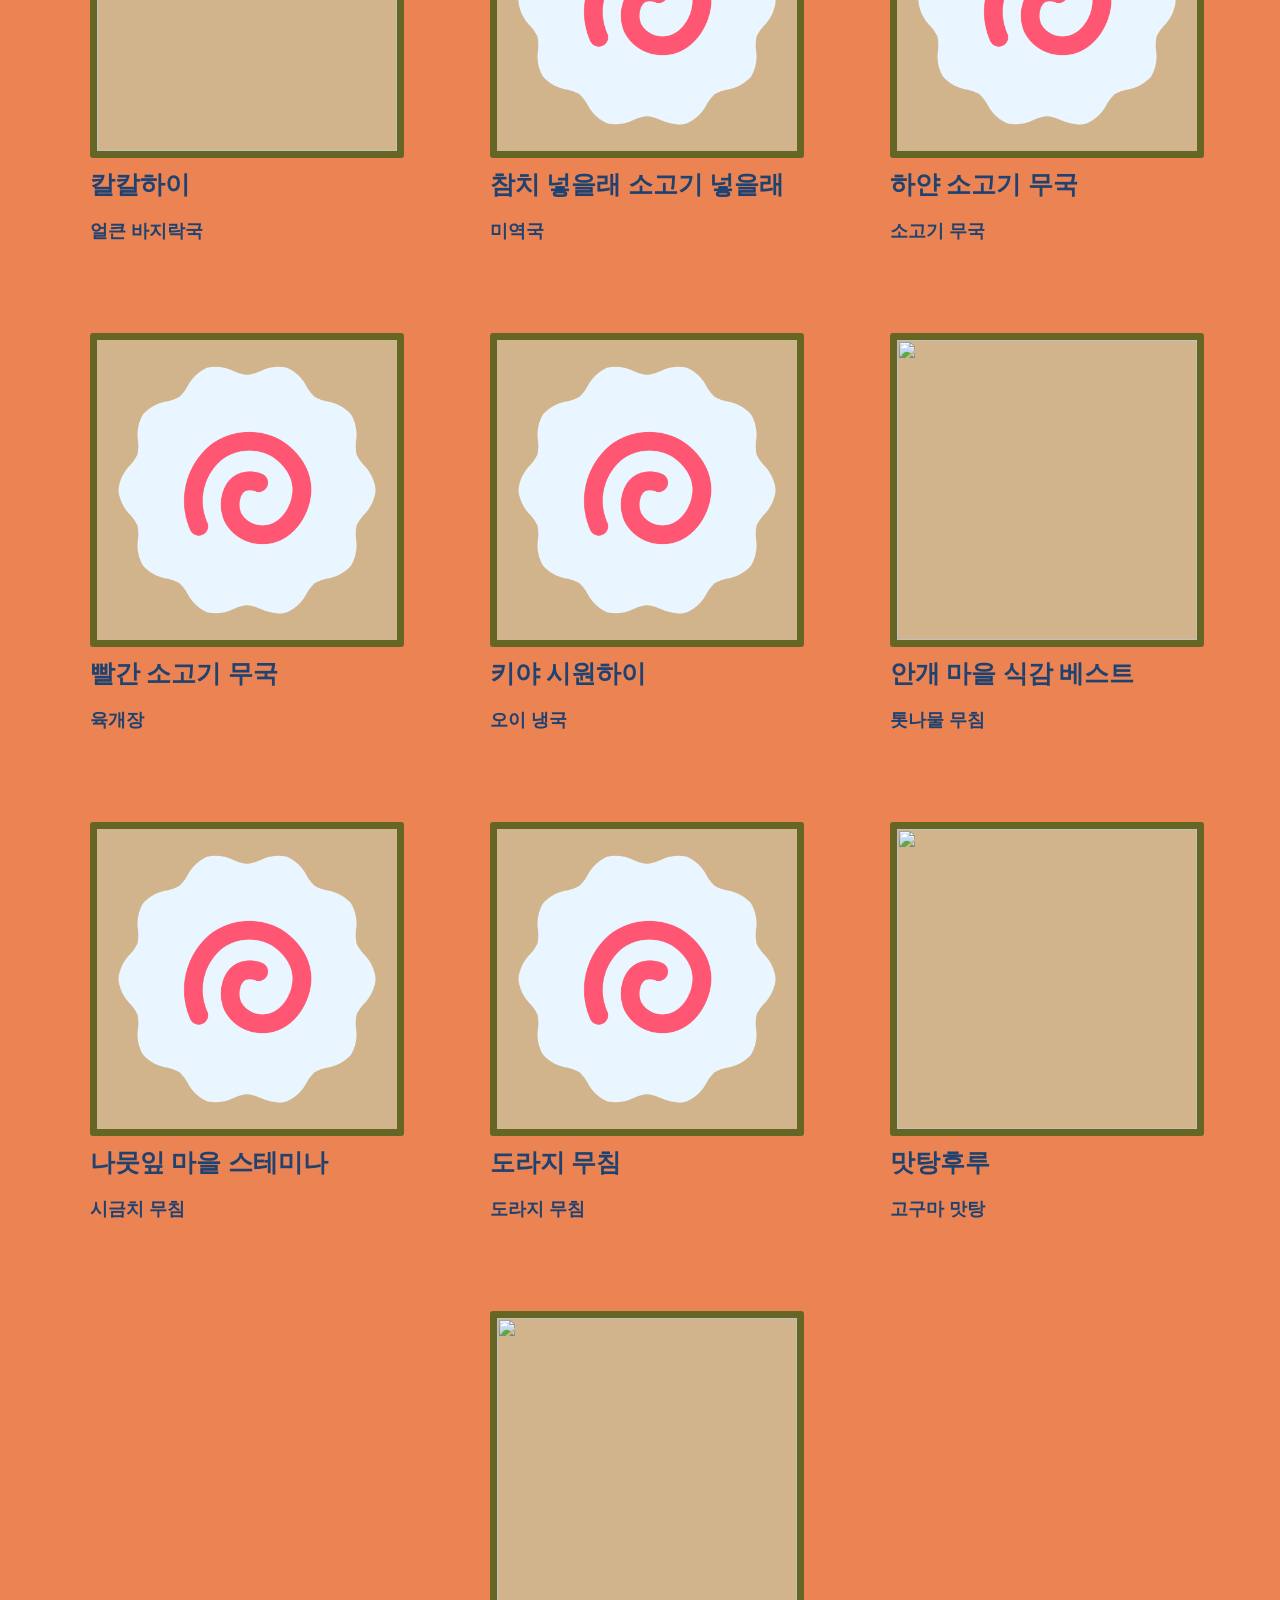
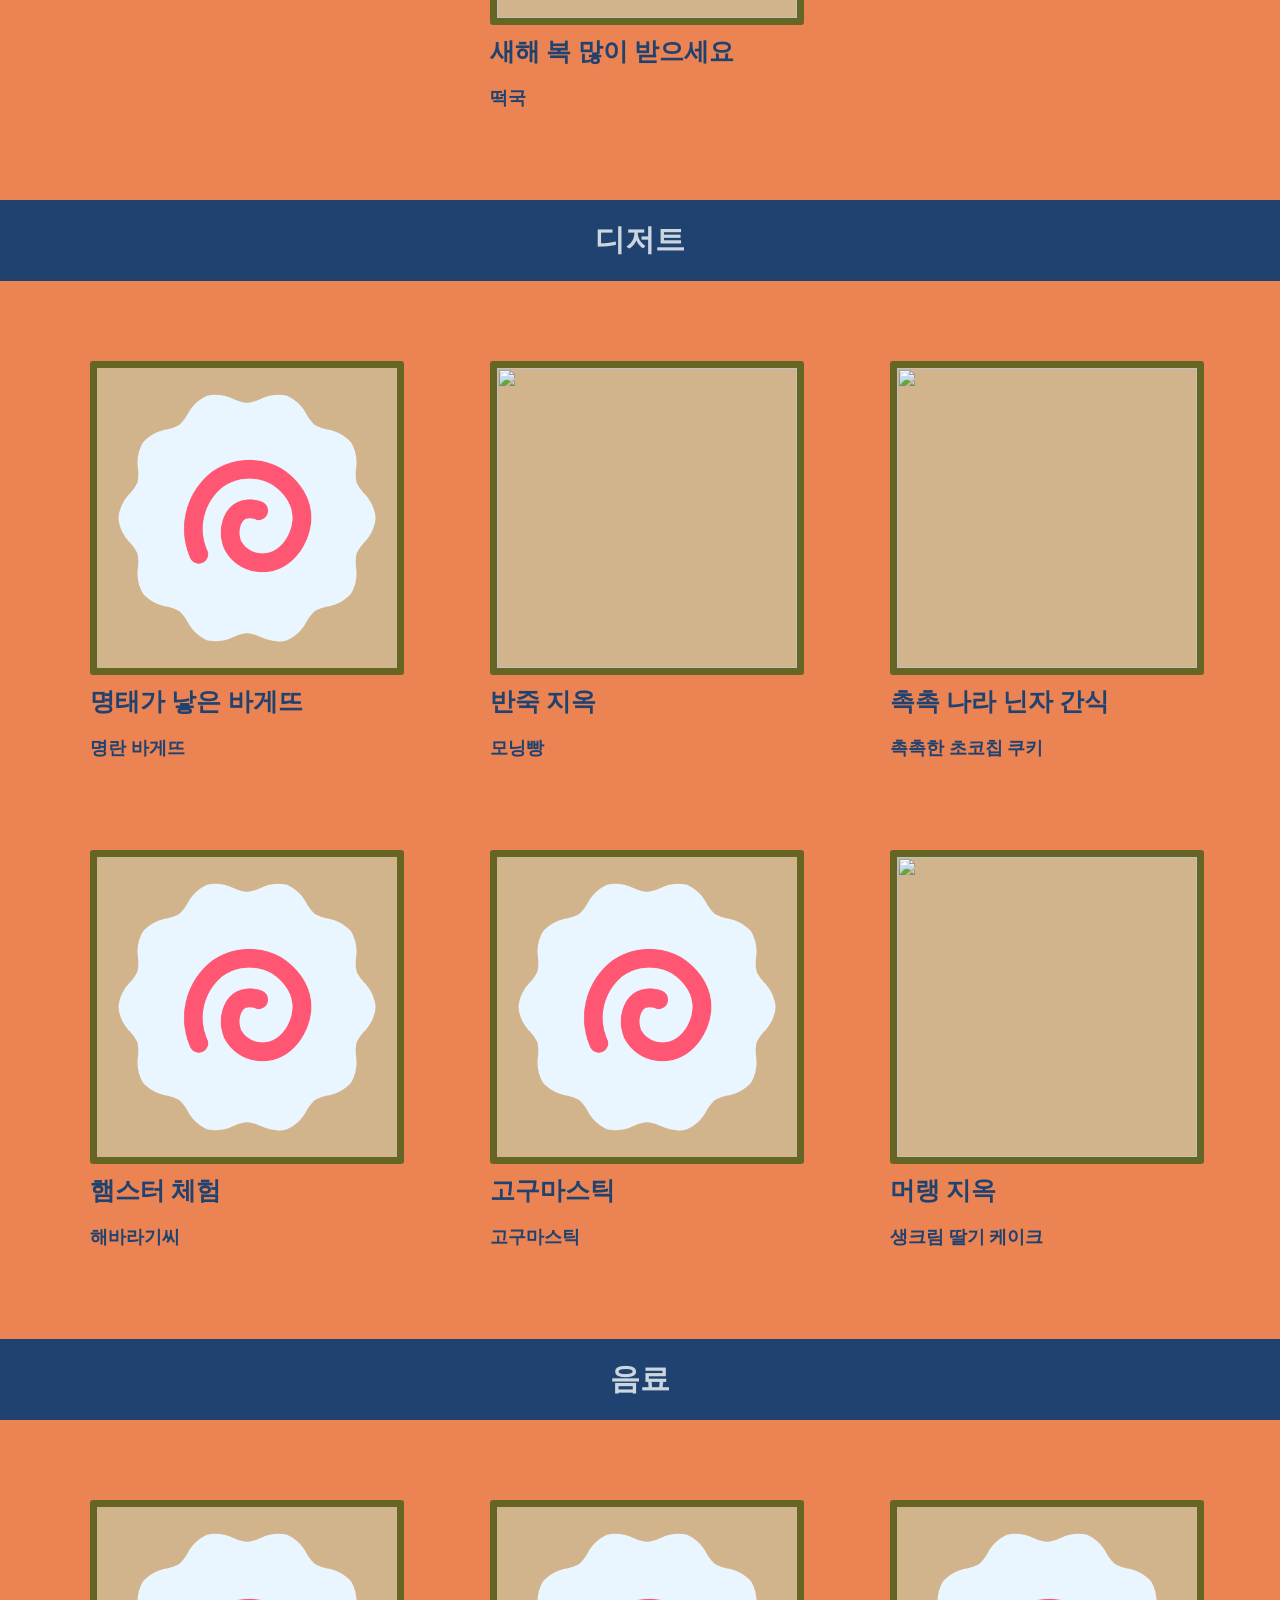
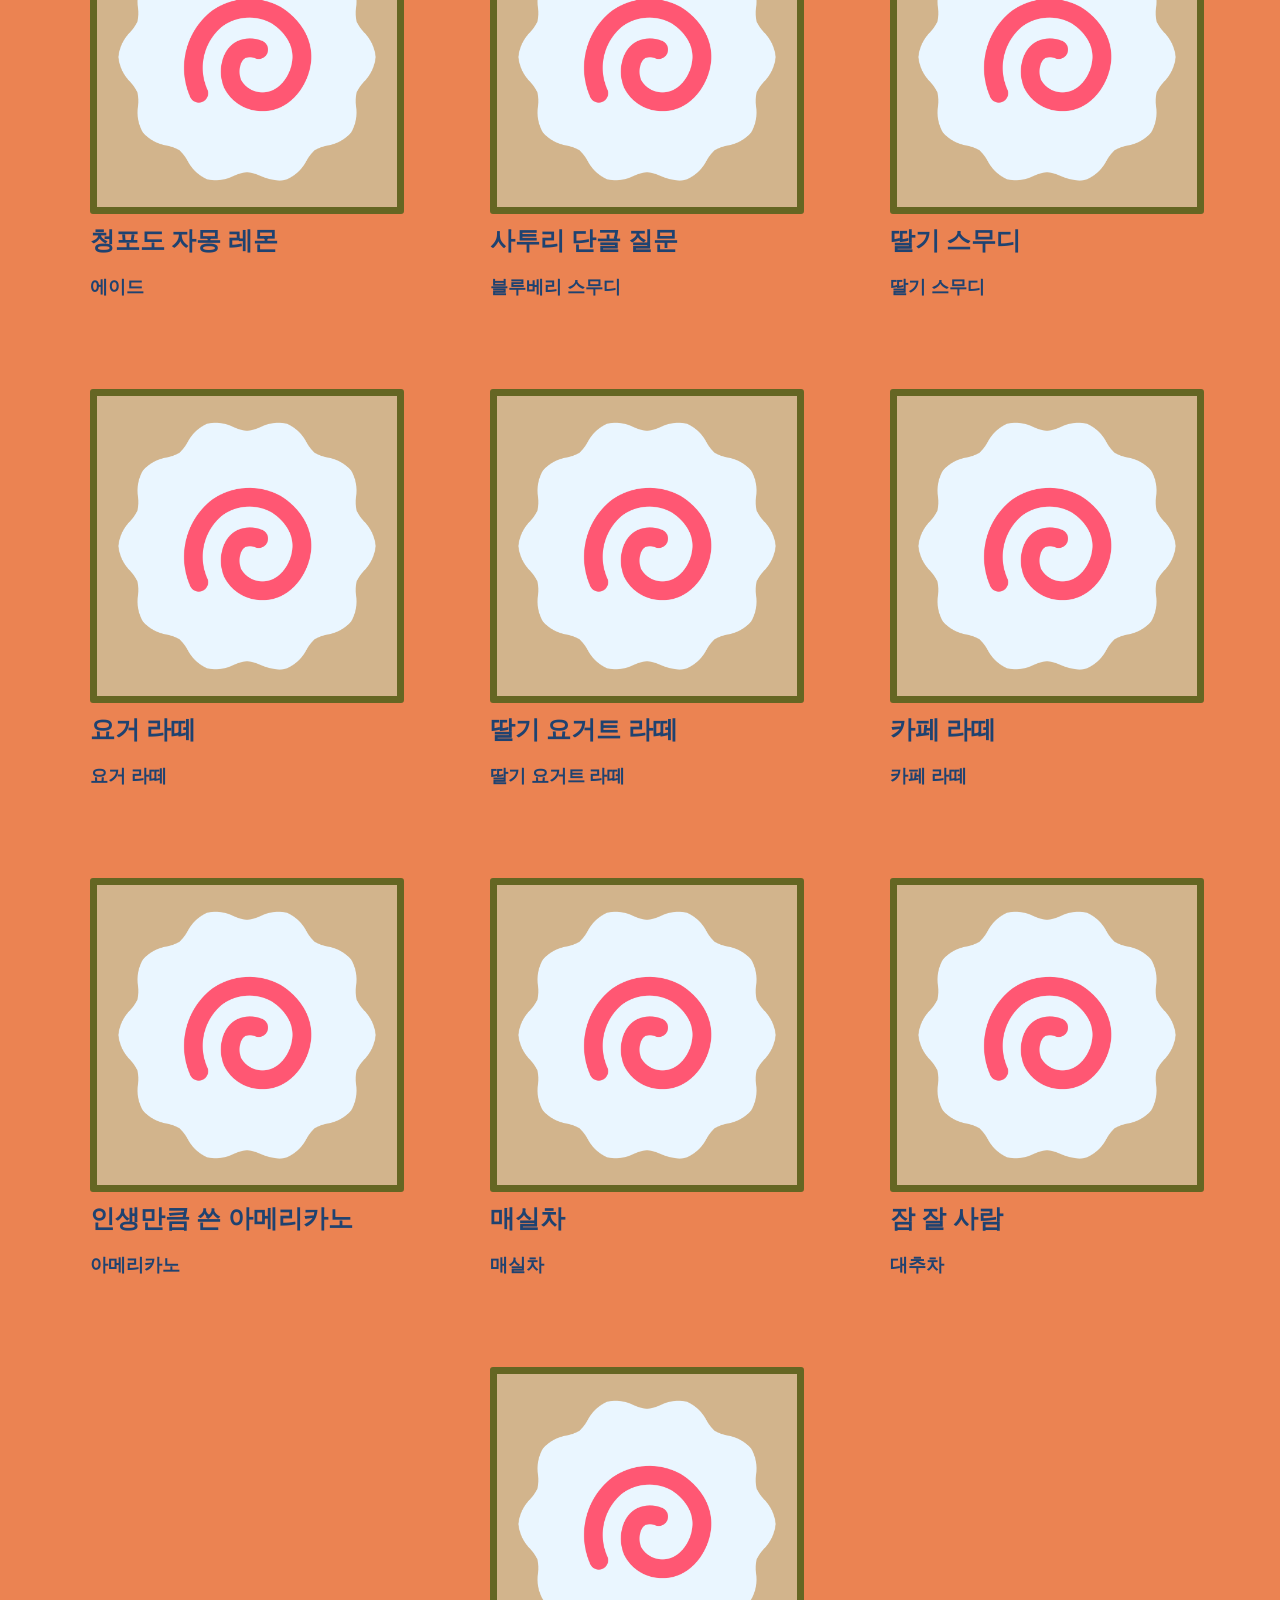
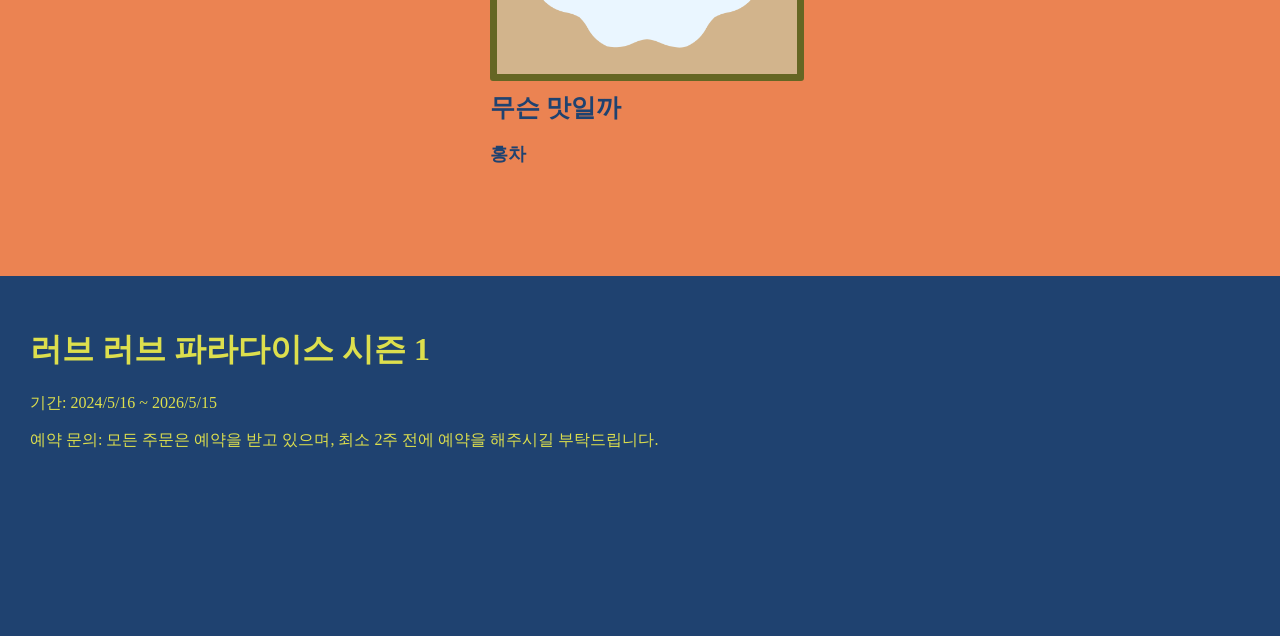
==== commit 1e8a95b4: "Update: CSS" ====
--- a/index.html
+++ b/index.html
@@ -5,6 +5,8 @@
     <meta name="viewport" content="width=device-width, initial-scale=1.0">
     <title>Love Love Paradise</title>
     <link rel="stylesheet" href="index.css" />
+    <link rel="icon" type="image/png" sizes="16x16" href="./assets/나루토마키.png">
+    <meta name="viewport" content="width=device-width, initial-scale=1.0">
 </head>
 <body>
     <header class="head-container">
@@ -195,7 +197,7 @@
                 </div>
                 <div class="menu-card">
                     <div class="img-wrapper">
-                        <img class="menu-img" src="./assets/나루토마키.png">
+                        <img class="menu-img" src="./assets/고구마맛탕.png">
                     </div>
                     <div class="menu-name">맛탕후루</div>
                     <p class="menu-detail">고구마 맛탕</p>
--- a/index.css
+++ b/index.css
@@ -14,48 +14,31 @@
 .head-container {
     width: 100%;
     text-align: center;
-    margin-top: 100px;
     border-bottom: 3px solid #1f4270;
 }
 
 .head-container h1 {
-    font-size: 30px;
     font-weight: 100;
     color: #dddf4d;
     font-family: "YoonChildfundkoreaManSeh", serif;
 }
 
 .head-container p {
-    font-size: 60px;
     font-weight: bold;
     margin-top: 0;
     color: #dddf4d;
     font-family: "YoonChildfundkoreaManSeh", serif;
 }
 
-.menu-container-wrapper {
-    margin-bottom: 100px;
-}
-
 .menu-container-header {
-    padding: 20px 0 20px 0;
-    font-size: 30px;
     color: #ccd6de;
     background-color: #1f4270;
-    margin-top: 10px;
-    margin-bottom: 80px;
     text-align: center;
 }
 
 .menu-card-wrapper {
     display: flex;
     justify-content: center;
-    gap: 100px;
-    margin-bottom: 80px;
-}
-
-.menu-card {
-    width: 300px;
 }
 
 .img-wrapper {
@@ -81,17 +64,13 @@
 }
 
 .menu-name {
-    font-size: 25px;
     font-weight: bold;
-    margin-bottom: 10px;
     color: #1f4270;
     font-family: "YoonChildfundkoreaManSeh", serif;
 }
 
 .menu-detail {
-    font-size: 18px;
     font-weight: bold;
-    margin-bottom: 10px;
     color: #1f4270;
     font-family: "YoonChildfundkoreaManSeh", serif;
 }
@@ -101,6 +80,164 @@
     font-family: "YoonChildfundkoreaManSeh", serif;
     background-color: #1f4270;
     width: 100%;
-    height: 300px;
-    padding: 30px;
+}
+
+@media (min-width: 1025px) {
+    .head-container {
+        margin-top: 100px;
+    }
+    
+    .head-container h1 {
+        font-size: 30px;
+    }
+    
+    .head-container p {
+        font-size: 60px;
+    }
+    
+    .menu-container-wrapper {
+        margin-bottom: 100px;
+    }
+    
+    .menu-container-header {
+        padding: 20px 0 20px 0;
+        font-size: 30px;
+        margin-top: 10px;
+        margin-bottom: 80px;
+    }
+    
+    .menu-card-wrapper {
+        gap: 100px;
+        margin-bottom: 80px;
+    }
+    
+    .menu-card {
+        width: 300px;
+    }
+    
+    .menu-name {
+        font-size: 25px;
+        margin-bottom: 10px;
+    }
+    
+    .menu-detail {
+        font-size: 18px;
+        margin-bottom: 10px;
+    }
+    
+    footer {
+        width: 100%;
+        height: 300px;
+        padding: 30px;
+    }
+
+    .wrapper {
+        width: 90%;
+    }
+}
+
+@media (min-width: 769px) and (max-width: 1024px) {
+    .head-container {
+        margin-top: 70px;
+    }
+    
+    .head-container h1 {
+        font-size: 30px;
+    }
+    
+    .head-container p {
+        font-size: 60px;
+    }
+    
+    .menu-container-wrapper {
+        margin-bottom: 70px;
+    }
+    
+    .menu-container-header {
+        padding: 15px 0 15px 0;
+        font-size: 25px;
+        margin-top: 7px;
+        margin-bottom: 65px;
+    }
+    
+    .menu-card-wrapper {
+        gap: 100px;
+        margin-bottom: 80px;
+    }
+    
+    .menu-card {
+        width: 300px;
+    }
+    
+    .menu-name {
+        font-size: 25px;
+        margin-bottom: 10px;
+    }
+    
+    .menu-detail {
+        font-size: 18px;
+        margin-bottom: 10px;
+    }
+    
+    footer {
+        height: 300px;
+        padding: 30px;
+    }
+
+    .wrapper {
+        width: 90%;
+    }
+}
+
+@media (max-width: 768px) {    
+    .head-container {
+        margin-top: 50px;
+    }
+    
+    .head-container h1 {
+        font-size: 30px;
+    }
+    
+    .head-container p {
+        font-size: 60px;
+    }
+    
+    .menu-container-wrapper {
+        margin-bottom: 50px;
+    }
+    
+    .menu-container-header {
+        padding: 13px 0 13px 0;
+        font-size: 16px;
+        margin-top: 5px;
+        margin-bottom: 50px;
+    }
+    
+    .menu-card-wrapper {
+        gap: 20px;
+        margin-bottom: 40px;
+    }
+    
+    .menu-card {
+        width: 150px;
+    }
+    
+    .menu-name {
+        font-size: 17px;
+        margin-bottom: 6px;
+    }
+    
+    .menu-detail {
+        font-size: 13px;
+        margin-bottom: 7px;
+    }
+    
+    footer {
+        height: 300px;
+        padding: 30px;
+    }
+
+    .wrapper {
+        width: 90%;
+    }
 }
